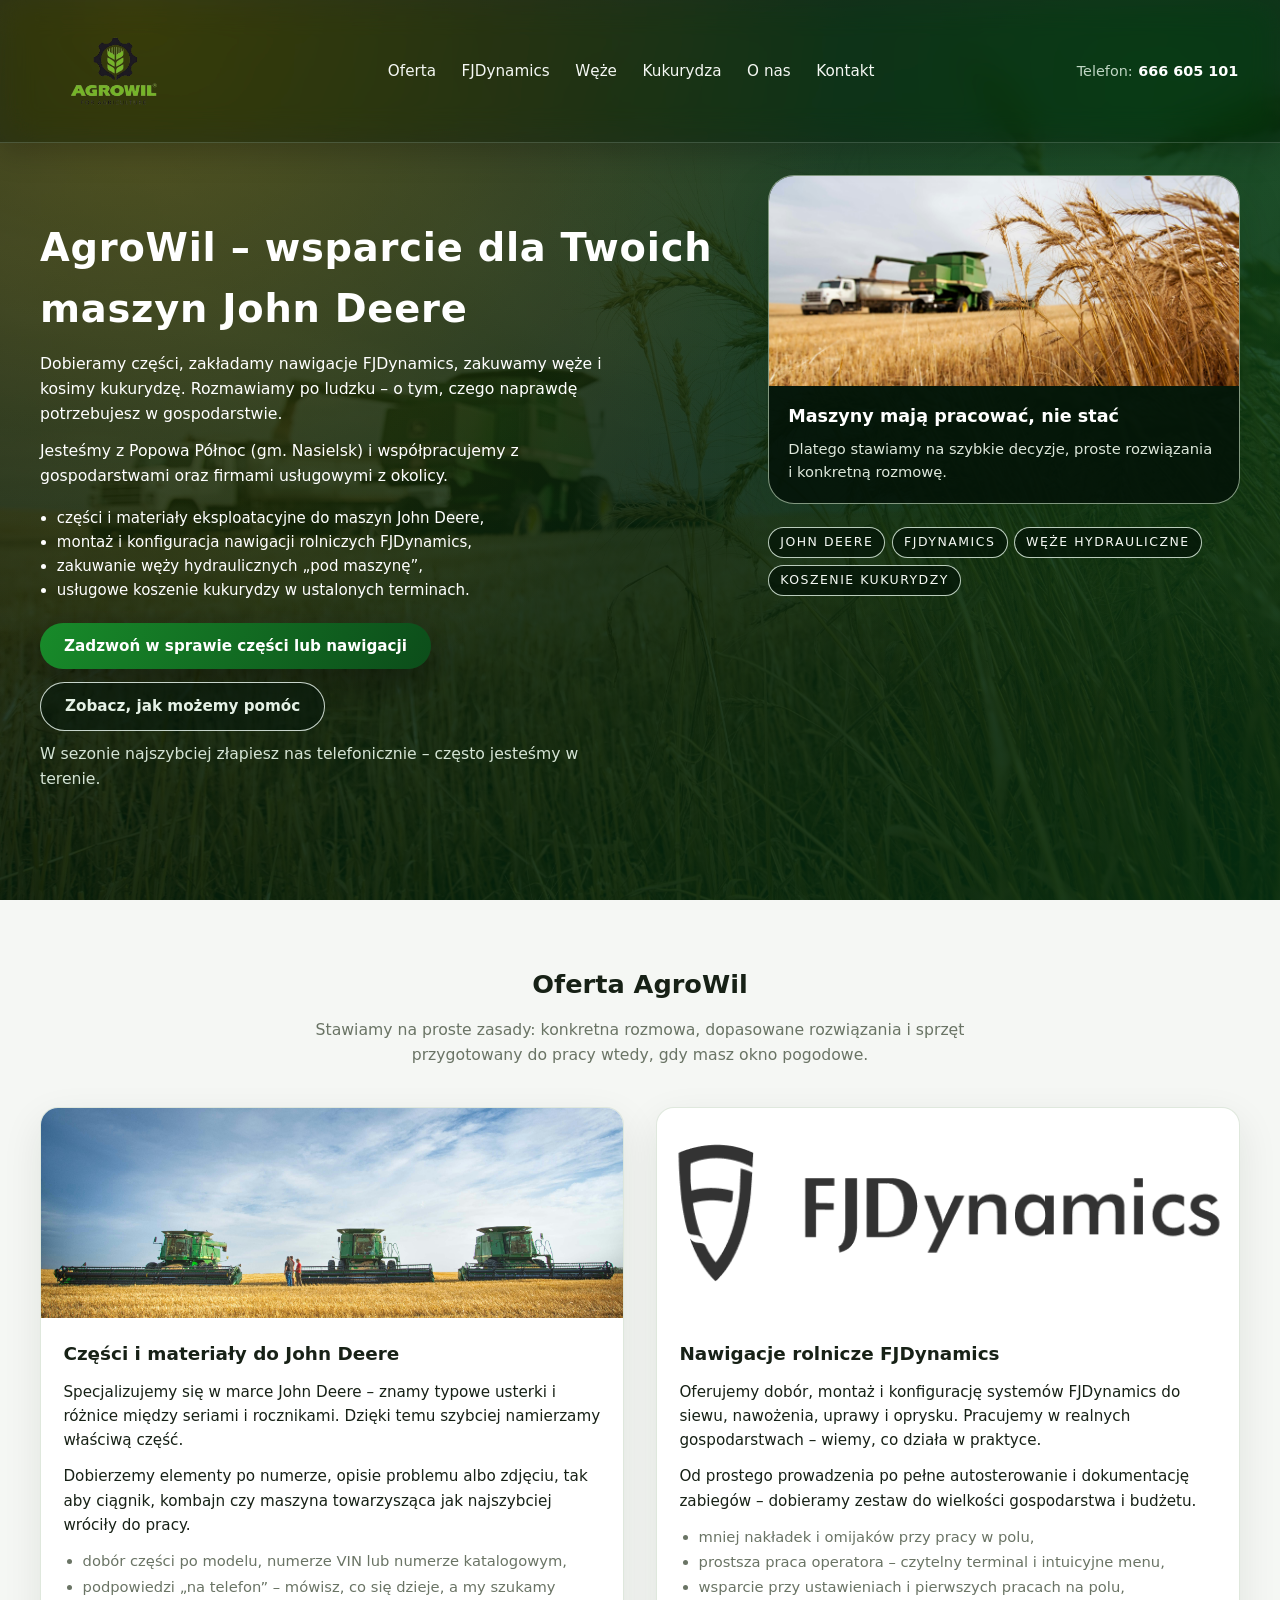
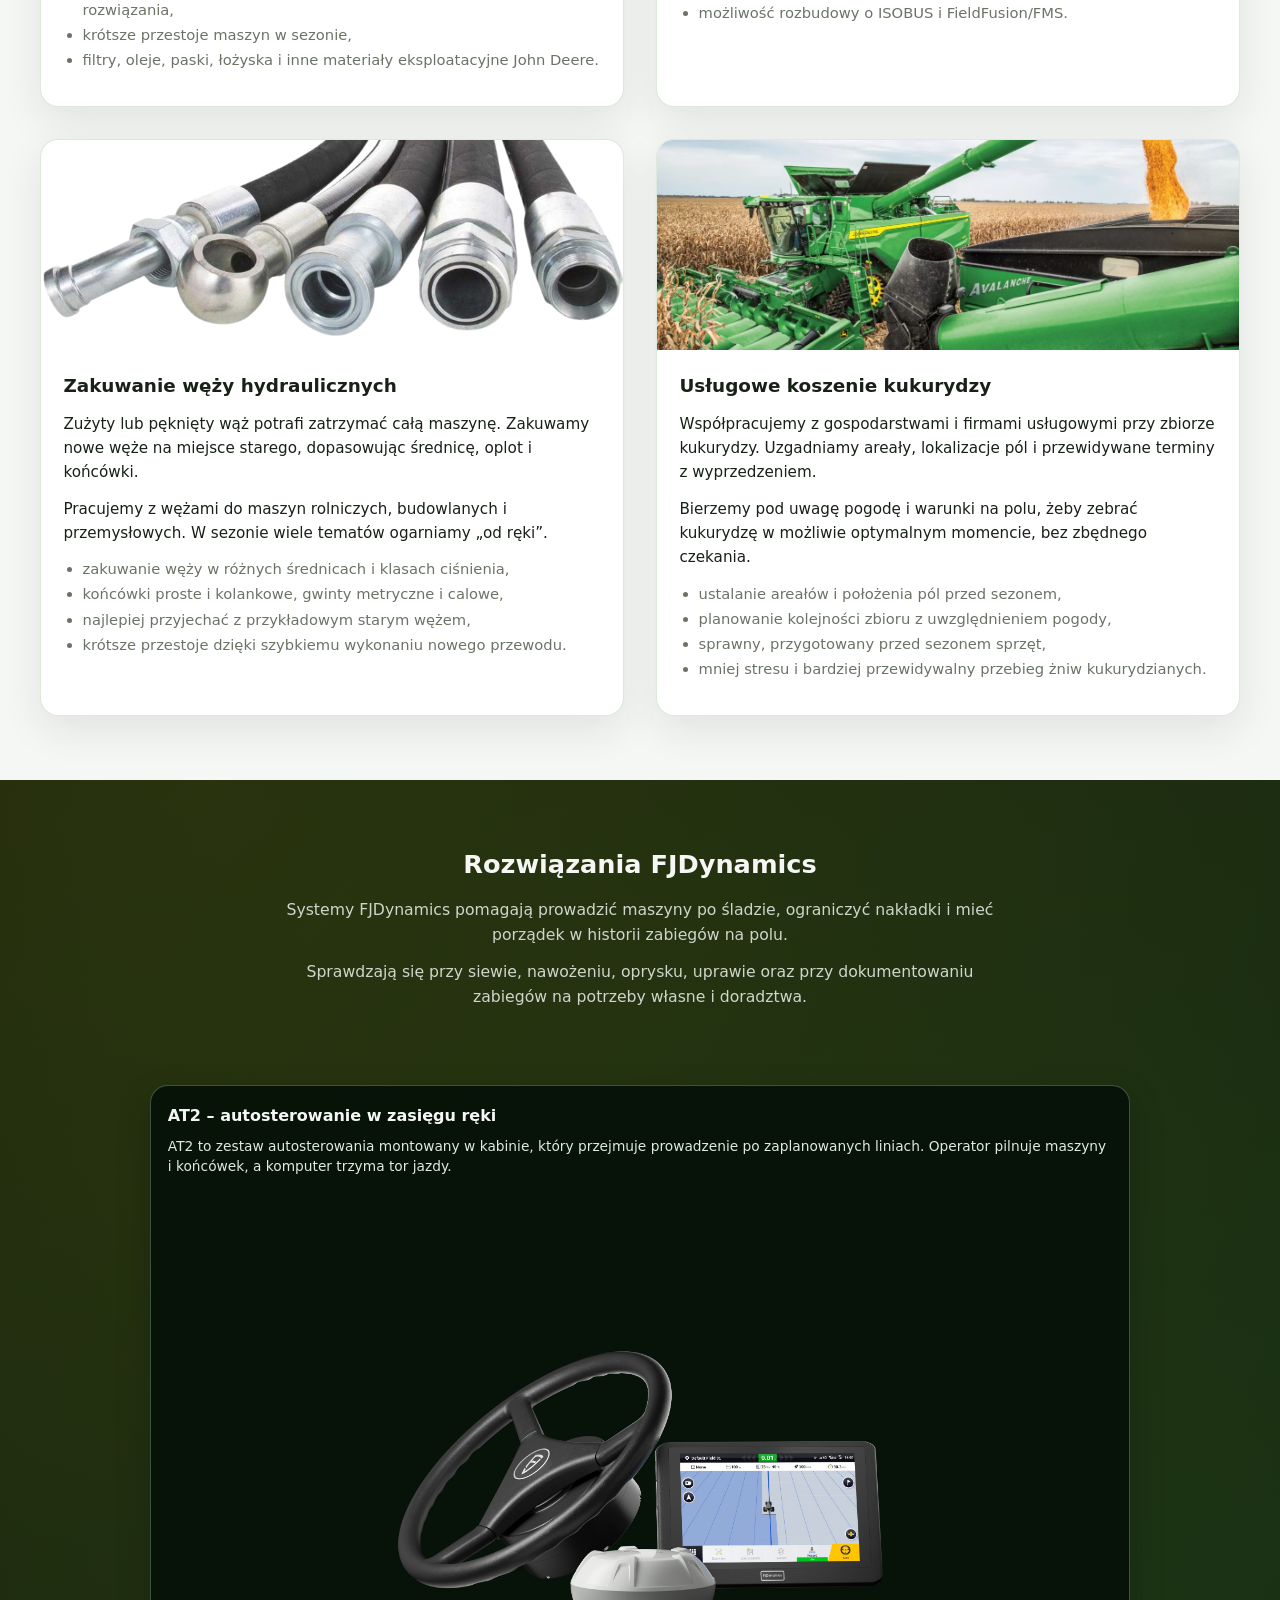
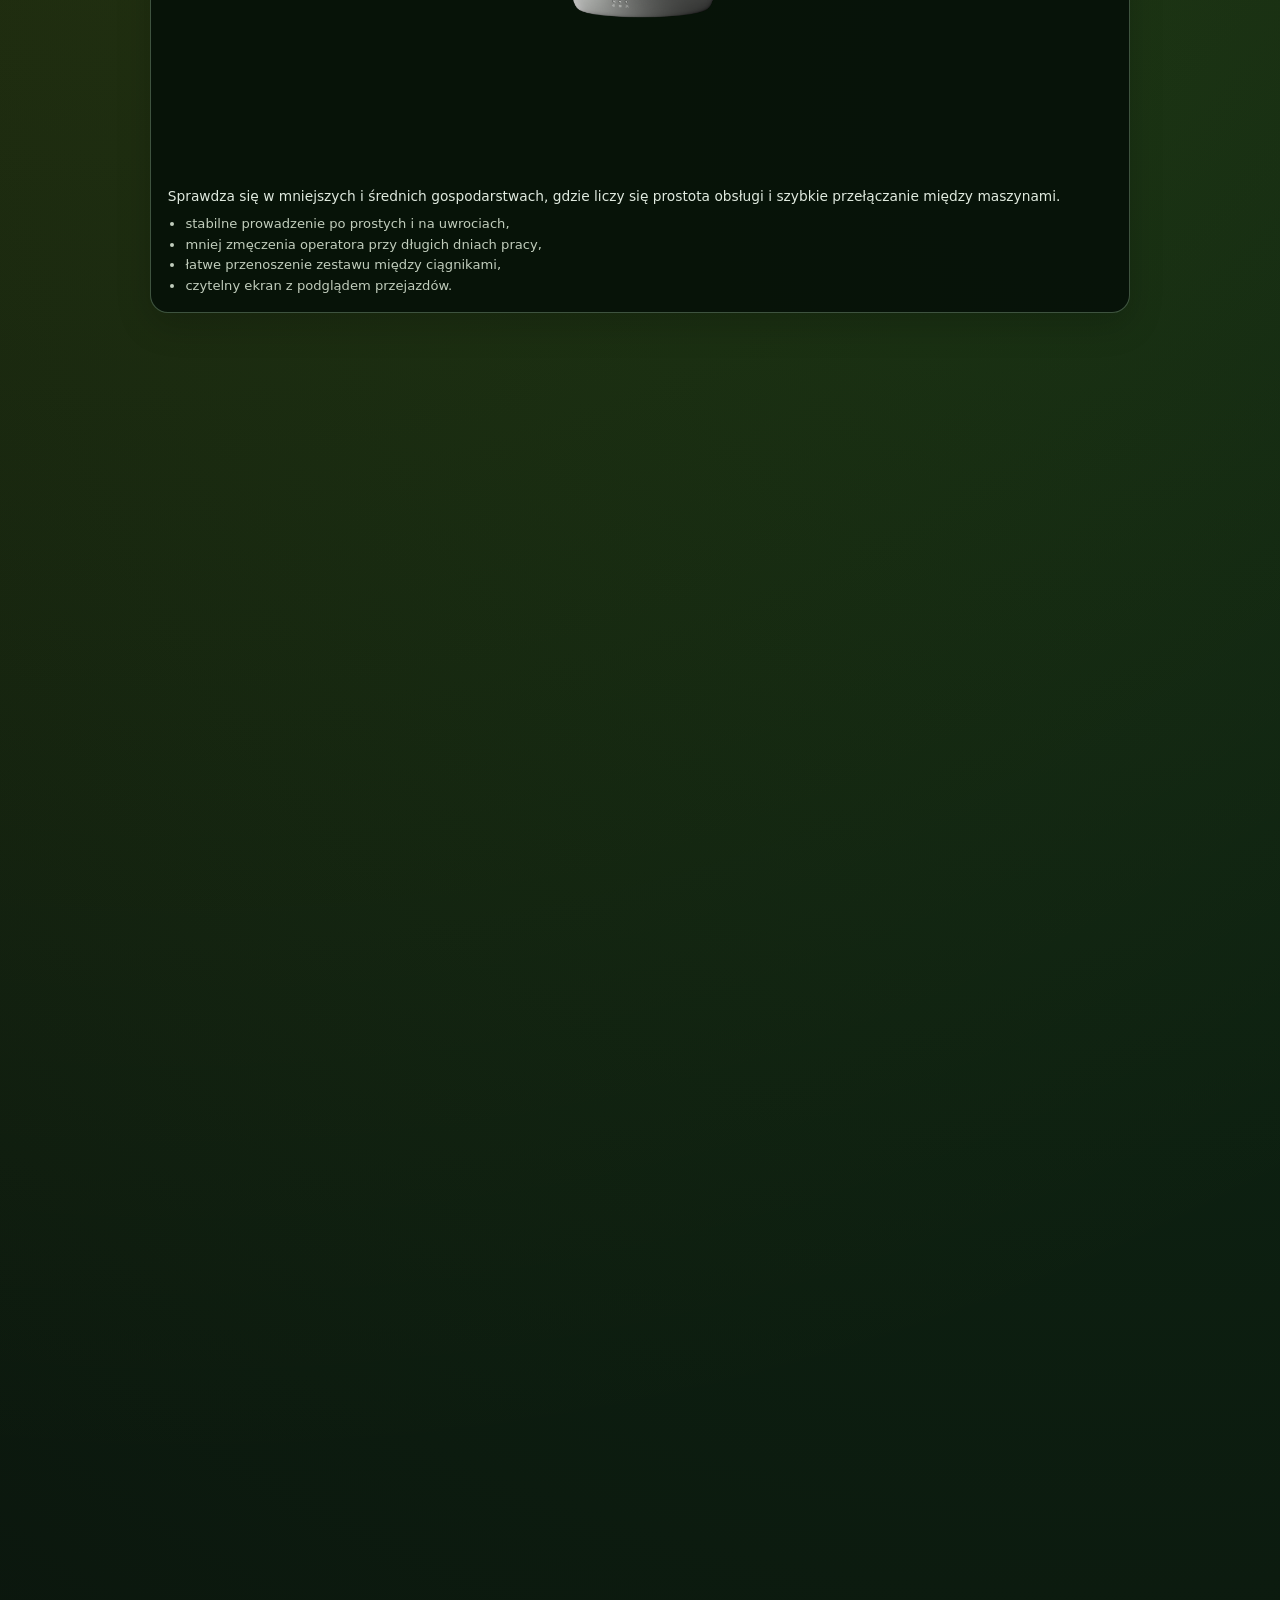
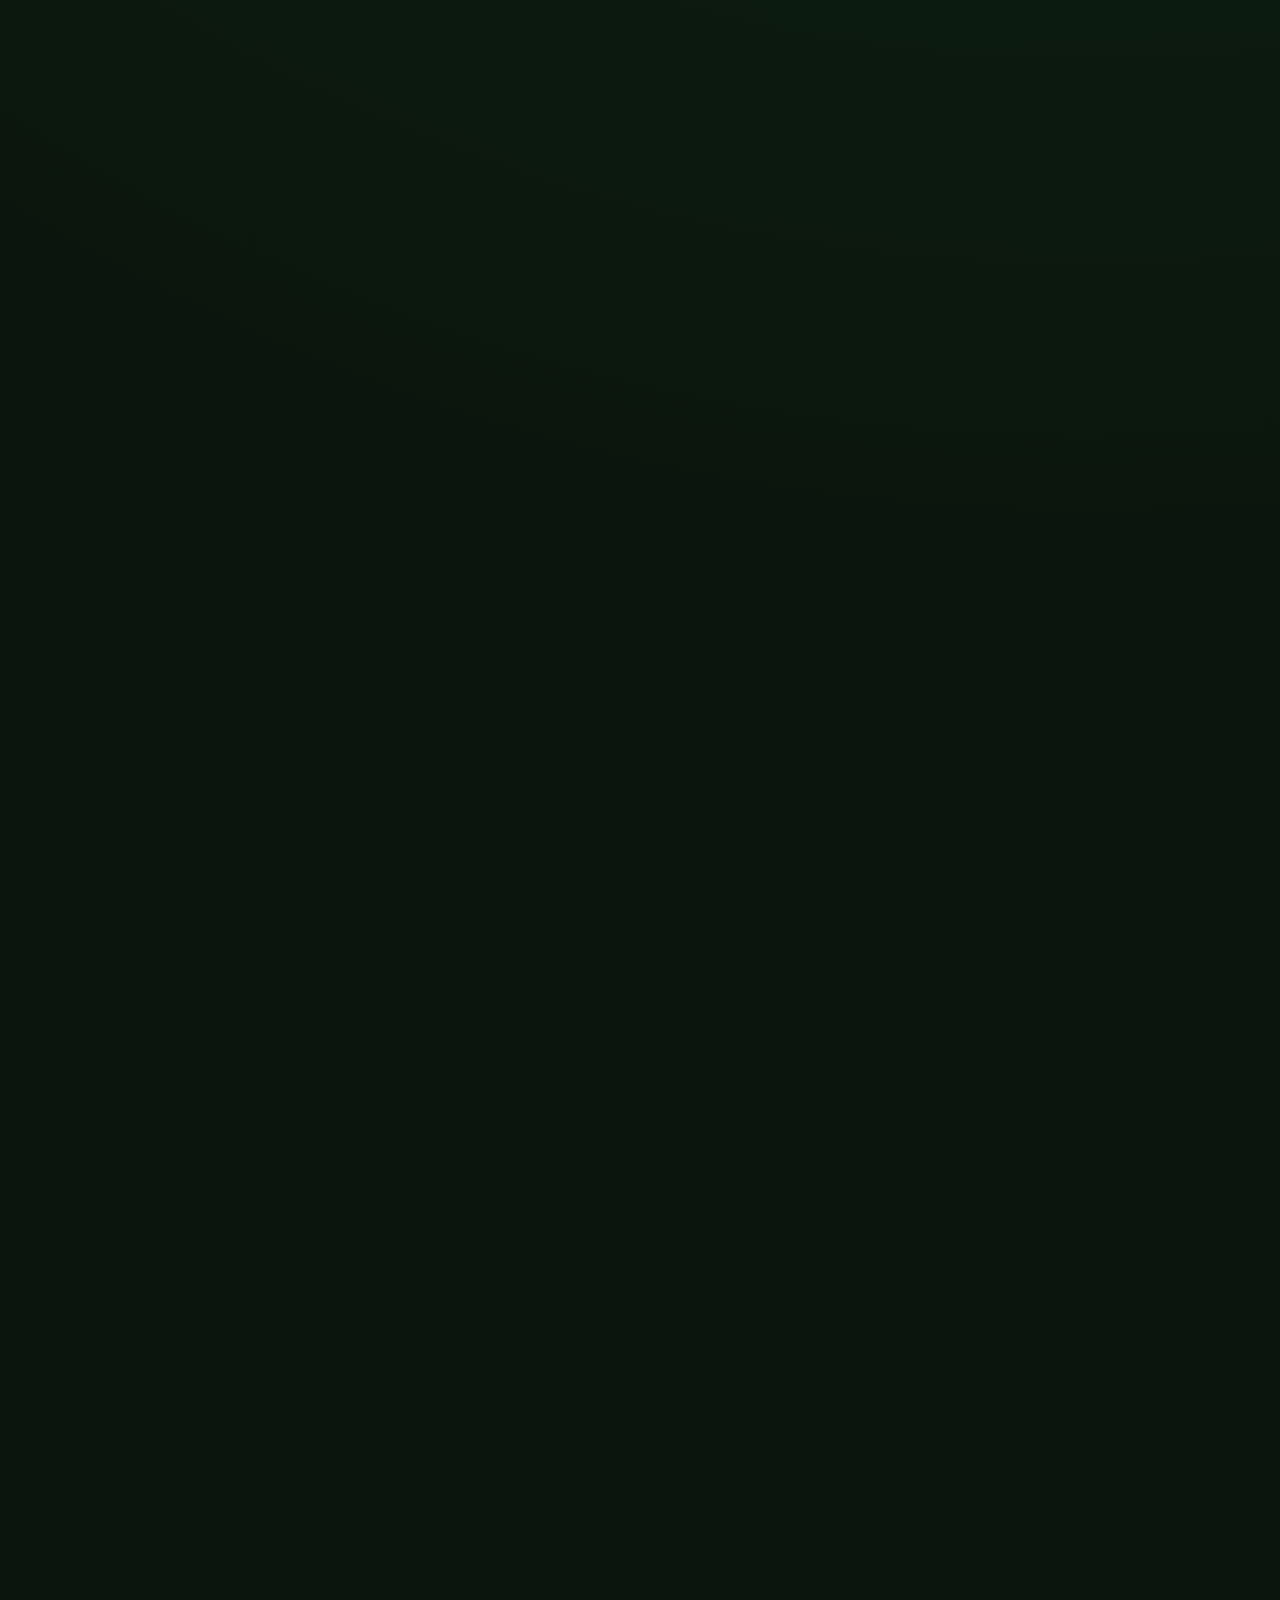
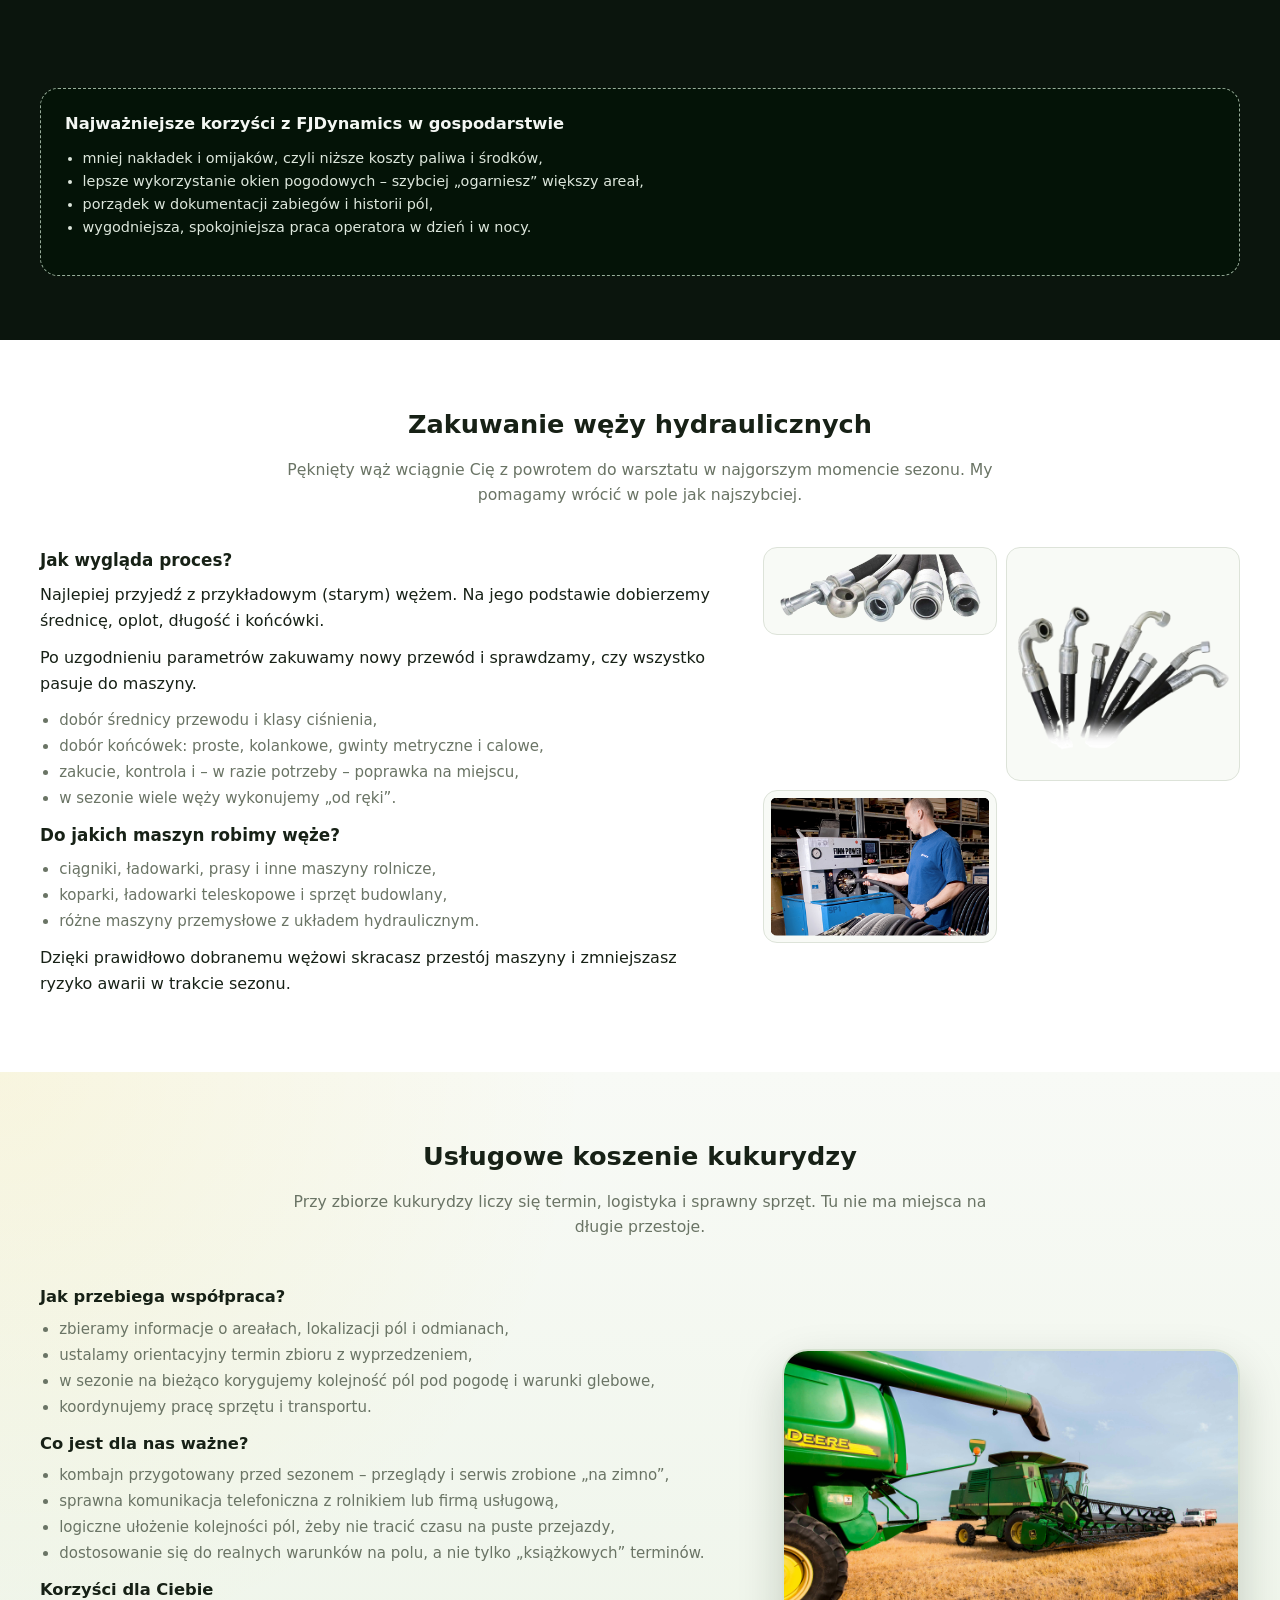
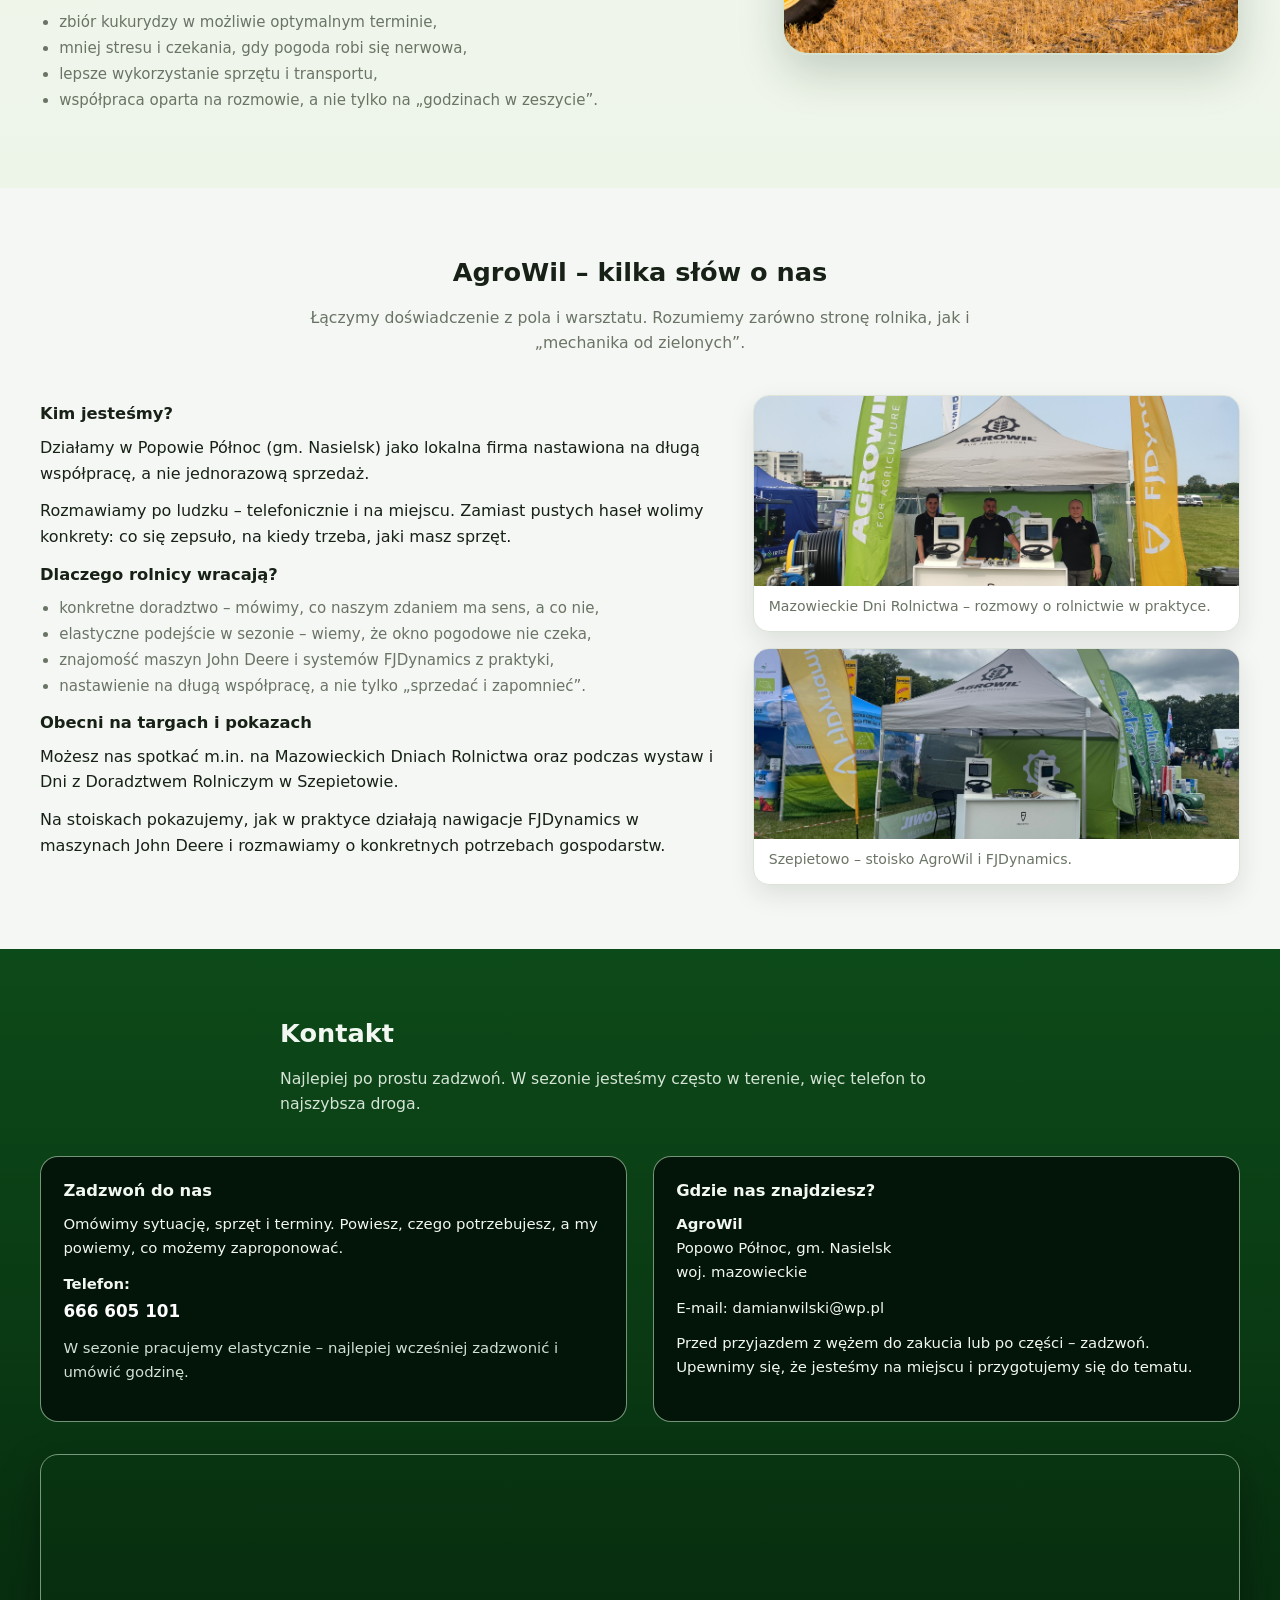
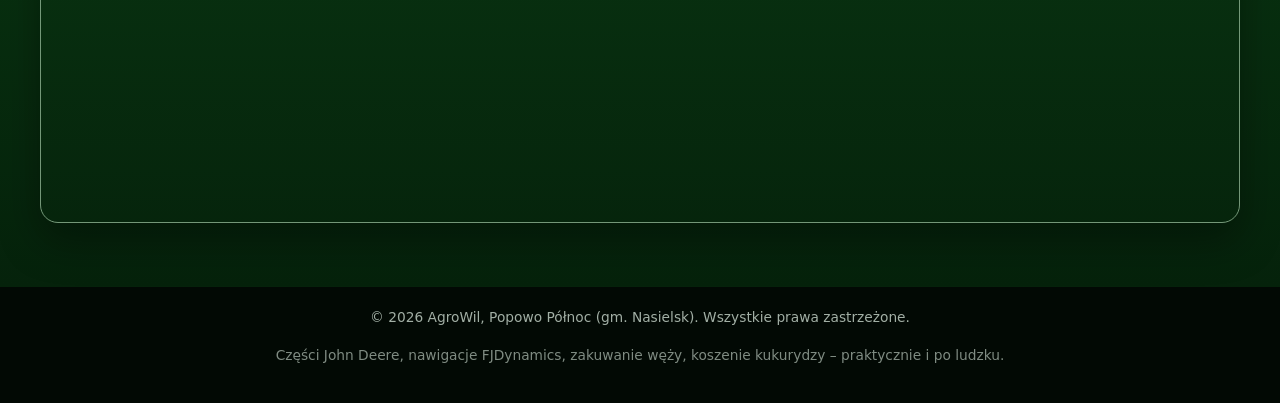
==== index.html @ d43576b2 "adding website files adding website files" ====
<!-- index.html – HYBRYDA: header z propozycji 2 + body z propozycji 1 -->
<!DOCTYPE html>

<html lang="pl">
<head>
<meta charset="utf-8"/>
<title>AgroWil – części John Deere, FJDynamics, węże hydrauliczne, koszenie kukurydzy</title>
<meta content="width=device-width, initial-scale=1.0" name="viewport"/>
<meta content="AgroWil z Popowa Północ – części i materiały eksploatacyjne do maszyn John Deere, nawigacje FJDynamics, zakuwanie węży hydraulicznych, usługowe koszenie kukurydzy." name="description"/>
<link href="logo_agrowil.png" rel="icon" type="image/png"/>
<link href="style.css" rel="stylesheet"/>
</head>
<body>
<!-- HEADER + HERO (z propozycji 2) -->
<header class="hero-header" id="start">
<div class="hero-overlay"></div>
<div class="hero-nav">
<div class="nav-inner">
<a class="nav-logo" href="#start">
<img alt="AgroWil – logo" src="logo_agrowil.png"/>
</a>
<button aria-label="Otwórz menu" class="nav-burger">
<span></span>
<span></span>
<span></span>
</button>
<nav class="nav-links">
<ul>
<li><a href="#oferta">Oferta</a></li>
<li><a href="#fjd">FJDynamics</a></li>
<li><a href="#weze">Węże</a></li>
<li><a href="#kukurydza">Kukurydza</a></li>
<li><a href="#onas">O nas</a></li>
<li><a href="#kontakt">Kontakt</a></li>
</ul>
</nav>
<div class="nav-phone">
<span>Telefon:</span>
<a href="tel:+48666605101">666 605 101</a>
</div>
</div>
</div>
<div class="hero-content">
<div class="hero-text">
<h1>AgroWil – wsparcie dla Twoich maszyn John Deere</h1>
<p>Dobieramy części, zakładamy nawigacje FJDynamics, zakuwamy węże i kosimy kukurydzę. Rozmawiamy po ludzku – o tym, czego naprawdę potrzebujesz w gospodarstwie.</p>
<p>Jesteśmy z Popowa Północ (gm. Nasielsk) i współpracujemy z gospodarstwami oraz firmami usługowymi z okolicy.</p>
<ul class="hero-list">
<li>części i materiały eksploatacyjne do maszyn John Deere,</li>
<li>montaż i konfiguracja nawigacji rolniczych FJDynamics,</li>
<li>zakuwanie węży hydraulicznych „pod maszynę”,</li>
<li>usługowe koszenie kukurydzy w ustalonych terminach.</li>
</ul>
<div class="hero-actions">
<a class="btn btn-main" href="tel:+48666605101">Zadzwoń w sprawie części lub nawigacji</a>
<a class="btn btn-ghost" href="#oferta">Zobacz, jak możemy pomóc</a>
</div>
<p class="hero-note">W sezonie najszybciej złapiesz nas telefonicznie – często jesteśmy w terenie.</p>
</div>
<div class="hero-side">
<div class="hero-card">
<img alt="Ciągnik John Deere w pracy" src="jd1.jpg"/>
<div class="hero-card-text">
<h2>Maszyny mają pracować, nie stać</h2>
<p>Dlatego stawiamy na szybkie decyzje, proste rozwiązania i konkretną rozmowę.</p>
</div>
</div>
<div class="hero-pills">
<span>John Deere</span>
<span>FJDynamics</span>
<span>Węże hydrauliczne</span>
<span>Koszenie kukurydzy</span>
</div>
</div>
</div>
</header>
<main>
<!-- Proste boczne menu na desktopie -->
<nav aria-label="Nawigacja po sekcjach strony" class="side-nav">
<a href="#oferta">Oferta</a>
<a href="#fjd">FJD</a>
<a href="#weze">Węże</a>
<a href="#kukurydza">Kukurydza</a>
<a href="#onas">O nas</a>
<a href="#kontakt">Kontakt</a>
</nav>
<!-- OFERTA (z propozycji 1) -->
<section class="section section-offer" id="oferta">
<div class="container">
<header class="section-header">
<h2>Oferta AgroWil</h2>
<p>Stawiamy na proste zasady: konkretna rozmowa, dopasowane rozwiązania i sprzęt przygotowany do pracy wtedy, gdy masz okno pogodowe.</p>
</header>
<div class="cards-grid">
<article class="card">
<div class="card-image">
<img alt="Ciągnik John Deere w gospodarstwie" loading="lazy" src="jd3.jpg"/>
</div>
<div class="card-body">
<h3>Części i materiały do John Deere</h3>
<p>Specjalizujemy się w marce John Deere – znamy typowe usterki i różnice między seriami i rocznikami. Dzięki temu szybciej namierzamy właściwą część.</p>
<p>Dobierzemy elementy po numerze, opisie problemu albo zdjęciu, tak aby ciągnik, kombajn czy maszyna towarzysząca jak najszybciej wróciły do pracy.</p>
<ul>
<li>dobór części po modelu, numerze VIN lub numerze katalogowym,</li>
<li>podpowiedzi „na telefon” – mówisz, co się dzieje, a my szukamy rozwiązania,</li>
<li>krótsze przestoje maszyn w sezonie,</li>
<li>filtry, oleje, paski, łożyska i inne materiały eksploatacyjne John Deere.</li>
</ul>
</div>
</article>
<article class="card">
<div class="card-image">
<img alt="Nawigacja FJDynamics w ciągniku John Deere" loading="lazy" src="fjdynamics.png"/>
</div>
<div class="card-body">
<h3>Nawigacje rolnicze FJDynamics</h3>
<p>Oferujemy dobór, montaż i konfigurację systemów FJDynamics do siewu, nawożenia, uprawy i oprysku. Pracujemy w realnych gospodarstwach – wiemy, co działa w praktyce.</p>
<p>Od prostego prowadzenia po pełne autosterowanie i dokumentację zabiegów – dobieramy zestaw do wielkości gospodarstwa i budżetu.</p>
<ul>
<li>mniej nakładek i omijaków przy pracy w polu,</li>
<li>prostsza praca operatora – czytelny terminal i intuicyjne menu,</li>
<li>wsparcie przy ustawieniach i pierwszych pracach na polu,</li>
<li>możliwość rozbudowy o ISOBUS i FieldFusion/FMS.</li>
</ul>
</div>
</article>
<article class="card">
<div class="card-image">
<img alt="Węże hydrauliczne do maszyn rolniczych" loading="lazy" src="weze1.png"/>
</div>
<div class="card-body">
<h3>Zakuwanie węży hydraulicznych</h3>
<p>Zużyty lub pęknięty wąż potrafi zatrzymać całą maszynę. Zakuwamy nowe węże na miejsce starego, dopasowując średnicę, oplot i końcówki.</p>
<p>Pracujemy z wężami do maszyn rolniczych, budowlanych i przemysłowych. W sezonie wiele tematów ogarniamy „od ręki”.</p>
<ul>
<li>zakuwanie węży w różnych średnicach i klasach ciśnienia,</li>
<li>końcówki proste i kolankowe, gwinty metryczne i calowe,</li>
<li>najlepiej przyjechać z przykładowym starym wężem,</li>
<li>krótsze przestoje dzięki szybkiemu wykonaniu nowego przewodu.</li>
</ul>
</div>
</article>
<article class="card">
<div class="card-image">
<img alt="Koszenie kukurydzy kombajnem John Deere" loading="lazy" src="jd_corn2.webp"/>
</div>
<div class="card-body">
<h3>Usługowe koszenie kukurydzy</h3>
<p>Współpracujemy z gospodarstwami i firmami usługowymi przy zbiorze kukurydzy. Uzgadniamy areały, lokalizacje pól i przewidywane terminy z wyprzedzeniem.</p>
<p>Bierzemy pod uwagę pogodę i warunki na polu, żeby zebrać kukurydzę w możliwie optymalnym momencie, bez zbędnego czekania.</p>
<ul>
<li>ustalanie areałów i położenia pól przed sezonem,</li>
<li>planowanie kolejności zbioru z uwzględnieniem pogody,</li>
<li>sprawny, przygotowany przed sezonem sprzęt,</li>
<li>mniej stresu i bardziej przewidywalny przebieg żniw kukurydzianych.</li>
</ul>
</div>
</article>
</div>
</div>
</section>
<!-- FJDYNAMICS (z propozycji 1) -->
<section class="section section-fjd" id="fjd">
<div class="container">
<header class="section-header">
<h2>Rozwiązania FJDynamics</h2>
<p>Systemy FJDynamics pomagają prowadzić maszyny po śladzie, ograniczyć nakładki i mieć porządek w historii zabiegów na polu.</p>
<p>Sprawdzają się przy siewie, nawożeniu, oprysku, uprawie oraz przy dokumentowaniu zabiegów na potrzeby własne i doradztwa.</p>
</header>
<div class="fjd-scroll" data-fjd-scroll="">
<div class="fjd-pin">
<div class="fjd-stack">
<a class="fjd-item" href="agrowilfjdynamics.html"><div class="fjd-body fjd-body--top"><h3>AT2 – autosterowanie w zasięgu ręki</h3><p>AT2 to zestaw autosterowania montowany w kabinie, który przejmuje prowadzenie po zaplanowanych liniach. Operator pilnuje maszyny i końcówek, a komputer trzyma tor jazdy.</p></div><div class="fjd-image fjd-image--mid"><img alt="Zestaw FJDynamics AT2" loading="lazy" src="at2.png"/></div><div class="fjd-body fjd-body--bottom"><p>Sprawdza się w mniejszych i średnich gospodarstwach, gdzie liczy się prostota obsługi i szybkie przełączanie między maszynami.</p><ul><li>stabilne prowadzenie po prostych i na uwrociach,</li><li>mniej zmęczenia operatora przy długich dniach pracy,</li><li>łatwe przenoszenie zestawu między ciągnikami,</li><li>czytelny ekran z podglądem przejazdów.</li></ul></div></a>
<a class="fjd-item" href="agrowilfjdynamics.html"><div class="fjd-body fjd-body--top"><h3>AT2 Max – dla większych areałów</h3><p>AT2 Max to rozbudowany zestaw autosterowania dla gospodarstw o większej liczbie hektarów i intensywnej pracy w polu.</p></div><div class="fjd-image fjd-image--mid"><img alt="Zestaw FJDynamics AT2 Max" loading="lazy" src="at2max.png"/></div><div class="fjd-body fjd-body--bottom"><p>Ułatwia utrzymanie dokładności na dużych odcinkach, a dodatkowe funkcje pomagają lepiej zaplanować przejazdy i uwrocia.</p><ul><li>precyzyjne prowadzenie przy wyższych prędkościach roboczych,</li><li>spójne linie przejazdów na wielu polach,</li><li>możliwość pracy na różnych maszynach i narzędziach,</li><li>oszczędność paliwa i czasu na dużych areałach.</li></ul></div></a>
<a class="fjd-item" href="agrowilfjdynamics.html"><div class="fjd-body fjd-body--top"><h3>AH2 – autosterowanie hydrauliczne</h3><p>AH2 to system autosterowania wpinany w hydraulikę ciągnika. Zapewnia stabilne prowadzenie także przy cięższych maszynach i w trudniejszych warunkach.</p></div><div class="fjd-image fjd-image--mid"><img alt="Zestaw FJDynamics AH2 – autosterowanie hydrauliczne" loading="lazy" src="ah2.png"/></div><div class="fjd-body fjd-body--bottom"><p>Sprawdza się tam, gdzie liczy się wysoka powtarzalność przejazdów oraz pewne utrzymanie linii – bez szarpania i nerwowych korekt.</p><ul><li>stabilne prowadzenie przy ciężkich narzędziach,</li><li>wysoka powtarzalność przejazdów na całym polu,</li><li>większy komfort operatora przy długich zabiegach,</li><li>pewniejsze uwrocia i praca w nocy.</li></ul></div></a>
<a class="fjd-item" href="agrowilfjdynamics.html"><div class="fjd-body fjd-body--top"><h3>ATS – kontrola sekcji opryskiwacza</h3><p>ATS automatycznie włącza i wyłącza sekcje opryskiwacza (lub innych maszyn), aby ograniczyć nakładki i omijaki podczas zabiegu.</p></div><div class="fjd-image fjd-image--mid"><img alt="System ATS FJDynamics do opryskiwaczy" loading="lazy" src="ats.png"/></div><div class="fjd-body fjd-body--bottom"><p>Dzięki temu oszczędzasz środki, poprawiasz równomierność aplikacji i łatwiej utrzymujesz jakość pracy na klinach oraz nieregularnych działkach.</p><ul><li>mniej nakładek = mniejsze zużycie środków,</li><li>równiejsze pokrycie i lepsza jakość zabiegu,</li><li>wygodniejsza praca na uwrociach i klinach,</li><li>większa kontrola i porządek w ustawieniach maszyny.</li></ul></div></a>
<a class="fjd-item" href="agrowilfjdynamics.html"><div class="fjd-body fjd-body--top"><h3>ISOBUS – jeden terminal, wiele maszyn</h3><p>ISOBUS (ISO 11783) pozwala obsługiwać różne maszyny z jednego terminala. Zamiast kilku komputerów w kabinie masz jeden ekran FJD.</p></div><div class="fjd-image fjd-image--mid"><img alt="ISOBUS FJDynamics – jeden terminal do wielu maszyn" loading="lazy" src="isobus.png"/></div><div class="fjd-body fjd-body--bottom"><p>Szybciej przełączasz narzędzia, masz czytelne menu i mniej przewodów. To wygoda, porządek i mniej problemów z kompatybilnością.</p><ul><li>jeden terminal do wielu maszyn,</li><li>mniej kabli i „pudełek” w kabinie,</li><li>szybsza konfiguracja i obsługa,</li><li>wygodniejsza praca operatora.</li></ul></div></a>
<a class="fjd-item" href="agrowilfjdynamics.html"><div class="fjd-body fjd-body--top"><h3>FieldFusion / FMS – planowanie i dokumentacja</h3><p>FieldFusion / FMS to narzędzia do planowania prac polowych i dokumentowania zabiegów. Pomagają tworzyć pola, linie prowadzenia, mapy oraz raporty z wykonanych prac.</p></div><div class="fjd-image fjd-image--mid"><img alt="FieldFusion / FMS – planowanie i dokumentacja zabiegów" loading="lazy" src="fms.png"/></div><div class="fjd-body fjd-body--bottom"><p>Masz porządek w historii pól, łatwiej analizujesz koszty i możesz szybko wrócić do ustawień z poprzednich sezonów.</p><ul><li>historia zabiegów i przejazdów w jednym miejscu,</li><li>raporty i podsumowania do analizy,</li><li>łatwiejsza organizacja pracy w sezonie,</li><li>lepsza kontrola nad kosztami i zużyciem środków.</li></ul></div></a>
</div>
</div>
</div>
<div class="fjd-summary">
<h3>Najważniejsze korzyści z FJDynamics w gospodarstwie</h3>
<ul>
<li>mniej nakładek i omijaków, czyli niższe koszty paliwa i środków,</li>
<li>lepsze wykorzystanie okien pogodowych – szybciej „ogarniesz” większy areał,</li>
<li>porządek w dokumentacji zabiegów i historii pól,</li>
<li>wygodniejsza, spokojniejsza praca operatora w dzień i w nocy.</li>
</ul>
</div>
</div>
</section>
<!-- WĘŻE HYDRAULICZNE -->
<section class="section section-hoses" id="weze">
<div class="container">
<header class="section-header">
<h2>Zakuwanie węży hydraulicznych</h2>
<p>Pęknięty wąż wciągnie Cię z powrotem do warsztatu w najgorszym momencie sezonu. My pomagamy wrócić w pole jak najszybciej.</p>
</header>
<div class="hoses-layout">
<div class="hoses-text">
<h3>Jak wygląda proces?</h3>
<p>Najlepiej przyjedź z przykładowym (starym) wężem. Na jego podstawie dobierzemy średnicę, oplot, długość i końcówki.</p>
<p>Po uzgodnieniu parametrów zakuwamy nowy przewód i sprawdzamy, czy wszystko pasuje do maszyny.</p>
<ul>
<li>dobór średnicy przewodu i klasy ciśnienia,</li>
<li>dobór końcówek: proste, kolankowe, gwinty metryczne i calowe,</li>
<li>zakucie, kontrola i – w razie potrzeby – poprawka na miejscu,</li>
<li>w sezonie wiele węży wykonujemy „od ręki”.</li>
</ul>
<h3>Do jakich maszyn robimy węże?</h3>
<ul>
<li>ciągniki, ładowarki, prasy i inne maszyny rolnicze,</li>
<li>koparki, ładowarki teleskopowe i sprzęt budowlany,</li>
<li>różne maszyny przemysłowe z układem hydraulicznym.</li>
</ul>
<p>Dzięki prawidłowo dobranemu wężowi skracasz przestój maszyny i zmniejszasz ryzyko awarii w trakcie sezonu.</p>
</div>
<div class="hoses-gallery">
<img alt="Różne typy węży hydraulicznych" loading="lazy" src="weze1.png"/>
<img alt="Końcówki do węży hydraulicznych" loading="lazy" src="weze3.png"/>
<img alt="Proces zakuwania węża hydraulicznego" loading="lazy" src="zakuwanie1.png"/>
</div>
</div>
</div>
</section>
<!-- KOSZENIE KUKURYDZY -->
<section class="section section-corn" id="kukurydza">
<div class="container">
<header class="section-header">
<h2>Usługowe koszenie kukurydzy</h2>
<p>Przy zbiorze kukurydzy liczy się termin, logistyka i sprawny sprzęt. Tu nie ma miejsca na długie przestoje.</p>
</header>
<div class="corn-layout">
<div class="corn-text">
<h3>Jak przebiega współpraca?</h3>
<ul>
<li>zbieramy informacje o areałach, lokalizacji pól i odmianach,</li>
<li>ustalamy orientacyjny termin zbioru z wyprzedzeniem,</li>
<li>w sezonie na bieżąco korygujemy kolejność pól pod pogodę i warunki glebowe,</li>
<li>koordynujemy pracę sprzętu i transportu.</li>
</ul>
<h3>Co jest dla nas ważne?</h3>
<ul>
<li>kombajn przygotowany przed sezonem – przeglądy i serwis zrobione „na zimno”,</li>
<li>sprawna komunikacja telefoniczna z rolnikiem lub firmą usługową,</li>
<li>logiczne ułożenie kolejności pól, żeby nie tracić czasu na puste przejazdy,</li>
<li>dostosowanie się do realnych warunków na polu, a nie tylko „książkowych” terminów.</li>
</ul>
<h3>Korzyści dla Ciebie</h3>
<ul>
<li>zbiór kukurydzy w możliwie optymalnym terminie,</li>
<li>mniej stresu i czekania, gdy pogoda robi się nerwowa,</li>
<li>lepsze wykorzystanie sprzętu i transportu,</li>
<li>współpraca oparta na rozmowie, a nie tylko na „godzinach w zeszycie”.</li>
</ul>
</div>
<div class="corn-image">
<img alt="Zbiór kukurydzy maszyną John Deere" loading="lazy" src="jd_corn.jpg"/>
</div>
</div>
</div>
</section>
<!-- O NAS -->
<section class="section section-about" id="onas">
<div class="container">
<header class="section-header">
<h2>AgroWil – kilka słów o nas</h2>
<p>Łączymy doświadczenie z pola i warsztatu. Rozumiemy zarówno stronę rolnika, jak i „mechanika od zielonych”.</p>
</header>
<div class="about-layout">
<div class="about-text">
<h3>Kim jesteśmy?</h3>
<p>Działamy w Popowie Północ (gm. Nasielsk) jako lokalna firma nastawiona na długą współpracę, a nie jednorazową sprzedaż.</p>
<p>Rozmawiamy po ludzku – telefonicznie i na miejscu. Zamiast pustych haseł wolimy konkrety: co się zepsuło, na kiedy trzeba, jaki masz sprzęt.</p>
<h3>Dlaczego rolnicy wracają?</h3>
<ul>
<li>konkretne doradztwo – mówimy, co naszym zdaniem ma sens, a co nie,</li>
<li>elastyczne podejście w sezonie – wiemy, że okno pogodowe nie czeka,</li>
<li>znajomość maszyn John Deere i systemów FJDynamics z praktyki,</li>
<li>nastawienie na długą współpracę, a nie tylko „sprzedać i zapomnieć”.</li>
</ul>
<h3>Obecni na targach i pokazach</h3>
<p>Możesz nas spotkać m.in. na Mazowieckich Dniach Rolnictwa oraz podczas wystaw i Dni z Doradztwem Rolniczym w Szepietowie.</p>
<p>Na stoiskach pokazujemy, jak w praktyce działają nawigacje FJDynamics w maszynach John Deere i rozmawiamy o konkretnych potrzebach gospodarstw.</p>
</div>
<div class="about-gallery">
<figure>
<img alt="Stoisko AgroWil i FJDynamics na Mazowieckich Dniach Rolnictwa" loading="lazy" src="fot4.jpg"/>
<figcaption>Mazowieckie Dni Rolnictwa – rozmowy o rolnictwie w praktyce.</figcaption>
</figure>
<figure>
<img alt="Stoisko AgroWil w Szepietowie" loading="lazy" src="fot_1.jpg"/>
<figcaption>Szepietowo – stoisko AgroWil i FJDynamics.</figcaption>
</figure>
</div>
</div>
</div>
</section>
<!-- KONTAKT + MAPA -->
<section class="section section-contact" id="kontakt">
<div class="container">
<header class="section-header">
<h2>Kontakt</h2>
<p>Najlepiej po prostu zadzwoń. W sezonie jesteśmy często w terenie, więc telefon to najszybsza droga.</p>
</header>
<div class="contact-layout">
<div class="contact-card">
<h3>Zadzwoń do nas</h3>
<p>Omówimy sytuację, sprzęt i terminy. Powiesz, czego potrzebujesz, a my powiemy, co możemy zaproponować.</p>
<p class="contact-phone-label">Telefon:</p>
<p class="contact-phone-value">
<a href="tel:+48666605101">666 605 101</a>
</p>
<p class="contact-hours">
              W sezonie pracujemy elastycznie – najlepiej wcześniej zadzwonić i umówić godzinę.
            </p>
</div>
<div class="contact-card">
<h3>Gdzie nas znajdziesz?</h3>
<p><strong>AgroWil</strong><br/>Popowo Północ, gm. Nasielsk<br/>woj. mazowieckie</p>
<p>
              E-mail: <span>damianwilski@wp.pl</span>
</p>
<p>Przed przyjazdem z wężem do zakucia lub po części – zadzwoń. Upewnimy się, że jesteśmy na miejscu i przygotujemy się do tematu.</p>
</div>
</div>
<div class="contact-map-wrapper">
<div class="contact-map">
<!-- MAPA GOOGLE -->
<iframe allowfullscreen="" height="450" loading="lazy" referrerpolicy="no-referrer-when-downgrade" src="https://www.google.com/maps/embed?pb=!1m18!1m12!1m3!1d2163.297844857137!2d20.89844237614955!3d52.562014333118654!2m3!1f0!2f0!3f0!3m2!1i1024!2i768!4f13.1!3m3!1m2!1s0x471ebd53473ac3d1%3A0x2ba6ffdc6bb39864!2sAgro-%20Wil!5e1!3m2!1spl!2spl!4v1765377437761!5m2!1spl!2spl" style="border:0;" width="600"></iframe>
</div>
</div>
</div>
</section>
</main>
<footer class="site-footer">
<div class="container footer-inner">
<p>© <span id="year"></span> AgroWil, Popowo Północ (gm. Nasielsk). Wszystkie prawa zastrzeżone.</p>
<p class="footer-note">Części John Deere, nawigacje FJDynamics, zakuwanie węży, koszenie kukurydzy – praktycznie i po ludzku.</p>
</div>
</footer>
<script defer="" src="scripts.js"></script>
</body>
</html>
---- style.css ----
/* style.css – HYBRYDA POPRAWIONA MENU */

/* Zmienne i podstawy */
:root {
  --color-bg: #f5f7f4;
  --color-surface: #ffffff;
  --color-border: #dde3d9;
  --color-text: #172116;
  --color-muted: #6a7465;
  --color-accent: #188b2a;
  --color-accent-soft: #e5f4e8;
  --color-accent-secondary: #f7c600;
  --shadow-soft: 0 18px 45px rgba(5, 31, 9, 0.18);
  --radius-lg: 18px;
  --radius-xl: 26px;
}

*,
*::before,
*::after {
  box-sizing: border-box;
}

html {
  scroll-behavior: smooth;
}

body {
  margin: 0;
  padding: 0;
  font-family: system-ui, -apple-system, BlinkMacSystemFont, "Segoe UI", sans-serif;
  background-color: var(--color-bg);
  color: var(--color-text);
  line-height: 1.6;
}

img {
  max-width: 100%;
  display: block;
}

a {
  color: var(--color-accent);
  text-decoration: none;
}

a:hover {
  text-decoration: underline;
}

p {
  margin: 0 0 0.75rem;
}

ul {
  margin: 0 0 0.75rem 1.2rem;
  padding: 0;
}

/* Layout */
.container {
  width: min(1200px, 100% - 2.5rem);
  margin: 0 auto;
}

.section {
  padding: 4rem 0;
}

.section-header {
  max-width: 720px;
  margin: 0 auto 2.5rem;
  text-align: center;
}

.section-header h2 {
  margin: 0 0 0.75rem;
  font-size: clamp(1.6rem, 2vw, 2rem);
}

.section-header p {
  color: var(--color-muted);
  font-size: 0.98rem;
}

/* OFERTA – karty */
.section-offer {
  background: var(--color-bg);
}

.cards-grid {
  display: grid;
  grid-template-columns: repeat(2, minmax(0, 1fr));
  gap: 2rem;
}

.card {
  background: var(--color-surface);
  border-radius: var(--radius-lg);
  overflow: hidden;
  box-shadow: 0 14px 40px rgba(17, 36, 20, 0.09);
  display: flex;
  flex-direction: column;
  border: 1px solid rgba(216, 227, 213, 0.8);
}

.card-image img {
  width: 100%;
  height: 210px;
  object-fit: cover;
}

.card-body {
  padding: 1.3rem 1.4rem 1.4rem;
}

.card-body h3 {
  margin: 0 0 0.7rem;
  font-size: 1.15rem;
}

.card-body p {
  font-size: 0.95rem;
  color: var(--color-text);
}

.card-body ul {
  margin-top: 0.3rem;
  font-size: 0.92rem;
  color: var(--color-muted);
}

.card-body li + li {
  margin-top: 0.1rem;
}

/* FJD – z propozycji 1 */
.section-fjd {
  background: #0b150d;
  color: #f4f7f3;
  position: relative;
}

.section-fjd::before {
  content: "";
  position: absolute;
  inset: 0;
  background: radial-gradient(circle at 15% 0%, #f7c60020 0, transparent 38%),
              radial-gradient(circle at 85% 15%, #27c74a20 0, transparent 40%);
  pointer-events: none;
}

.section-fjd .section-header {
  position: relative;
}

.section-fjd .section-header p {
  color: #ced6cc;
}

.fjd-grid {
  position: relative;
  display: grid;
  grid-template-columns: repeat(2, minmax(0, 1fr));
  gap: 1.8rem;
}

.fjd-item {
  background: rgba(7, 18, 9, 0.95);
  border-radius: var(--radius-lg);
  padding: 1.3rem 1.3rem 1.4rem;
  border: 1px solid rgba(86, 112, 88, 0.7);
  display: flex;
  flex-direction: column;
  gap: 1rem;
  text-decoration: none;
  color: inherit;
  box-shadow: 0 12px 34px rgba(0, 0, 0, 0.18);
  transition: transform 0.15s ease, border-color 0.15s ease, box-shadow 0.15s ease;
}

.fjd-item:hover {
  transform: translateY(-2px);
  border-color: rgba(207, 224, 209, 0.75);
  box-shadow: 0 18px 44px rgba(0, 0, 0, 0.26);
  text-decoration: none;
}

.fjd-image {
  display: flex;
  align-items: center;
  justify-content: center;
  padding-top: 0.25rem;
}

.fjd-image img {
  width: 100%;
  height: 240px;
  object-fit: contain;
}

.fjd-body h3 {
  margin: 0 0 0.55rem;
  font-size: 1.05rem;
}

.fjd-body p {
  font-size: 0.92rem;
  color: #e0eadf;
}

.fjd-body ul {
  margin-top: 0.25rem;
  font-size: 0.88rem;
  color: #c1cdbc;
}

.fjd-body li + li {
  margin-top: 0.12rem;
}

.fjd-summary {
  position: relative;
  margin-top: 2.4rem;
  padding: 1.4rem 1.5rem 1.5rem;
  border-radius: var(--radius-lg);
  border: 1px dashed rgba(168, 191, 170, 0.9);
  background: rgba(5, 20, 8, 0.96);
}

.fjd-summary h3 {
  margin: 0 0 0.6rem;
  font-size: 1.02rem;
}

.fjd-summary ul {
  margin-left: 1.1rem;
  font-size: 0.9rem;
  color: #dde7dc;
}

/* Węże */
.section-hoses {
  background: var(--color-surface);
}

.hoses-layout {
  display: grid;
  grid-template-columns: minmax(0, 1.45fr) minmax(0, 1fr);
  gap: 2rem;
  align-items: start;
}

.hoses-text h3 {
  margin: 0 0 0.5rem;
  font-size: 1.05rem;
}

.hoses-text ul {
  font-size: 0.94rem;
  color: var(--color-muted);
}

.hoses-text li + li {
  margin-top: 0.12rem;
}

.hoses-gallery {
  display: grid;
  grid-template-columns: repeat(2, minmax(0, 1fr));
  gap: 0.6rem;
}

.hoses-gallery img {
  border-radius: 14px;
  border: 1px solid var(--color-border);
  background: #f8faf6;
  padding: 0.4rem;
}

/* Kukurydza */
.section-corn {
  background: radial-gradient(circle at 0 0, #f7c60018 0, transparent 40%),
              linear-gradient(180deg, #f8faf6 0, #edf4e8 100%);
}

.corn-layout {
  display: grid;
  grid-template-columns: minmax(0, 1.55fr) minmax(0, 1fr);
  gap: 2rem;
  align-items: center;
}

.corn-text h3 {
  margin: 0.3rem 0 0.4rem;
  font-size: 1.02rem;
}

.corn-text ul {
  font-size: 0.94rem;
  color: var(--color-muted);
}

.corn-text li + li {
  margin-top: 0.12rem;
}

.corn-image img {
  border-radius: var(--radius-xl);
  box-shadow: var(--shadow-soft);
  border: 2px solid rgba(212, 224, 207, 0.9);
  max-height: 320px;
  object-fit: cover;
}

/* O nas */
.about-layout {
  display: grid;
  grid-template-columns: minmax(0, 1.4fr) minmax(0, 1fr);
  gap: 2rem;
  align-items: start;
}

.about-text h3 {
  margin: 0.4rem 0 0.5rem;
  font-size: 1.02rem;
}

.about-text ul {
  font-size: 0.94rem;
  color: var(--color-muted);
}

.about-text li + li {
  margin-top: 0.12rem;
}

.about-gallery {
  display: grid;
  gap: 1rem;
}

.about-gallery figure {
  margin: 0;
  background: var(--color-surface);
  border-radius: 16px;
  overflow: hidden;
  border: 1px solid var(--color-border);
  box-shadow: 0 10px 26px rgba(12, 29, 13, 0.1);
}

.about-gallery img {
  max-height: 190px;
  width: 100%;
  object-fit: cover;
}

.about-gallery figcaption {
  padding: 0.6rem 0.9rem 0.8rem;
  font-size: 0.88rem;
  color: var(--color-muted);
}

/* Galeria */
.section-gallery {
  background: var(--color-surface);
}

.gallery-grid {
  display: grid;
  grid-template-columns: repeat(4, minmax(0, 1fr));
  gap: 1rem;
}

.gallery-item {
  margin: 0;
  background: #f7faf5;
  border-radius: 14px;
  overflow: hidden;
  border: 1px solid var(--color-border);
}

.gallery-item img {
  height: 150px;
  width: 100%;
  object-fit: cover;
}

.gallery-item figcaption {
  padding: 0.5rem 0.7rem 0.8rem;
  font-size: 0.86rem;
  color: var(--color-muted);
}

/* Kontakt – karty */
.section-contact {
  background: linear-gradient(180deg, #0d4a19 0, #05220b 100%);
  color: #f2f7f2;
}

.section-contact .section-header {
  text-align: left;
  max-width: 720px;
}

.section-contact .section-header p {
  color: #d5e4d6;
}

.contact-layout {
  display: grid;
  grid-template-columns: repeat(2, minmax(0, 1fr));
  gap: 1.6rem;
  margin-top: 1rem;
}

.contact-card {
  background: rgba(4, 20, 9, 0.95);
  border-radius: 18px;
  padding: 1.3rem 1.4rem 1.5rem;
  border: 1px solid rgba(144, 180, 148, 0.8);
}

.contact-card h3 {
  margin: 0 0 0.6rem;
  font-size: 1.02rem;
}

.contact-card p {
  font-size: 0.93rem;
}

.contact-phone-label {
  margin-top: 0.6rem;
  margin-bottom: 0.1rem;
  font-weight: 600;
}

.contact-phone-value a {
  font-weight: 700;
  color: #ffffff;
  font-size: 1.05rem;
}

.contact-hours {
  margin-top: 0.7rem;
  font-size: 0.9rem;
  color: #d1e1d3;
}

/* Mapa kontaktowa */
.contact-map-wrapper {
  margin-top: 2rem;
}

.contact-map {
  border-radius: 18px;
  overflow: hidden;
  border: 1px solid rgba(144, 180, 148, 0.8);
  box-shadow: 0 18px 40px rgba(0, 0, 0, 0.35);
}

.contact-map iframe {
  width: 100%;
  height: 360px;
  border: 0;
}

/* Stopka */
.site-footer {
  background: #020904;
  color: #a2afa5;
  padding: 1.2rem 0 1.6rem;
  font-size: 0.86rem;
}

.footer-inner {
  display: flex;
  flex-direction: column;
  gap: 0.2rem;
  text-align: center;
}

.footer-note {
  color: #7f8b82;
}

/* PRZYCISKI */
.btn {
  display: inline-flex;
  align-items: center;
  justify-content: center;
  padding: 0.7rem 1.5rem;
  border-radius: 999px;
  font-size: 0.95rem;
  font-weight: 600;
  border: none;
  cursor: pointer;
  text-decoration: none;
  transition: transform 0.12s ease, box-shadow 0.12s ease, background-color 0.12s ease, color 0.12s ease;
}

.btn-primary {
  background: linear-gradient(100deg, var(--color-accent), #0f5f1d);
  color: #ffffff;
  box-shadow: 0 14px 30px rgba(1, 27, 9, 0.45);
}

.btn-primary:hover {
  transform: translateY(-1px);
  box-shadow: 0 16px 36px rgba(1, 27, 9, 0.55);
  text-decoration: none;
}

/* Warianty w hero */
.btn-main {
  background: linear-gradient(115deg, var(--color-accent), #0c4d1a);
  color: #ffffff;
  box-shadow: 0 15px 35px rgba(0, 0, 0, 0.35);
}

.btn-main:hover {
  transform: translateY(-1px);
  box-shadow: 0 18px 42px rgba(0, 0, 0, 0.45);
  text-decoration: none;
}

.btn-ghost {
  border: 1px solid rgba(220, 233, 224, 0.9);
  background: rgba(5, 23, 11, 0.55);
  color: #e5f1e6;
}

.btn-ghost:hover {
  background: rgba(235, 245, 237, 0.12);
}

/* === HEADER / HERO Z PROPOZYCJI 2 – UJEDNOLICONY === */

.hero-header {
  position: relative;
  min-height: 100vh;
  background-image:
    linear-gradient(135deg, rgba(2, 15, 5, 0.84), rgba(5, 48, 17, 0.9)),
    url("jd1.jpg");
  background-size: cover;
  background-position: center;
  color: #ffffff;
  display: flex;
  flex-direction: column;
}

.hero-overlay {
  position: absolute;
  inset: 0;
  background:
    radial-gradient(circle at 10% 0%, rgba(247, 198, 0, 0.25) 0, transparent 50%),
    radial-gradient(circle at 90% 10%, rgba(24, 133, 42, 0.3) 0, transparent 45%);
  pointer-events: none;
}

/* NAVIGATION */

.hero-nav {
  position: sticky;
  top: 0;
  left: 0;
  right: 0;
  width: 100%;
  z-index: 40;

  /* Frosted glass */
  background: rgba(3, 18, 8, 0.38);
  -webkit-backdrop-filter: blur(16px) saturate(140%);
  backdrop-filter: blur(16px) saturate(140%);

  border-bottom: 1px solid rgba(154, 178, 160, 0.28);
  box-shadow: 0 10px 28px rgba(0, 0, 0, 0.22);
}


/* ta sama wysokość i logo NA GÓRZE i po scrollu – różni się tylko tłem */
.nav-inner {
  width: min(1200px, 100% - 2.5rem);
  margin: 0 auto;
  display: flex;
  align-items: center;
  justify-content: space-between;
  gap: 1.5rem;
  padding: 0.7rem 0.1rem;
  transition: background-color 0.18s ease, border-color 0.18s ease, box-shadow 0.18s ease;
}

.nav-logo img {
  height: 120px; /* ZNACZNIE WIĘKSZE LOGO */
  width: auto;
}



.nav-links ul {
  list-style: none;
  display: flex;
  align-items: center;
  gap: 1.6rem;
  margin: 0;
}

.nav-links a {
  font-size: 0.95rem;
  font-weight: 500;
  color: #f5f8f4;
  position: relative;
  padding-bottom: 0.25rem;
}

.nav-links a::after {
  content: "";
  position: absolute;
  left: 0;
  bottom: 0;
  width: 0;
  height: 2px;
  border-radius: 999px;
  background: linear-gradient(90deg, #f7c600, #ffffff);
  transition: width 0.16s ease;
}

.nav-links a:hover::after {
  width: 100%;
}

.nav-phone {
  display: flex;
  align-items: center;
  gap: 0.35rem;
  font-size: 0.9rem;
  white-space: normal;
  overflow-wrap: anywhere;
}

.nav-phone span {
  color: #c0d6c4;
}

.nav-phone a {
  color: #ffffff;
  font-weight: 600;
}

/* burger */

.nav-burger {
  display: none;
  width: 44px;
  height: 44px;
  border-radius: 999px;
  border: 1px solid rgba(203, 220, 205, 0.9);
  background: rgba(1, 15, 5, 0.6);
  padding: 0;
  cursor: pointer;
  align-items: center;
  justify-content: center;
}

.nav-burger span {
  display: block;
  width: 18px;
  height: 2px;
  border-radius: 999px;
  background: #f3f7f2;
  transition: transform 0.18s ease, opacity 0.18s ease, translate 0.18s ease;
}

.nav-burger span + span {
  margin-top: 4px;
}

.nav-burger.is-open span:nth-child(1) {
  transform: rotate(45deg);
  translate: 0 5px;
}

.nav-burger.is-open span:nth-child(2) {
  opacity: 0;
}

.nav-burger.is-open span:nth-child(3) {
  transform: rotate(-45deg);
  translate: 0 -5px;
}

/* HERO CONTENT */

.hero-content {
  position: relative;
  flex: 1;
  width: min(1200px, 100% - 2.5rem);
  margin: 0 auto;
  display: grid;
  grid-template-columns: minmax(0, 1.6fr) minmax(0, 1.1fr);
  gap: 2.6rem;
  align-items: center;
  padding: 2rem 0 3.5rem;
}

.hero-text h1 {
  margin: 0 0 0.7rem;
  font-size: clamp(2.1rem, 3vw, 2.7rem);
  letter-spacing: 0.02em;
}

.hero-text p {
  font-size: 0.98rem;
  max-width: 36rem;
}

.hero-list {
  margin: 1.1rem 0 0.9rem 1.05rem;
  font-size: 0.94rem;
}

.hero-actions {
  margin-top: 1.3rem;
  display: flex;
  flex-wrap: wrap;
  gap: 0.8rem;
}

.hero-note {
  margin-top: 0.6rem;
  font-size: 0.86rem;
  color: #d5e4d5;
}

/* hero side */

.hero-side {
  align-self: stretch;
  display: flex;
  flex-direction: column;
  gap: 1.4rem;
}

.hero-card {
  background: rgba(3, 18, 7, 0.86);
  border-radius: var(--radius-xl);
  overflow: hidden;
  border: 1px solid rgba(153, 176, 150, 0.85);
  box-shadow: var(--shadow-soft);
}

.hero-card img {
  width: 100%;
  height: 210px;
  object-fit: cover;
}

.hero-card-text {
  padding: 1rem 1.2rem 1.2rem;
}

.hero-card-text h2 {
  margin: 0 0 0.4rem;
  font-size: 1.1rem;
}

.hero-card-text p {
  margin: 0;
  font-size: 0.92rem;
  color: #dde7db;
}

.hero-pills {
  display: flex;
  flex-wrap: wrap;
  gap: 0.4rem;
}

.hero-pills span {
  font-size: 0.78rem;
  text-transform: uppercase;
  letter-spacing: 0.12em;
  padding: 0.3rem 0.7rem;
  border-radius: 999px;
  border: 1px solid rgba(207, 224, 209, 0.9);
  background: rgba(3, 21, 7, 0.75);
  color: #f6f9f5;
}

/* Responsywność */
@media (max-width: 992px) {
  .cards-grid,
  .fjd-grid,
  .hoses-layout,
  .corn-layout,
  .about-layout,
  .gallery-grid,
  .contact-layout {
    grid-template-columns: repeat(2, minmax(0, 1fr));
  }

  .hero-content {
    grid-template-columns: minmax(0, 1.4fr) minmax(0, 1.1fr);
    gap: 1.8rem;
  }
}

@media (max-width: 768px) {
  :root {
  }
  .nav-inner {
    padding: 0.5rem 0.1rem;
  }

  .nav-logo img {
    height: 80px; /* mniejsze, ale nadal spore logo na mobile */
  }

  .nav-burger {
    display: inline-flex;
  }

  .nav-links {
    position: absolute;
    inset: 100% 0 auto 0;
    background: rgba(3, 17, 7, 0.98);
    border-bottom: 1px solid rgba(154, 178, 160, 0.9);
    display: none;
  }

  .nav-links.is-open {
    display: block;
  }

  .nav-links ul {
    flex-direction: column;
    align-items: flex-start;
    gap: 0.35rem;
    padding: 0.6rem 1.2rem 0.9rem;
  }

  .nav-phone {
    display: none;
  }

  .hero-content {
    grid-template-columns: 1fr;
    padding-top: 1.4rem;
  }

  .hero-side {
    order: -1;
  }

  .hero-header {
    min-height: auto;
    padding-bottom: 1.6rem;
  }

  .section {
    padding: 3rem 0;
  }

  .cards-grid,
  .fjd-grid,
  .hoses-layout,
  .corn-layout,
  .about-layout,
  .gallery-grid,
  .contact-layout {
    grid-template-columns: 1fr;
  }

  .gallery-item img {
    height: 180px;
  }

  .contact-map iframe {
    height: 300px;
  }
}

@media (max-width: 480px) {
  .container {
    width: min(100% - 1.6rem, 100%);
  }

  .hero-content {
    width: min(100% - 1.6rem, 100%);
  }

  .hero-header {
    padding: 0 0 2.6rem;
  }

  .hero-text h1 {
    font-size: 1.9rem;
  }

  .hero-actions {
    flex-direction: column;
    align-items: stretch;
  }

  .section {
    padding: 2.6rem 0;
  }

  .cards-grid {
    gap: 1.4rem;
  }

  .gallery-grid {
    grid-template-columns: 1fr;
  }

  .contact-map iframe {
    height: 260px;
  }
}
/* Proste menu boczne – pokazuje się po wyjechaniu z headera */
/* Boczne menu (desktop) – wysuwane, prostokątne */
.side-nav {
  --drawer-width: 220px;
  --handle-width: 54px;

  position: fixed;
  top: 50%;
  right: calc(var(--handle-width) - var(--drawer-width));
  transform: translateY(-50%);

  width: var(--drawer-width);
  display: flex;
  flex-direction: column;
  gap: 0.4rem;

  padding: 0.55rem;
  background: rgba(255, 255, 255, 0.94);
  backdrop-filter: blur(10px);
  border: 1px solid var(--color-border);
  border-radius: 18px;
  box-shadow: 0 14px 34px rgba(15, 32, 19, 0.2);

  z-index: 15;

  opacity: 0;
  pointer-events: none;

  transition: right 0.22s ease, opacity 0.18s ease, box-shadow 0.22s ease;
}

/* Widoczne po zjechaniu z hero (kontroluje JS) */
.side-nav--visible {
  opacity: 1;
  pointer-events: auto;
}

/* Otwórz wysuwane menu: hover / focus / toggle (klik) */
.side-nav--visible:hover,
.side-nav--visible:focus-within,
.side-nav--visible.side-nav--open {
  right: 1rem;
  box-shadow: 0 18px 42px rgba(15, 32, 19, 0.24);
}

/* Przycisk/uchwyt */
.side-nav__toggle {
  width: calc(var(--handle-width) - 10px);
  height: 44px;

  align-self: flex-start;

  border-radius: 14px;
  border: 1px solid rgba(18, 54, 26, 0.18);
  background: rgba(7, 18, 9, 0.06);

  display: flex;
  align-items: center;
  justify-content: center;

  color: rgba(12, 54, 26, 0.92);
  font-size: 1.05rem;
  line-height: 1;

  cursor: pointer;
  transition: background 0.15s ease, transform 0.15s ease;
}

.side-nav__toggle:hover {
  background: rgba(7, 18, 9, 0.1);
  transform: translateY(-1px);
}

.side-nav__toggle:active {
  transform: translateY(0);
}

/* Lista linków – domyślnie schowana (gdy menu jest zwinięte) */
.side-nav__items {
  display: flex;
  flex-direction: column;
  gap: 0.35rem;

  overflow: hidden;
  max-height: 0;
  opacity: 0;
  transform: translateX(6px);

  pointer-events: none;

  transition: max-height 0.22s ease, opacity 0.18s ease, transform 0.22s ease;
}

/* Pokaż linki, gdy menu otwarte */
.side-nav--visible:hover .side-nav__items,
.side-nav--visible:focus-within .side-nav__items,
.side-nav--visible.side-nav--open .side-nav__items {
  max-height: 520px;
  opacity: 1;
  transform: translateX(0);
  pointer-events: auto;
}

.side-nav a {
  width: 100%;
  min-height: 38px;

  border-radius: 12px;

  display: flex;
  align-items: center;
  justify-content: center;

  padding: 0.6rem 0.75rem;

  font-size: 0.86rem;
  line-height: 1.15;
  text-align: center;

  white-space: normal;
  overflow-wrap: anywhere;

  color: var(--color-muted);
  text-decoration: none;

  transition: background 0.15s ease, color 0.15s ease, transform 0.15s ease;
}

.side-nav a:hover {
  background: var(--color-accent-soft);
  color: var(--color-accent);
  transform: translateY(-1px);
}

.side-nav a:active {
  transform: translateY(0);
}

/* Boczne menu tylko na większych ekranach */
@media (max-width: 992px) {
  .side-nav {
    display: none;
  }
}


@media (max-width: 600px) {
  .fjd-item {
    flex-direction: column;
    align-items: center;
  }

  .fjd-image {
    flex: none;
    width: min(320px, 100%);
  }
}


/* Subpage helper */
.fjd-grid--single { grid-template-columns: 1fr; }

/* FJD scroll "reveal" – karty wychodzą spod poprzednich (pinned section) */
.fjd-scroll {
  position: relative;
  margin-top: 2.2rem;
}

.fjd-pin {
  position: sticky;
  top: 0;
  height: 100vh;
  display: flex;
  align-items: center;
  justify-content: center;
  padding: 1.2rem 0;
}

.fjd-stack {
  position: relative;
  width: min(980px, 100%);
  height: min(92vh, 920px);
}

.fjd-scroll .fjd-item {
  position: absolute;
  inset: 0;
  height: 100%;
  transform: translateY(0);
  opacity: 0;
  pointer-events: none;
  padding: clamp(1.05rem, 1.2vw, 1.35rem);
  gap: clamp(0.75rem, 1vw, 1rem);
  will-change: opacity;
  transition: opacity 420ms ease;
}



/* FJD (pinned) – wypełnij kafelek treścią: większy obrazek, mniej pustej przestrzeni */
.fjd-scroll .fjd-item {
  display: flex;
  flex-direction: column;
}

.fjd-scroll .fjd-image {
  flex: 1 1 0;
  min-height: clamp(280px, 40vh, 560px);
  padding-top: 0;
  margin: 0.45rem 0 0.35rem;
}

.fjd-scroll .fjd-image img {
  width: min(920px, 100%);
  height: 100%;
  max-height: 100%;
  object-fit: contain;
}

.fjd-scroll .fjd-body--bottom p {
  margin-top: 0.4rem;
}

/* Bez JS: pokaż pierwszy kafelek */
.fjd-scroll .fjd-item:first-child {
  opacity: 1;
  transform: translateY(0);
  pointer-events: auto;
}


.fjd-scroll .fjd-item.is-leaving {
  opacity: 0;
  pointer-events: none;
}

.fjd-scroll .fjd-item.is-active {
  opacity: 1;
  pointer-events: auto;
}

.fjd-scroll .fjd-image img {
  height: clamp(220px, 30vh, 320px);
}

/* FJD (pinned): dopasowanie typografii, żeby nic nie wychodziło poza kafelek (bez scrollowania w środku) */
.fjd-scroll .fjd-body h3 {
  font-size: clamp(1rem, 0.95vw, 1.05rem);
  margin-bottom: 0.5rem;
}

.fjd-scroll .fjd-body p {
  font-size: clamp(0.86rem, 0.85vw, 0.92rem);
  line-height: 1.45;
  margin-bottom: 0.55rem;
}

.fjd-scroll .fjd-body ul {
  font-size: clamp(0.82rem, 0.8vw, 0.88rem);
  line-height: 1.42;
  margin: 0 0 0 1.1rem;
}

@media (max-width: 991px), (prefers-reduced-motion: reduce) {
  .fjd-scroll {
    height: auto !important;
  }

  .fjd-pin {
    position: static;
    height: auto;
    padding: 0;
  }

  .fjd-stack {
    height: auto;
    display: grid;
    gap: 1.8rem;
  }

  .fjd-scroll .fjd-item {
    position: static;
    inset: auto;
    height: auto;
    transform: none !important;
    opacity: 1 !important;
    pointer-events: auto;
  }
}



/* === Patch: blurred mobile dropdown for the top menu === */
@media (max-width: 900px) {
  .nav-links {
    background: rgba(3, 17, 7, 0.72);
    -webkit-backdrop-filter: blur(16px) saturate(140%);
    backdrop-filter: blur(16px) saturate(140%);
  }
}

/* Fallback if backdrop-filter is not supported */
@supports not ((-webkit-backdrop-filter: blur(1px)) or (backdrop-filter: blur(1px))) {
  .hero-nav { background: rgba(3, 18, 8, 0.92); }
  @media (max-width: 900px) {
    .nav-links { background: rgba(3, 17, 7, 0.95); }
  }
}
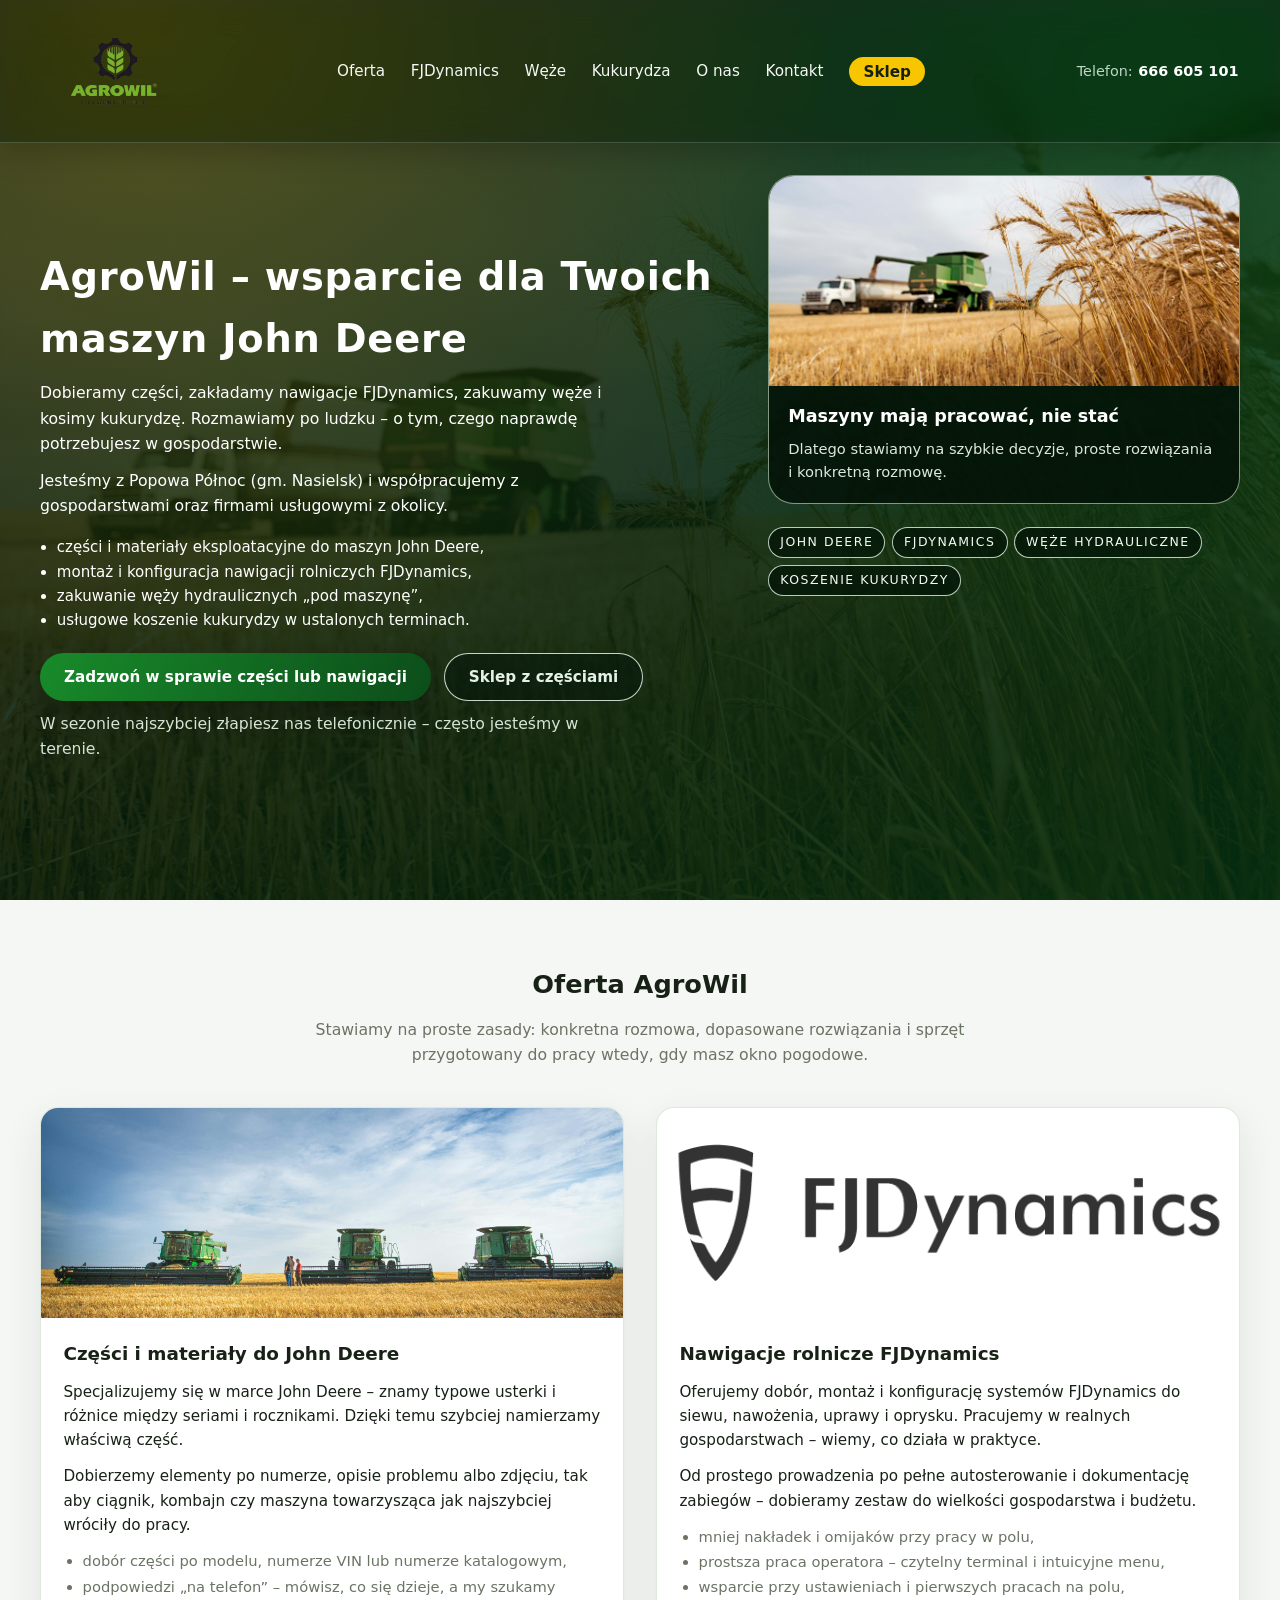
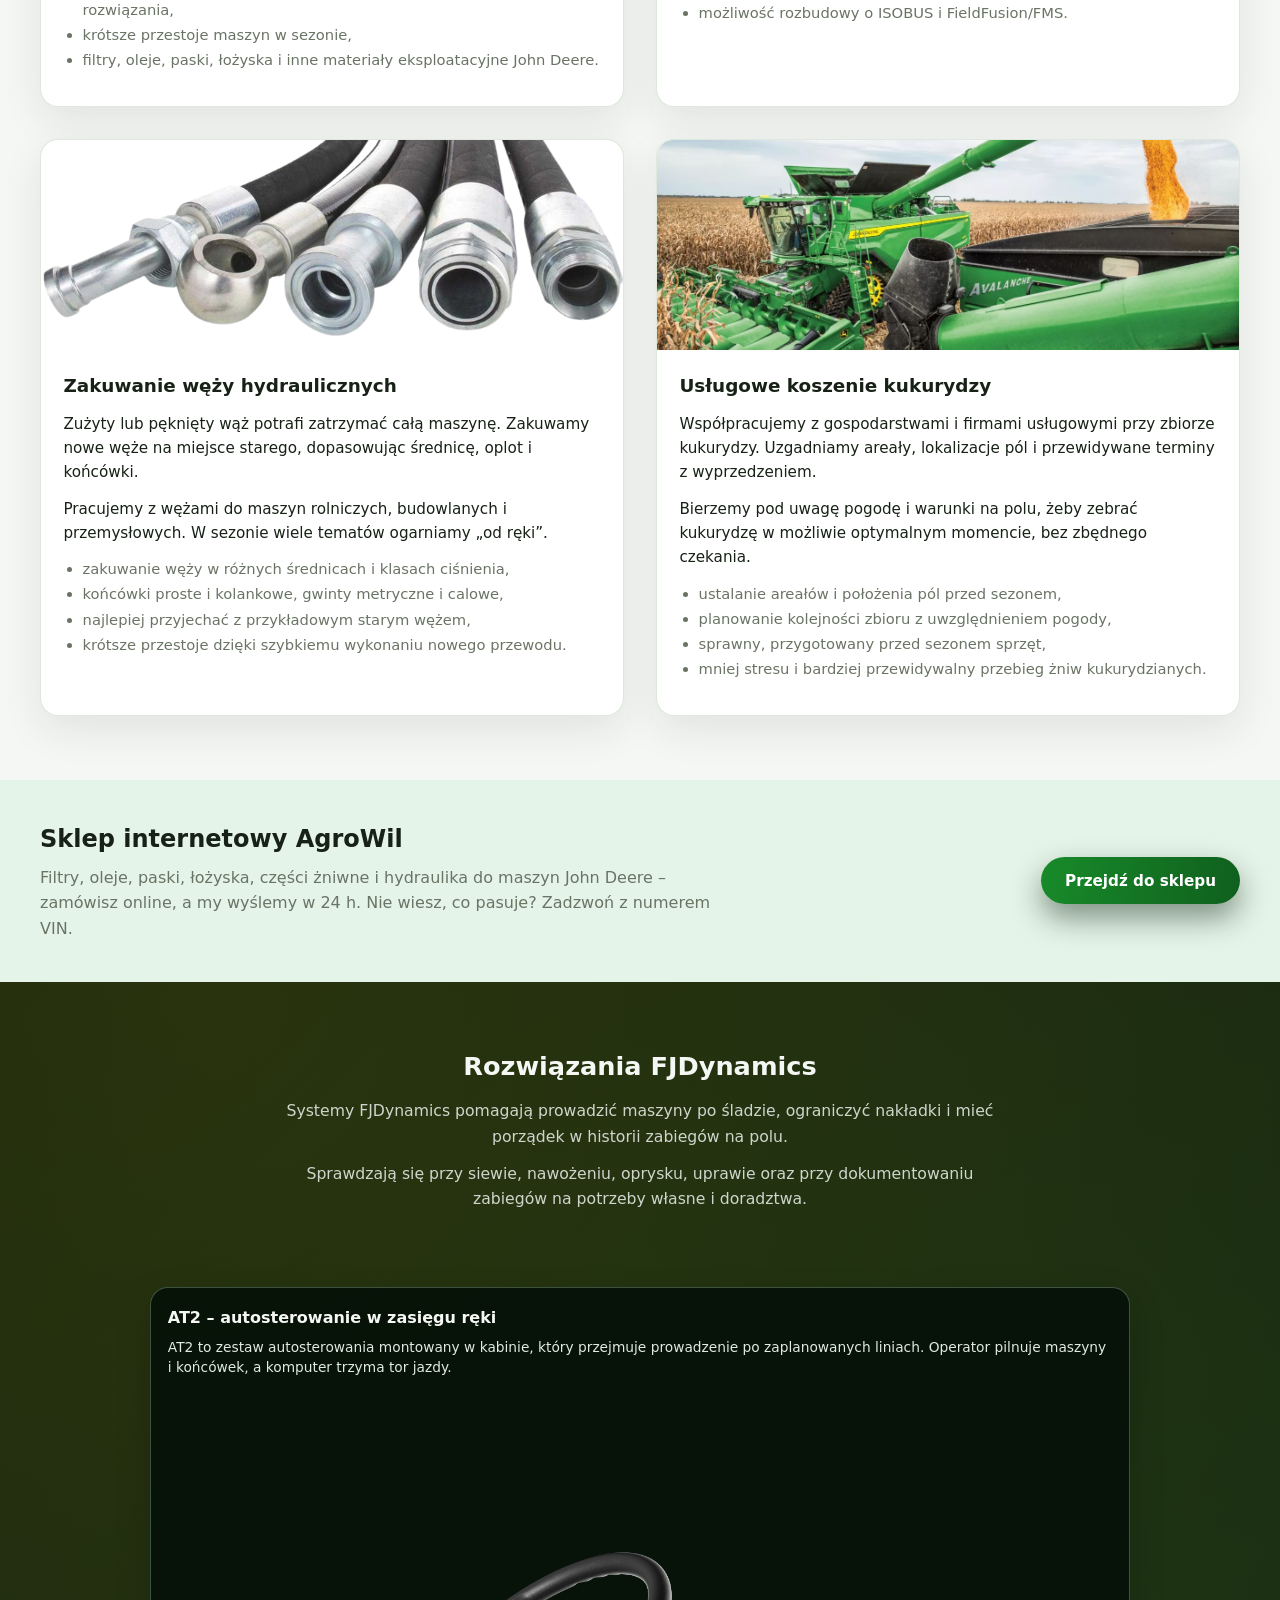
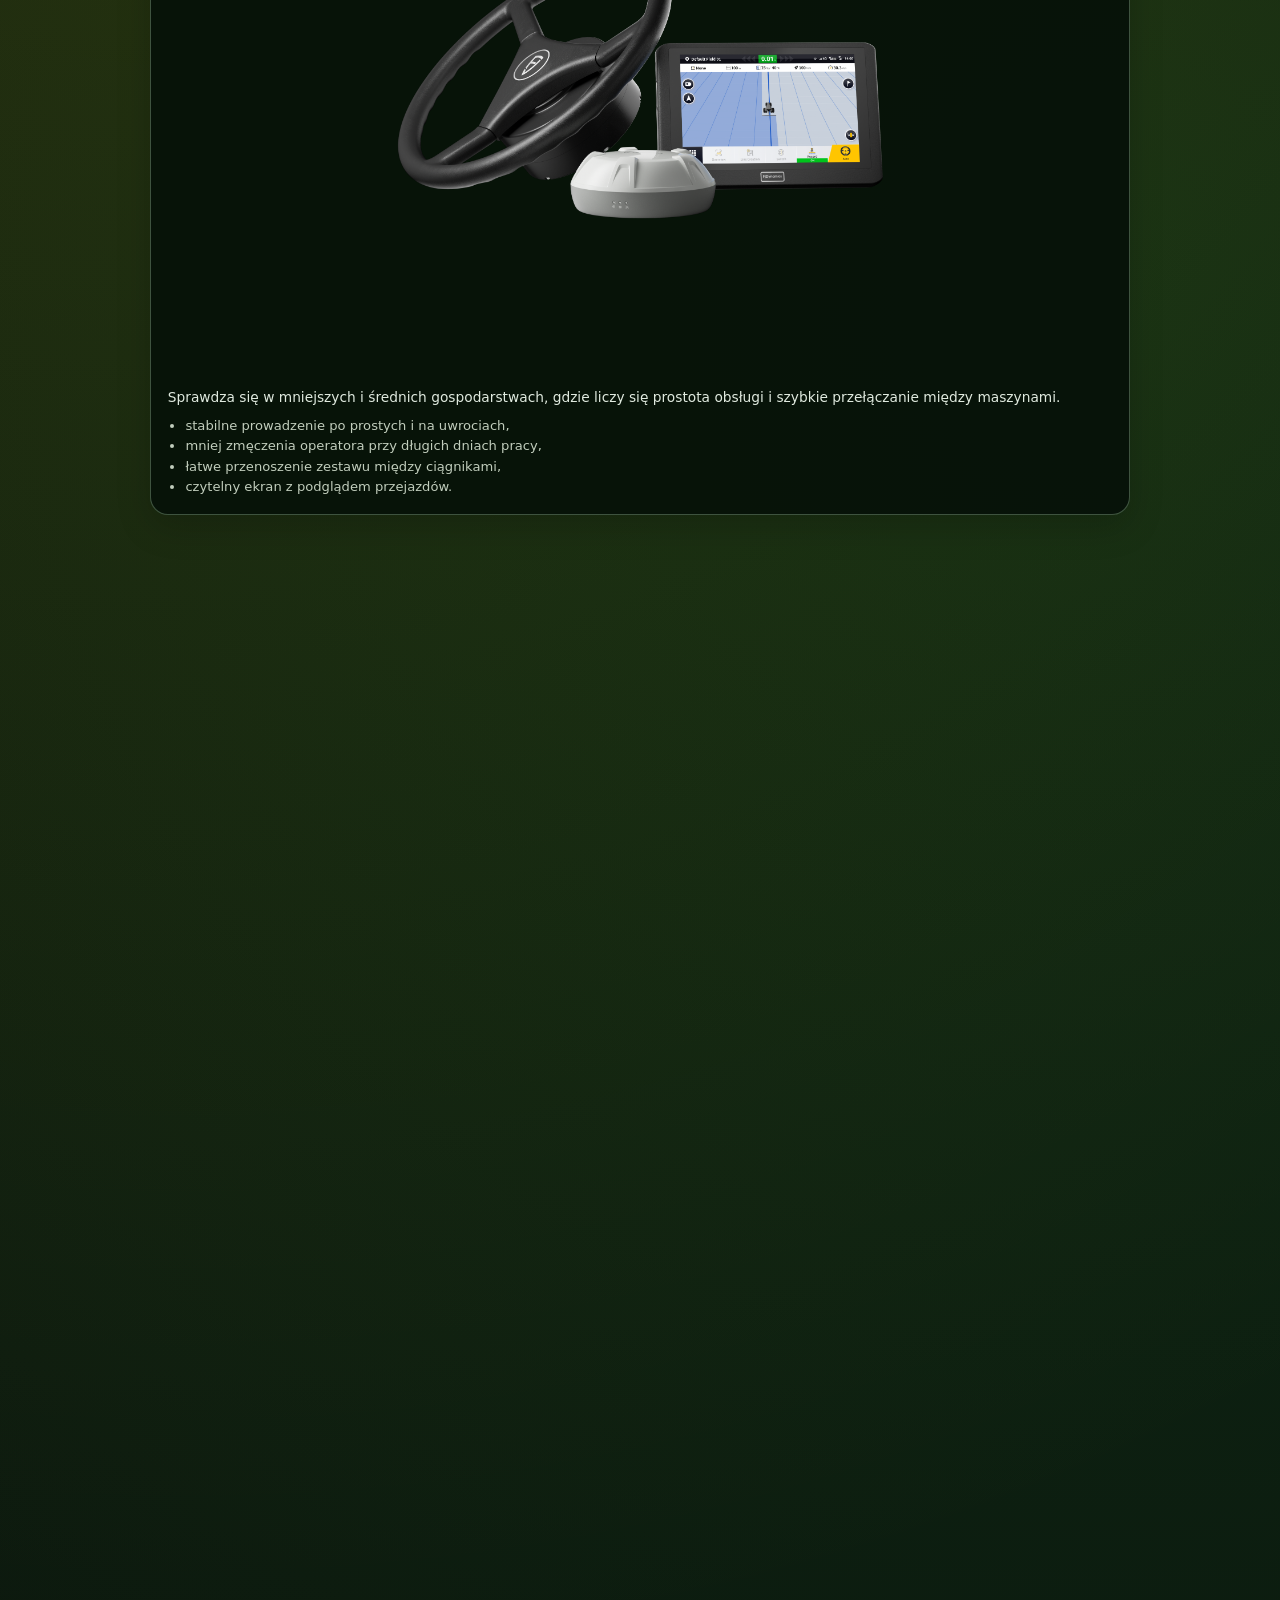
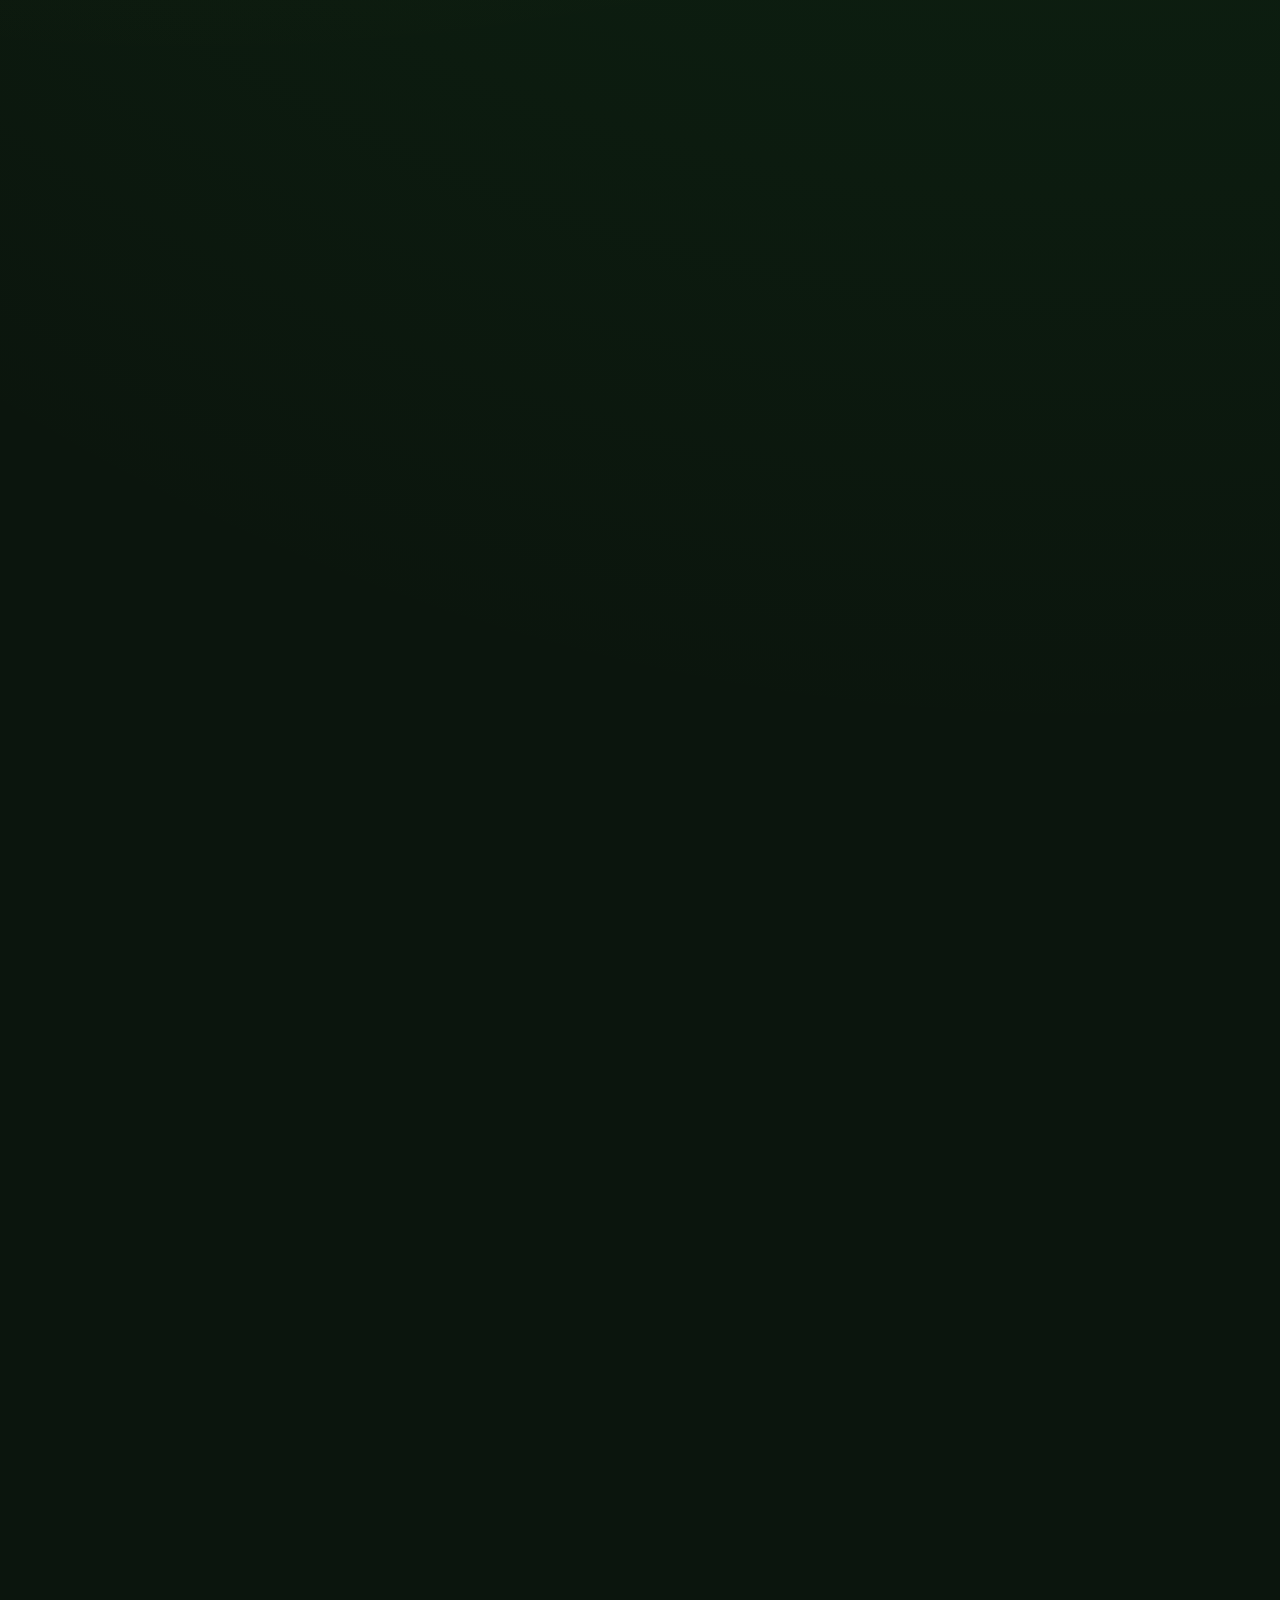
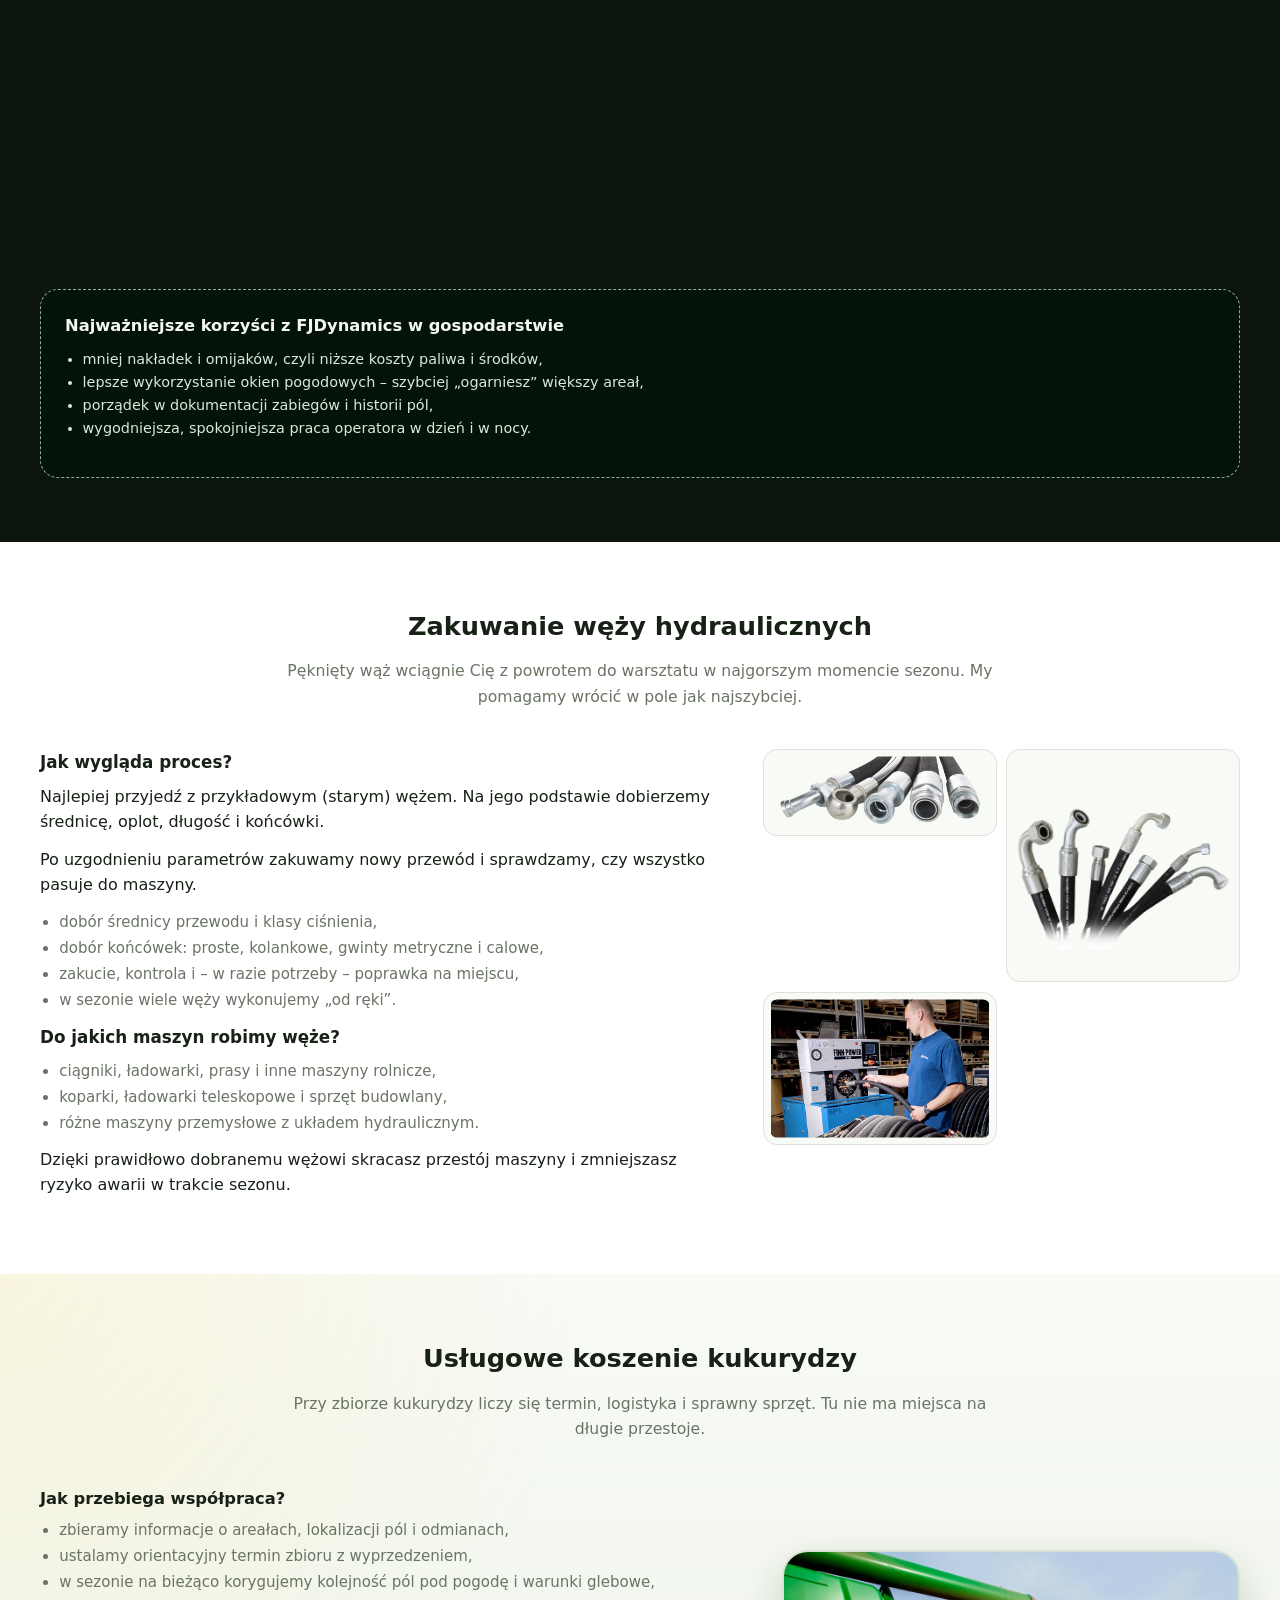
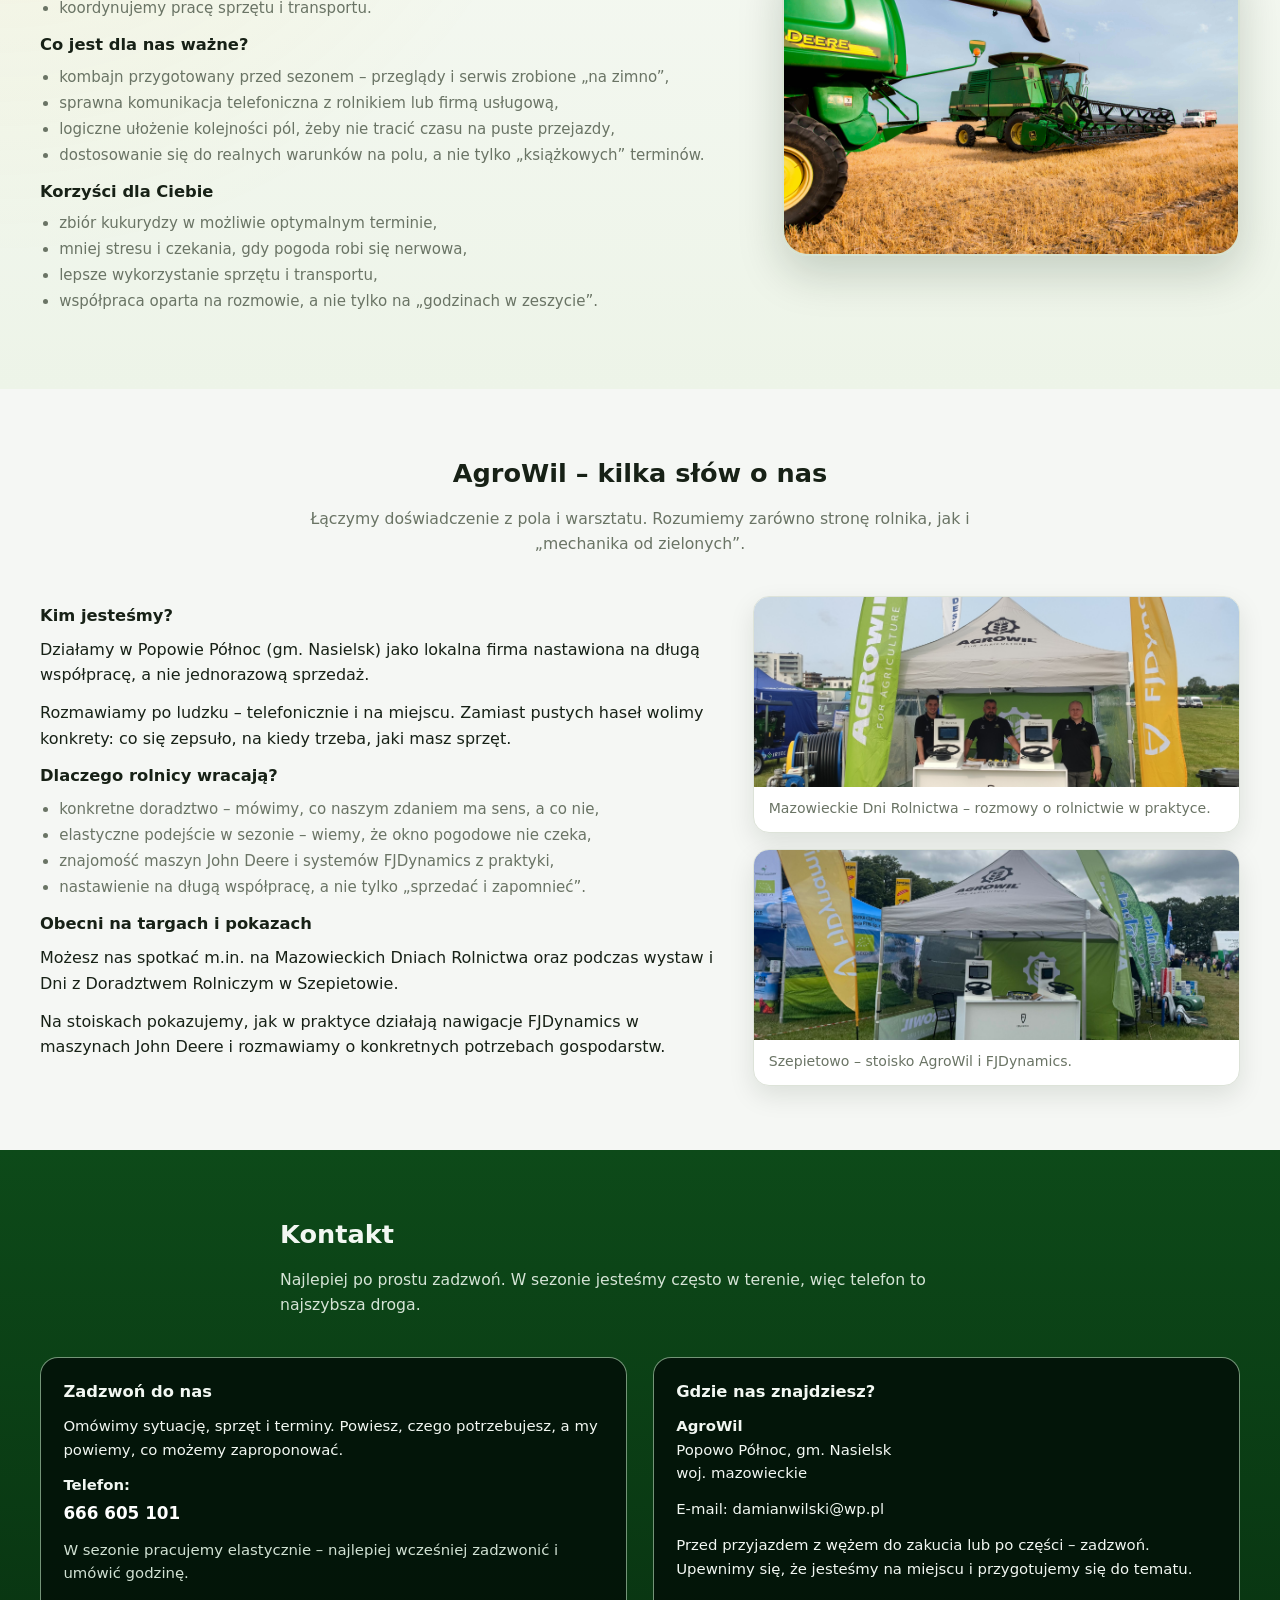
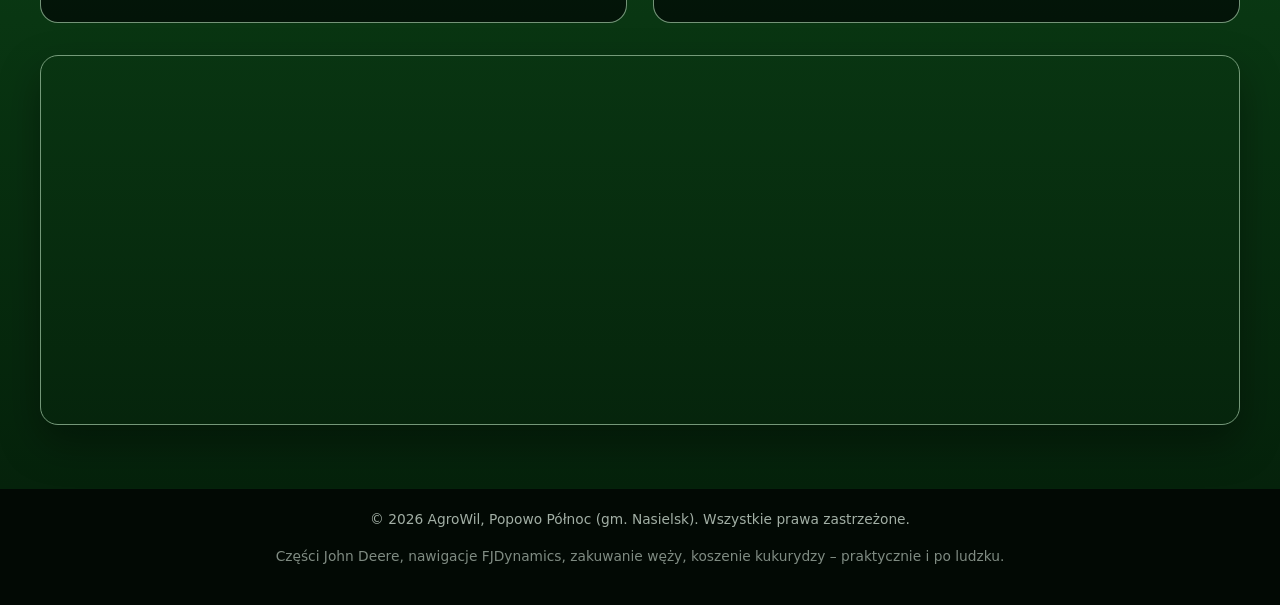
==== commit e4852afe: "Dodaj sklep internetowy z częściami John Deere - listing z kategoriami, filtrami (cena, dostępność, " ====
--- a/index.html
+++ b/index.html
@@ -32,6 +32,7 @@
 <li><a href="#kukurydza">Kukurydza</a></li>
 <li><a href="#onas">O nas</a></li>
 <li><a href="#kontakt">Kontakt</a></li>
+<li><a class="nav-shop" href="sklep.html">Sklep</a></li>
 </ul>
 </nav>
 <div class="nav-phone">
@@ -53,7 +54,7 @@
 </ul>
 <div class="hero-actions">
 <a class="btn btn-main" href="tel:+48666605101">Zadzwoń w sprawie części lub nawigacji</a>
-<a class="btn btn-ghost" href="#oferta">Zobacz, jak możemy pomóc</a>
+<a class="btn btn-ghost" href="sklep.html">Sklep z częściami</a>
 </div>
 <p class="hero-note">W sezonie najszybciej złapiesz nas telefonicznie – często jesteśmy w terenie.</p>
 </div>
@@ -83,6 +84,7 @@
 <a href="#kukurydza">Kukurydza</a>
 <a href="#onas">O nas</a>
 <a href="#kontakt">Kontakt</a>
+<a href="sklep.html">Sklep</a>
 </nav>
 <!-- OFERTA (z propozycji 1) -->
 <section class="section section-offer" id="oferta">
@@ -157,6 +159,16 @@
 </div>
 </article>
 </div>
+</div>
+</section>
+<!-- SKLEP – zapowiedź -->
+<section class="section section-shop" id="sklep">
+<div class="container shop-teaser">
+<div>
+<h2>Sklep internetowy AgroWil</h2>
+<p>Filtry, oleje, paski, łożyska, części żniwne i hydraulika do maszyn John Deere – zamówisz online, a my wyślemy w 24 h. Nie wiesz, co pasuje? Zadzwoń z numerem VIN.</p>
+</div>
+<a class="btn btn-primary" href="sklep.html">Przejdź do sklepu</a>
 </div>
 </section>
 <!-- FJDYNAMICS (z propozycji 1) -->
--- a/style.css
+++ b/style.css
@@ -1227,3 +1227,45 @@
     .nav-links { background: rgba(3, 17, 7, 0.95); }
   }
 }
+
+/* Sklep – link w menu i zapowiedź na stronie głównej */
+.nav-links .nav-shop {
+  padding: 0.35rem 0.9rem;
+  border-radius: 999px;
+  background: #f7c600;
+  color: #142012;
+  font-weight: 700;
+}
+
+.nav-links .nav-shop::after {
+  display: none;
+}
+
+.section-shop {
+  padding: 2.5rem 0;
+  background: var(--color-accent-soft);
+}
+
+.shop-teaser {
+  display: flex;
+  align-items: center;
+  justify-content: space-between;
+  gap: 2rem;
+}
+
+.shop-teaser h2 {
+  margin: 0 0 0.4rem;
+}
+
+.shop-teaser p {
+  margin: 0;
+  max-width: 680px;
+  color: var(--color-muted);
+}
+
+@media (max-width: 768px) {
+  .shop-teaser {
+    flex-direction: column;
+    align-items: flex-start;
+  }
+}
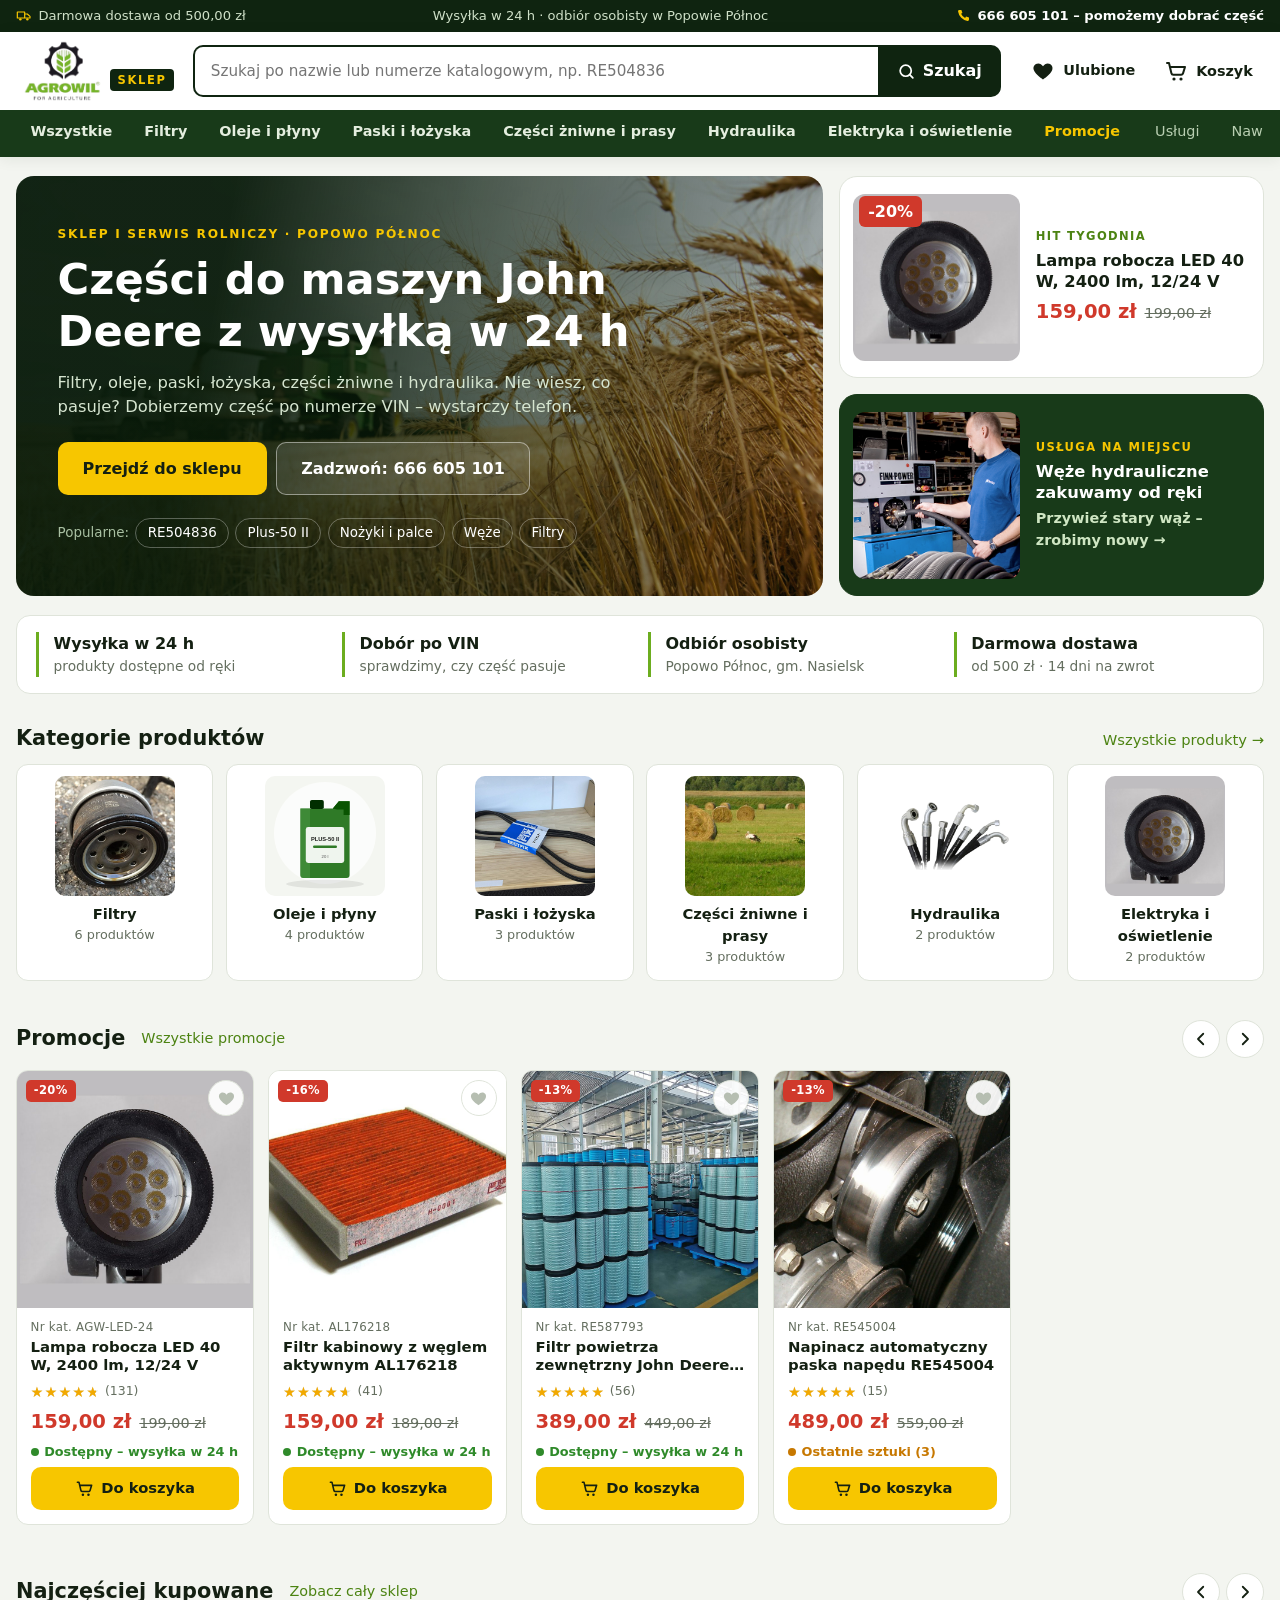
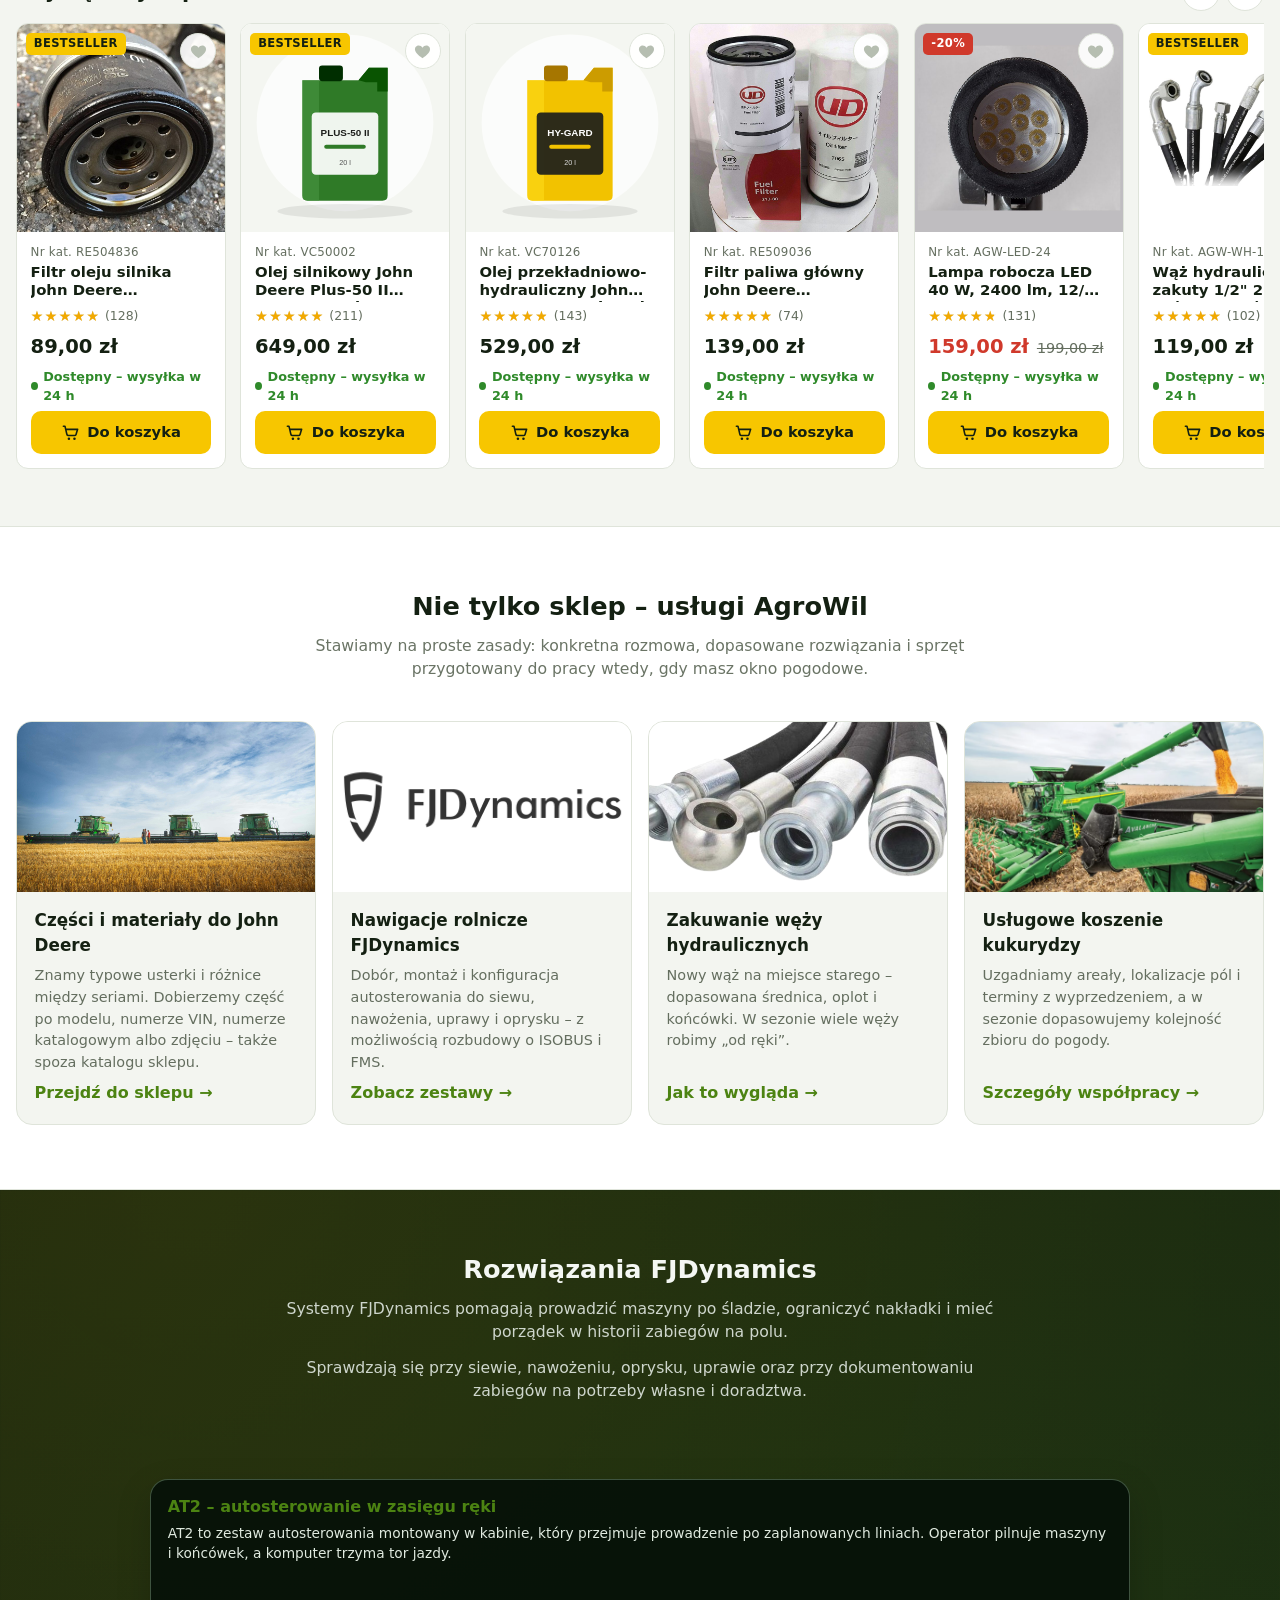
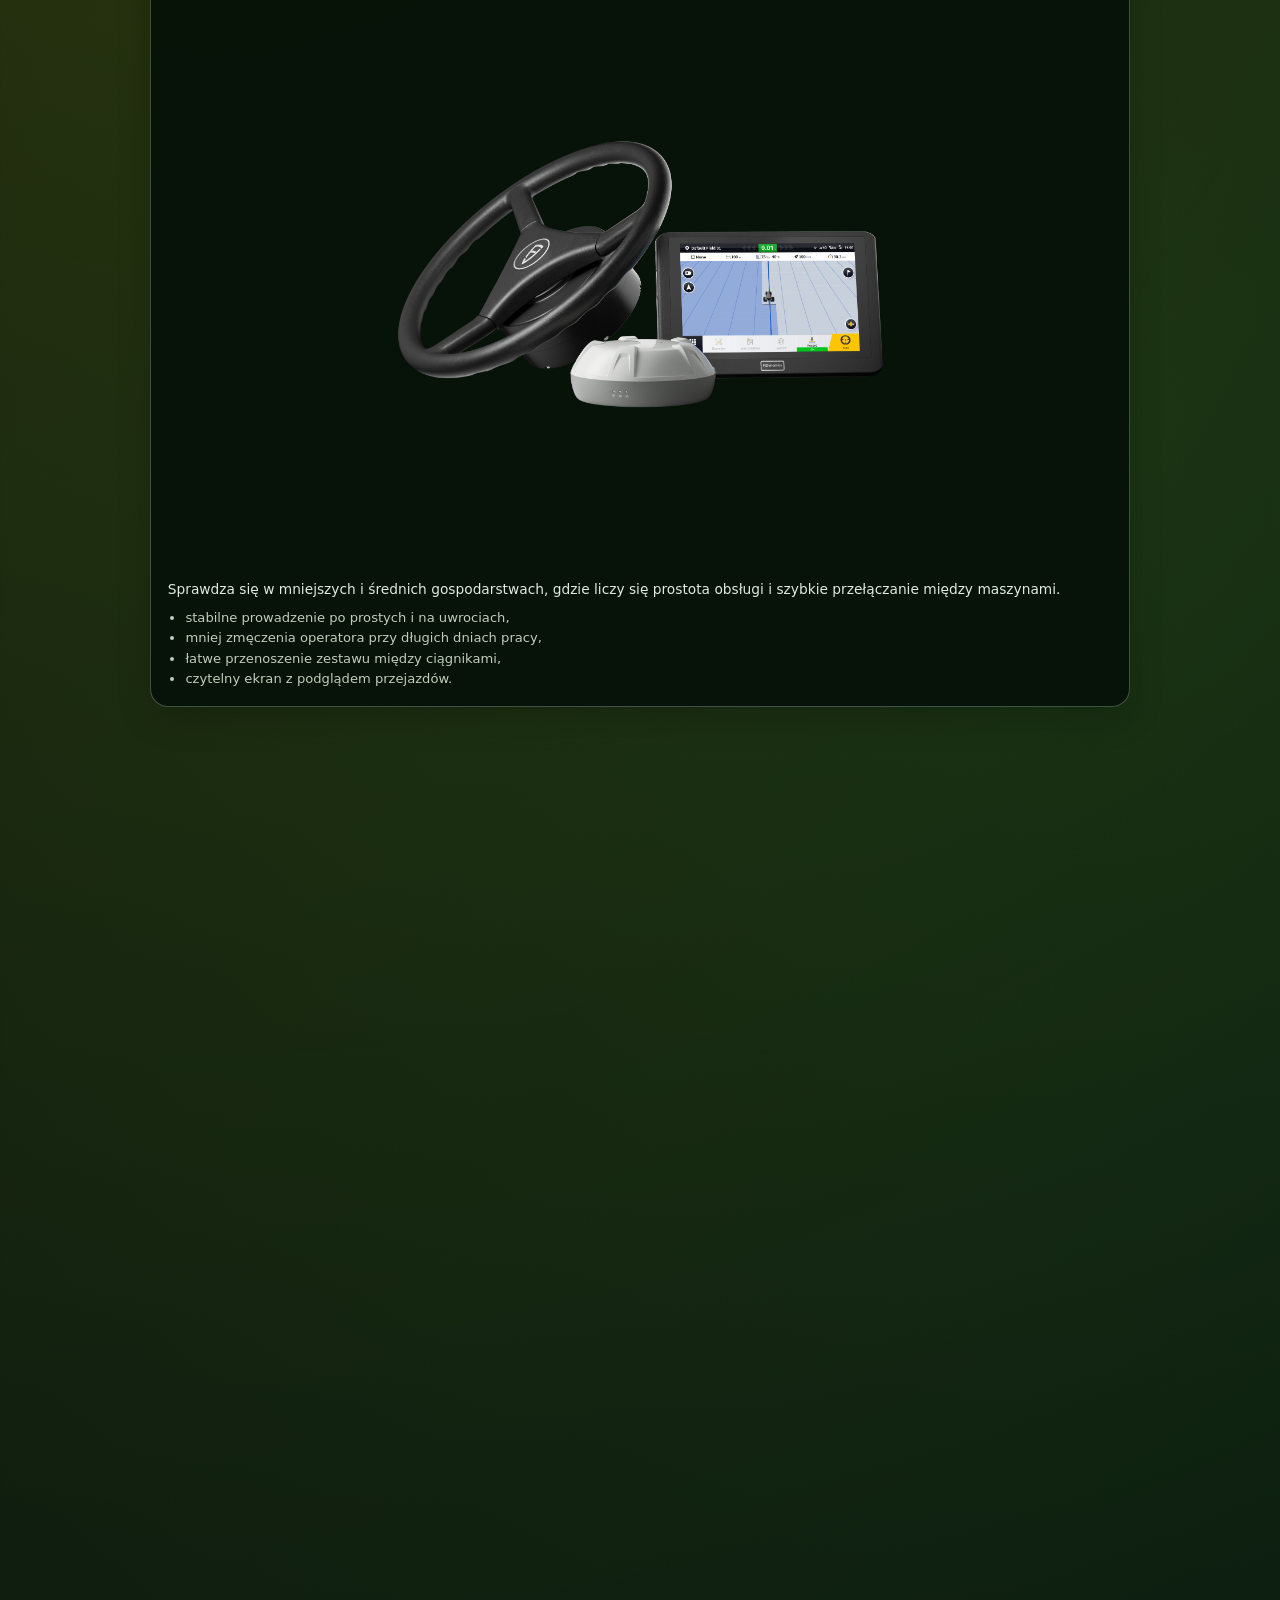
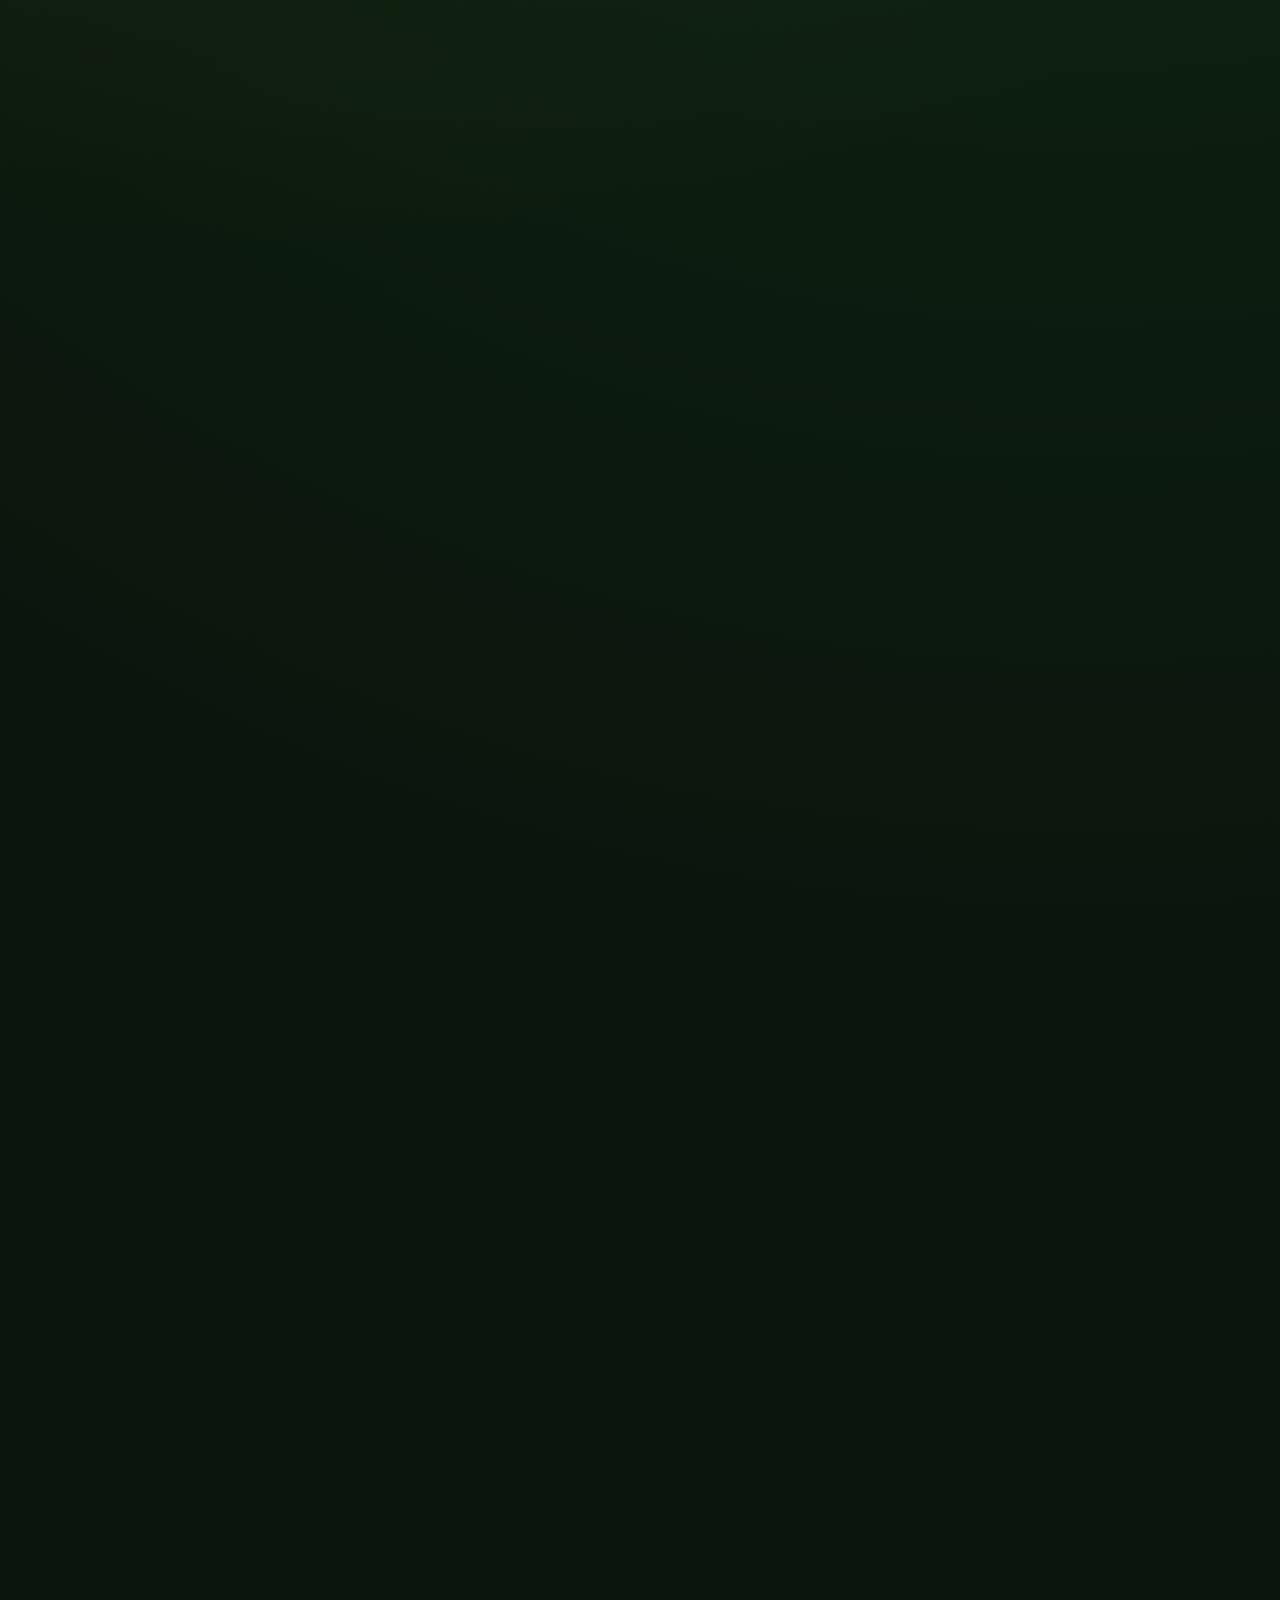
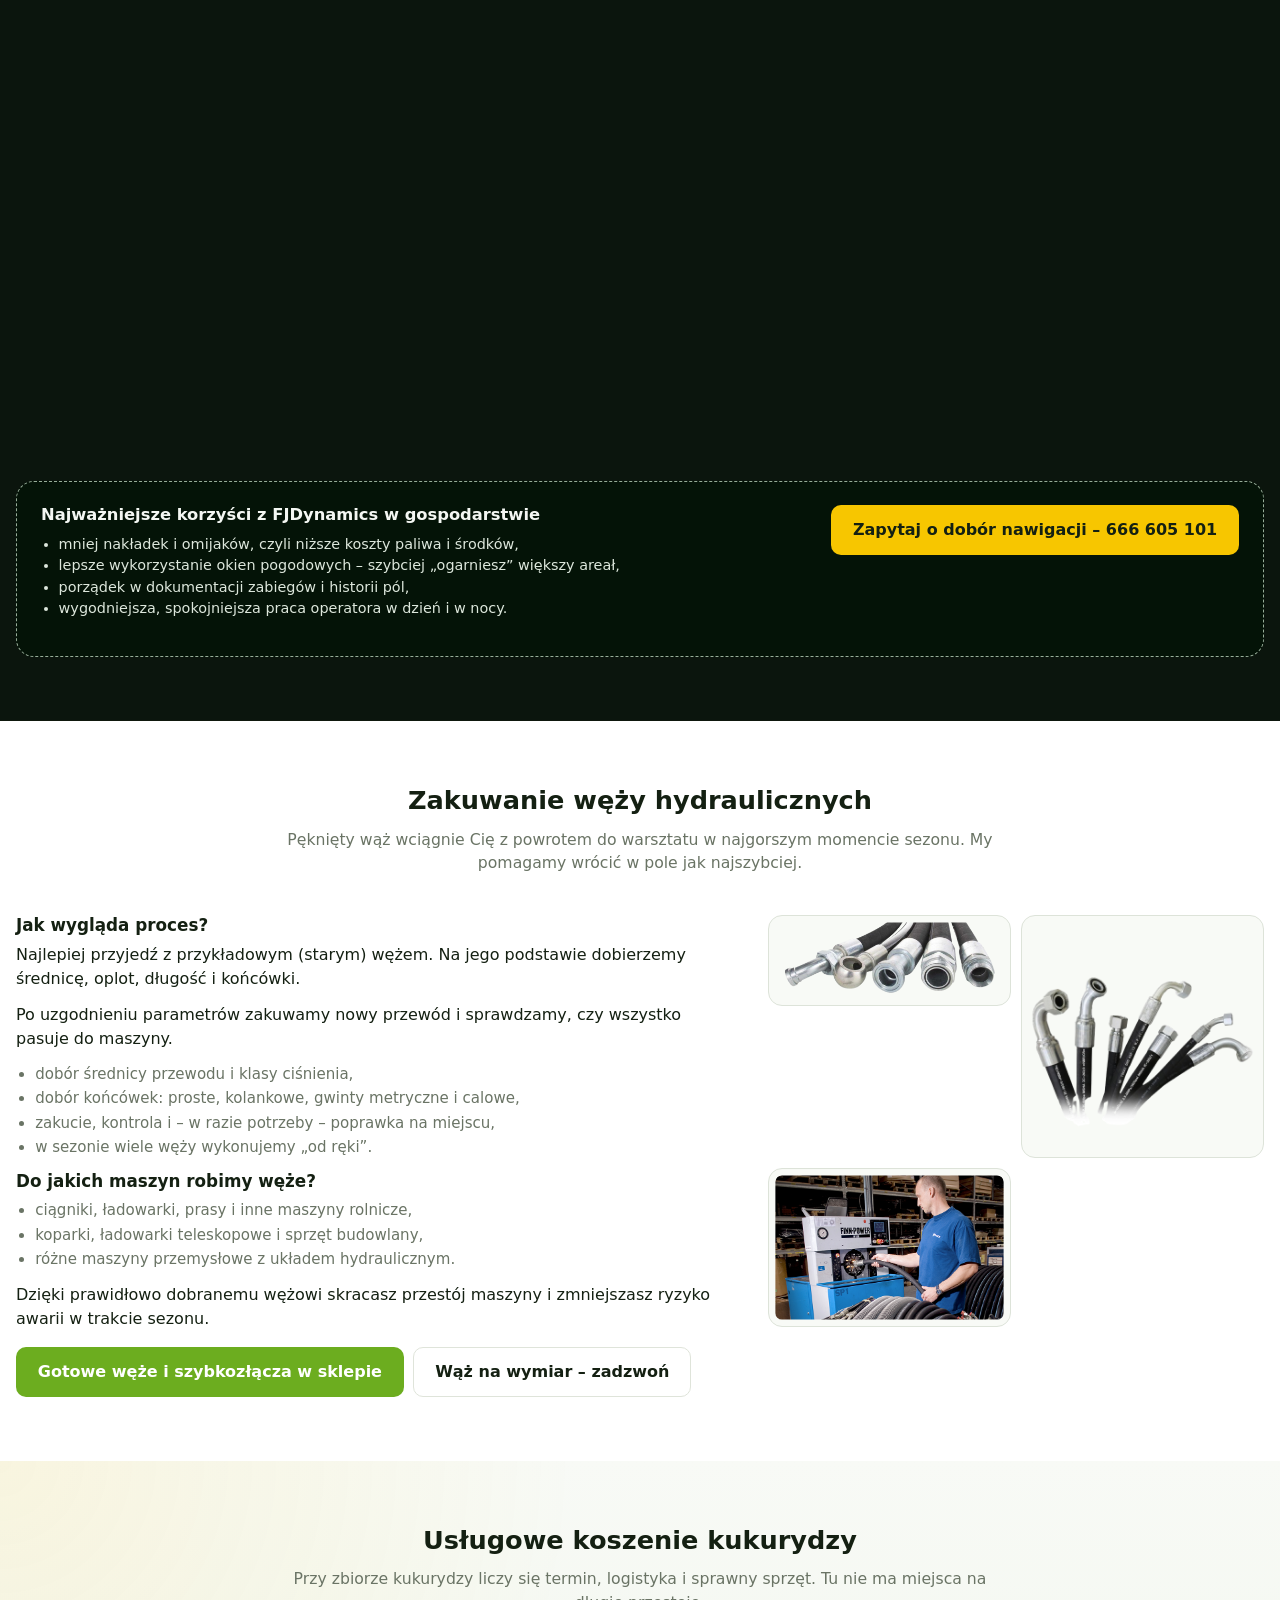
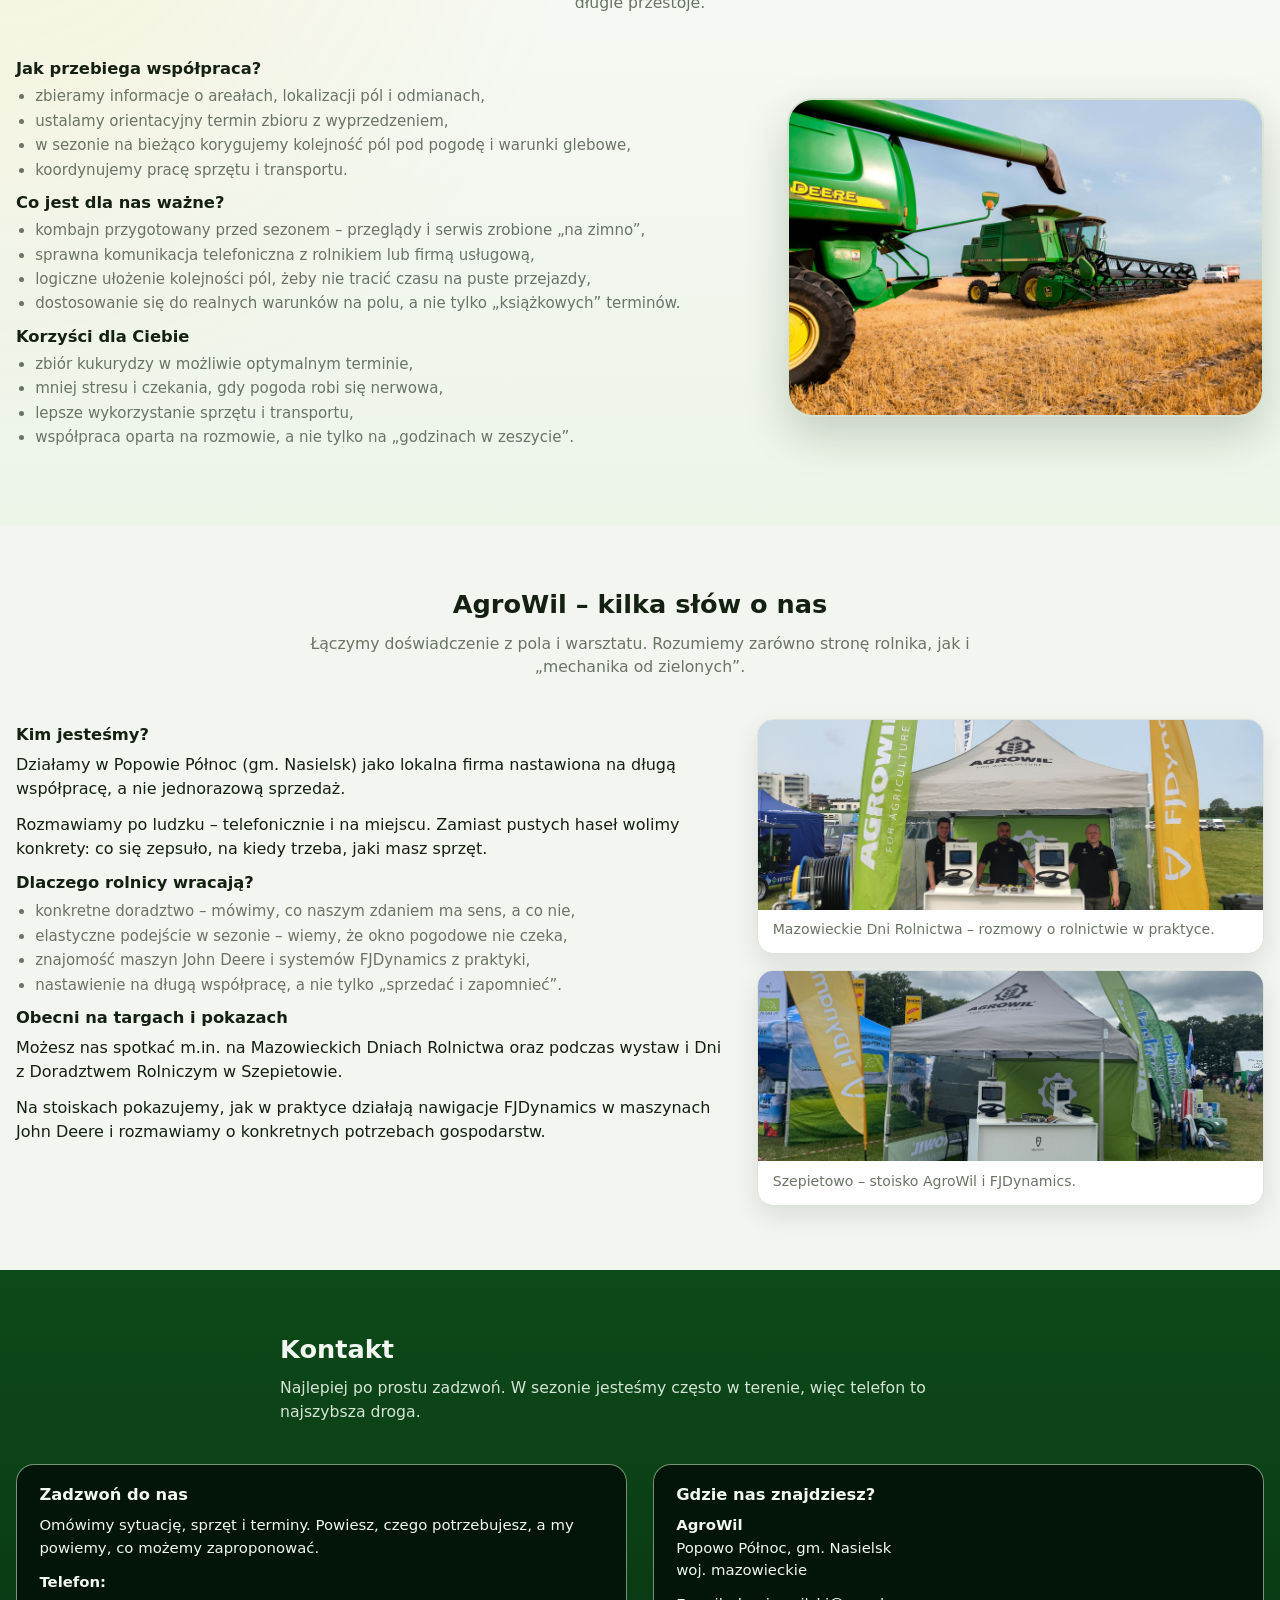
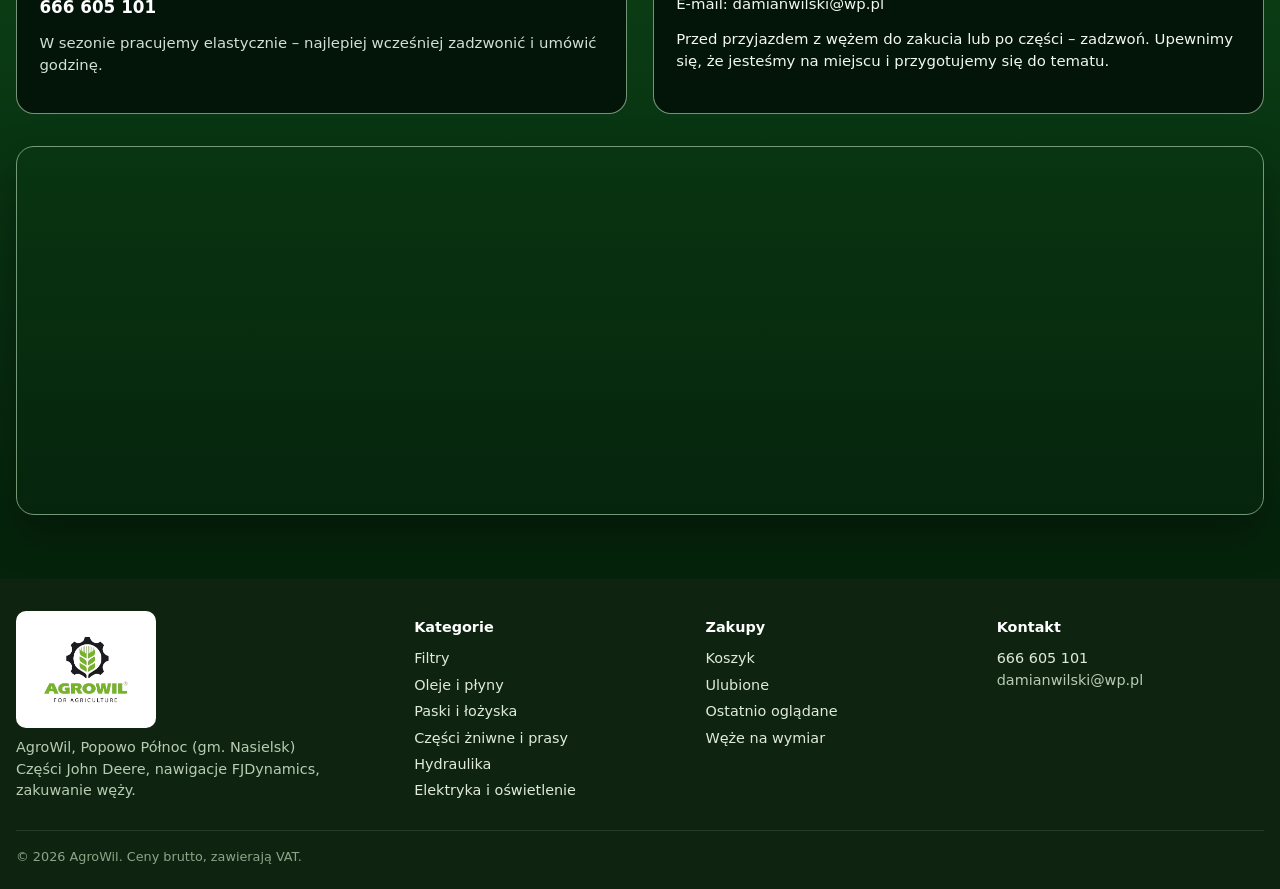
==== commit b0331151: "Zdjęcia produktów i nowa strona główna w układzie sklepu - zdjęcia poglądowe produktów (Wikimedia Co" ====
--- a/index.html
+++ b/index.html
@@ -1,174 +1,93 @@
-<!-- index.html – HYBRYDA: header z propozycji 2 + body z propozycji 1 -->
+<!-- index.html – strona główna: sklep z częściami + informacje o usługach AgroWil -->
 <!DOCTYPE html>
-
 <html lang="pl">
 <head>
 <meta charset="utf-8"/>
-<title>AgroWil – części John Deere, FJDynamics, węże hydrauliczne, koszenie kukurydzy</title>
+<title>AgroWil – sklep z częściami John Deere, nawigacje FJDynamics, węże hydrauliczne</title>
 <meta content="width=device-width, initial-scale=1.0" name="viewport"/>
-<meta content="AgroWil z Popowa Północ – części i materiały eksploatacyjne do maszyn John Deere, nawigacje FJDynamics, zakuwanie węży hydraulicznych, usługowe koszenie kukurydzy." name="description"/>
+<meta content="AgroWil z Popowa Północ – sklep internetowy z częściami i materiałami eksploatacyjnymi do maszyn John Deere, nawigacje FJDynamics, zakuwanie węży hydraulicznych, usługowe koszenie kukurydzy." name="description"/>
 <link href="logo_agrowil.png" rel="icon" type="image/png"/>
 <link href="style.css" rel="stylesheet"/>
+<link href="shop/shop.css" rel="stylesheet"/>
 </head>
-<body>
-<!-- HEADER + HERO (z propozycji 2) -->
-<header class="hero-header" id="start">
-<div class="hero-overlay"></div>
-<div class="hero-nav">
-<div class="nav-inner">
-<a class="nav-logo" href="#start">
-<img alt="AgroWil – logo" src="logo_agrowil.png"/>
-</a>
-<button aria-label="Otwórz menu" class="nav-burger">
-<span></span>
-<span></span>
-<span></span>
-</button>
-<nav class="nav-links">
-<ul>
-<li><a href="#oferta">Oferta</a></li>
-<li><a href="#fjd">FJDynamics</a></li>
-<li><a href="#weze">Węże</a></li>
-<li><a href="#kukurydza">Kukurydza</a></li>
-<li><a href="#onas">O nas</a></li>
-<li><a href="#kontakt">Kontakt</a></li>
-<li><a class="nav-shop" href="sklep.html">Sklep</a></li>
-</ul>
-</nav>
-<div class="nav-phone">
-<span>Telefon:</span>
-<a href="tel:+48666605101">666 605 101</a>
-</div>
-</div>
-</div>
-<div class="hero-content">
-<div class="hero-text">
-<h1>AgroWil – wsparcie dla Twoich maszyn John Deere</h1>
-<p>Dobieramy części, zakładamy nawigacje FJDynamics, zakuwamy węże i kosimy kukurydzę. Rozmawiamy po ludzku – o tym, czego naprawdę potrzebujesz w gospodarstwie.</p>
-<p>Jesteśmy z Popowa Północ (gm. Nasielsk) i współpracujemy z gospodarstwami oraz firmami usługowymi z okolicy.</p>
-<ul class="hero-list">
-<li>części i materiały eksploatacyjne do maszyn John Deere,</li>
-<li>montaż i konfiguracja nawigacji rolniczych FJDynamics,</li>
-<li>zakuwanie węży hydraulicznych „pod maszynę”,</li>
-<li>usługowe koszenie kukurydzy w ustalonych terminach.</li>
-</ul>
-<div class="hero-actions">
-<a class="btn btn-main" href="tel:+48666605101">Zadzwoń w sprawie części lub nawigacji</a>
-<a class="btn btn-ghost" href="sklep.html">Sklep z częściami</a>
-</div>
-<p class="hero-note">W sezonie najszybciej złapiesz nas telefonicznie – często jesteśmy w terenie.</p>
-</div>
-<div class="hero-side">
-<div class="hero-card">
-<img alt="Ciągnik John Deere w pracy" src="jd1.jpg"/>
-<div class="hero-card-text">
-<h2>Maszyny mają pracować, nie stać</h2>
-<p>Dlatego stawiamy na szybkie decyzje, proste rozwiązania i konkretną rozmowę.</p>
-</div>
-</div>
-<div class="hero-pills">
-<span>John Deere</span>
-<span>FJDynamics</span>
-<span>Węże hydrauliczne</span>
-<span>Koszenie kukurydzy</span>
-</div>
-</div>
-</div>
-</header>
+<body class="shop home">
+<div data-shop-header></div>
 <main>
-<!-- Proste boczne menu na desktopie -->
-<nav aria-label="Nawigacja po sekcjach strony" class="side-nav">
-<a href="#oferta">Oferta</a>
-<a href="#fjd">FJD</a>
-<a href="#weze">Węże</a>
-<a href="#kukurydza">Kukurydza</a>
-<a href="#onas">O nas</a>
-<a href="#kontakt">Kontakt</a>
-<a href="sklep.html">Sklep</a>
-</nav>
-<!-- OFERTA (z propozycji 1) -->
-<section class="section section-offer" id="oferta">
-<div class="container">
-<header class="section-header">
-<h2>Oferta AgroWil</h2>
+<!-- SKLEP – baner -->
+<section class="wrap home-hero">
+<div class="home-hero__main">
+<span class="eyebrow">Sklep i serwis rolniczy · Popowo Północ</span>
+<h1>Części do maszyn John Deere z wysyłką w 24 h</h1>
+<p>Filtry, oleje, paski, łożyska, części żniwne i hydraulika. Nie wiesz, co pasuje? Dobierzemy część po numerze VIN – wystarczy telefon.</p>
+<div class="home-hero__actions">
+<a class="btn btn--yellow" href="sklep.html">Przejdź do sklepu</a>
+<a class="btn btn--glass" href="tel:+48666605101">Zadzwoń: 666 605 101</a>
+</div>
+<div class="home-hero__tags">
+<span>Popularne:</span>
+<a href="sklep.html?q=RE504836">RE504836</a>
+<a href="sklep.html?q=Plus-50">Plus-50 II</a>
+<a href="sklep.html?kat=zniwne">Nożyki i palce</a>
+<a href="sklep.html?kat=hydraulika">Węże</a>
+<a href="sklep.html?kat=filtry">Filtry</a>
+</div>
+</div>
+<div class="home-hero__side">
+<a class="promo-tile" data-home-promo href="sklep.html?promo=1"></a>
+<a class="promo-tile promo-tile--service" href="#weze">
+<img alt="Zakuwanie węża hydraulicznego" src="zakuwanie1.png"/>
+<span class="promo-tile__txt"><small>Usługa na miejscu</small><b>Węże hydrauliczne zakuwamy od ręki</b><em>Przywieź stary wąż – zrobimy nowy →</em></span>
+</a>
+</div>
+</section>
+
+<section class="wrap home-perks" aria-label="Dlaczego AgroWil">
+<div><b>Wysyłka w 24 h</b><span>produkty dostępne od ręki</span></div>
+<div><b>Dobór po VIN</b><span>sprawdzimy, czy część pasuje</span></div>
+<div><b>Odbiór osobisty</b><span>Popowo Północ, gm. Nasielsk</span></div>
+<div><b>Darmowa dostawa</b><span>od 500 zł · 14 dni na zwrot</span></div>
+</section>
+
+<section class="wrap home-block">
+<div class="home-block__head"><h2>Kategorie produktów</h2><a href="sklep.html">Wszystkie produkty →</a></div>
+<div data-home-cats></div>
+</section>
+
+<div class="wrap" data-home-rails></div>
+
+<!-- USŁUGI -->
+<section class="section section-services" id="oferta">
+<div class="container">
+<header class="section-header">
+<h2>Nie tylko sklep – usługi AgroWil</h2>
 <p>Stawiamy na proste zasady: konkretna rozmowa, dopasowane rozwiązania i sprzęt przygotowany do pracy wtedy, gdy masz okno pogodowe.</p>
 </header>
-<div class="cards-grid">
-<article class="card">
-<div class="card-image">
+<div class="services">
+<a class="service" href="sklep.html">
 <img alt="Ciągnik John Deere w gospodarstwie" loading="lazy" src="jd3.jpg"/>
-</div>
-<div class="card-body">
-<h3>Części i materiały do John Deere</h3>
-<p>Specjalizujemy się w marce John Deere – znamy typowe usterki i różnice między seriami i rocznikami. Dzięki temu szybciej namierzamy właściwą część.</p>
-<p>Dobierzemy elementy po numerze, opisie problemu albo zdjęciu, tak aby ciągnik, kombajn czy maszyna towarzysząca jak najszybciej wróciły do pracy.</p>
-<ul>
-<li>dobór części po modelu, numerze VIN lub numerze katalogowym,</li>
-<li>podpowiedzi „na telefon” – mówisz, co się dzieje, a my szukamy rozwiązania,</li>
-<li>krótsze przestoje maszyn w sezonie,</li>
-<li>filtry, oleje, paski, łożyska i inne materiały eksploatacyjne John Deere.</li>
-</ul>
-</div>
-</article>
-<article class="card">
-<div class="card-image">
+<span class="service__body"><b>Części i materiały do John Deere</b>
+<span>Znamy typowe usterki i różnice między seriami. Dobierzemy część po modelu, numerze VIN, numerze katalogowym albo zdjęciu – także spoza katalogu sklepu.</span>
+<em>Przejdź do sklepu →</em></span>
+</a>
+<a class="service" href="#fjd">
 <img alt="Nawigacja FJDynamics w ciągniku John Deere" loading="lazy" src="fjdynamics.png"/>
-</div>
-<div class="card-body">
-<h3>Nawigacje rolnicze FJDynamics</h3>
-<p>Oferujemy dobór, montaż i konfigurację systemów FJDynamics do siewu, nawożenia, uprawy i oprysku. Pracujemy w realnych gospodarstwach – wiemy, co działa w praktyce.</p>
-<p>Od prostego prowadzenia po pełne autosterowanie i dokumentację zabiegów – dobieramy zestaw do wielkości gospodarstwa i budżetu.</p>
-<ul>
-<li>mniej nakładek i omijaków przy pracy w polu,</li>
-<li>prostsza praca operatora – czytelny terminal i intuicyjne menu,</li>
-<li>wsparcie przy ustawieniach i pierwszych pracach na polu,</li>
-<li>możliwość rozbudowy o ISOBUS i FieldFusion/FMS.</li>
-</ul>
-</div>
-</article>
-<article class="card">
-<div class="card-image">
+<span class="service__body"><b>Nawigacje rolnicze FJDynamics</b>
+<span>Dobór, montaż i konfiguracja autosterowania do siewu, nawożenia, uprawy i oprysku – z możliwością rozbudowy o ISOBUS i FMS.</span>
+<em>Zobacz zestawy →</em></span>
+</a>
+<a class="service" href="#weze">
 <img alt="Węże hydrauliczne do maszyn rolniczych" loading="lazy" src="weze1.png"/>
-</div>
-<div class="card-body">
-<h3>Zakuwanie węży hydraulicznych</h3>
-<p>Zużyty lub pęknięty wąż potrafi zatrzymać całą maszynę. Zakuwamy nowe węże na miejsce starego, dopasowując średnicę, oplot i końcówki.</p>
-<p>Pracujemy z wężami do maszyn rolniczych, budowlanych i przemysłowych. W sezonie wiele tematów ogarniamy „od ręki”.</p>
-<ul>
-<li>zakuwanie węży w różnych średnicach i klasach ciśnienia,</li>
-<li>końcówki proste i kolankowe, gwinty metryczne i calowe,</li>
-<li>najlepiej przyjechać z przykładowym starym wężem,</li>
-<li>krótsze przestoje dzięki szybkiemu wykonaniu nowego przewodu.</li>
-</ul>
-</div>
-</article>
-<article class="card">
-<div class="card-image">
+<span class="service__body"><b>Zakuwanie węży hydraulicznych</b>
+<span>Nowy wąż na miejsce starego – dopasowana średnica, oplot i końcówki. W sezonie wiele węży robimy „od ręki”.</span>
+<em>Jak to wygląda →</em></span>
+</a>
+<a class="service" href="#kukurydza">
 <img alt="Koszenie kukurydzy kombajnem John Deere" loading="lazy" src="jd_corn2.webp"/>
-</div>
-<div class="card-body">
-<h3>Usługowe koszenie kukurydzy</h3>
-<p>Współpracujemy z gospodarstwami i firmami usługowymi przy zbiorze kukurydzy. Uzgadniamy areały, lokalizacje pól i przewidywane terminy z wyprzedzeniem.</p>
-<p>Bierzemy pod uwagę pogodę i warunki na polu, żeby zebrać kukurydzę w możliwie optymalnym momencie, bez zbędnego czekania.</p>
-<ul>
-<li>ustalanie areałów i położenia pól przed sezonem,</li>
-<li>planowanie kolejności zbioru z uwzględnieniem pogody,</li>
-<li>sprawny, przygotowany przed sezonem sprzęt,</li>
-<li>mniej stresu i bardziej przewidywalny przebieg żniw kukurydzianych.</li>
-</ul>
-</div>
-</article>
-</div>
-</div>
-</section>
-<!-- SKLEP – zapowiedź -->
-<section class="section section-shop" id="sklep">
-<div class="container shop-teaser">
-<div>
-<h2>Sklep internetowy AgroWil</h2>
-<p>Filtry, oleje, paski, łożyska, części żniwne i hydraulika do maszyn John Deere – zamówisz online, a my wyślemy w 24 h. Nie wiesz, co pasuje? Zadzwoń z numerem VIN.</p>
-</div>
-<a class="btn btn-primary" href="sklep.html">Przejdź do sklepu</a>
+<span class="service__body"><b>Usługowe koszenie kukurydzy</b>
+<span>Uzgadniamy areały, lokalizacje pól i terminy z wyprzedzeniem, a w sezonie dopasowujemy kolejność zbioru do pogody.</span>
+<em>Szczegóły współpracy →</em></span>
+</a>
+</div>
 </div>
 </section>
 <!-- FJDYNAMICS (z propozycji 1) -->
@@ -192,6 +111,7 @@
 </div>
 </div>
 <div class="fjd-summary">
+<a class="btn btn--yellow fjd-summary__cta" href="tel:+48666605101">Zapytaj o dobór nawigacji – 666 605 101</a>
 <h3>Najważniejsze korzyści z FJDynamics w gospodarstwie</h3>
 <ul>
 <li>mniej nakładek i omijaków, czyli niższe koszty paliwa i środków,</li>
@@ -227,6 +147,10 @@
 <li>różne maszyny przemysłowe z układem hydraulicznym.</li>
 </ul>
 <p>Dzięki prawidłowo dobranemu wężowi skracasz przestój maszyny i zmniejszasz ryzyko awarii w trakcie sezonu.</p>
+<div class="info-cta">
+<a class="btn btn--primary" href="sklep.html?kat=hydraulika">Gotowe węże i szybkozłącza w sklepie</a>
+<a class="btn btn--ghost" href="tel:+48666605101">Wąż na wymiar – zadzwoń</a>
+</div>
 </div>
 <div class="hoses-gallery">
 <img alt="Różne typy węży hydraulicznych" loading="lazy" src="weze1.png"/>
@@ -345,13 +269,14 @@
 </div>
 </div>
 </section>
+<div class="wrap" data-home-recent></div>
 </main>
-<footer class="site-footer">
-<div class="container footer-inner">
-<p>© <span id="year"></span> AgroWil, Popowo Północ (gm. Nasielsk). Wszystkie prawa zastrzeżone.</p>
-<p class="footer-note">Części John Deere, nawigacje FJDynamics, zakuwanie węży, koszenie kukurydzy – praktycznie i po ludzku.</p>
-</div>
-</footer>
-<script defer="" src="scripts.js"></script>
+<div data-shop-footer="no-perks"></div>
+<script defer src="shop/products.js"></script>
+<script defer src="shop/photos.js"></script>
+<script defer src="shop/images.js"></script>
+<script defer src="shop/shop.js"></script>
+<script defer src="shop/home.js"></script>
+<script defer src="scripts.js"></script>
 </body>
 </html>
--- a/style.css
+++ b/style.css
@@ -1227,45 +1227,3 @@
     .nav-links { background: rgba(3, 17, 7, 0.95); }
   }
 }
-
-/* Sklep – link w menu i zapowiedź na stronie głównej */
-.nav-links .nav-shop {
-  padding: 0.35rem 0.9rem;
-  border-radius: 999px;
-  background: #f7c600;
-  color: #142012;
-  font-weight: 700;
-}
-
-.nav-links .nav-shop::after {
-  display: none;
-}
-
-.section-shop {
-  padding: 2.5rem 0;
-  background: var(--color-accent-soft);
-}
-
-.shop-teaser {
-  display: flex;
-  align-items: center;
-  justify-content: space-between;
-  gap: 2rem;
-}
-
-.shop-teaser h2 {
-  margin: 0 0 0.4rem;
-}
-
-.shop-teaser p {
-  margin: 0;
-  max-width: 680px;
-  color: var(--color-muted);
-}
-
-@media (max-width: 768px) {
-  .shop-teaser {
-    flex-direction: column;
-    align-items: flex-start;
-  }
-}
--- a/shop/shop.css
+++ b/shop/shop.css
@@ -0,0 +1,694 @@
+/* shop/shop.css – sklep AgroWil */
+
+:root {
+  --bg: #f3f5f0;
+  --surface: #ffffff;
+  --line: #dfe4da;
+  --ink: #142012;
+  --muted: #646e5f;
+  --forest: #0f2410;
+  --forest-2: #183a19;
+  --lime: #6cad1f;
+  --lime-d: #4c8312;
+  --lime-soft: #eef6e3;
+  --yellow: #f7c600;
+  --yellow-d: #e0b200;
+  --sale: #d0392b;
+  --ok: #2f8a2a;
+  --warn: #c77800;
+  --radius: 12px;
+  --shadow: 0 10px 30px rgba(15, 36, 16, 0.1);
+}
+
+*, *::before, *::after { box-sizing: border-box; }
+
+body.shop {
+  margin: 0;
+  font-family: system-ui, -apple-system, BlinkMacSystemFont, "Segoe UI", sans-serif;
+  background: var(--bg);
+  color: var(--ink);
+  line-height: 1.5;
+}
+
+body.no-scroll { overflow: hidden; }
+
+/* pola i kotwice nie chowają się pod przyklejonym nagłówkiem */
+.shop input, .shop textarea, .shop [id] { scroll-margin-top: 170px; }
+
+.shop img { max-width: 100%; display: block; }
+.shop a { color: var(--lime-d); text-decoration: none; }
+.shop a:hover { text-decoration: underline; }
+.shop svg { display: block; }
+.shop h1, .shop h2, .shop h3 { line-height: 1.2; }
+
+.wrap { width: min(1280px, 100% - 2rem); margin: 0 auto; }
+.shop-main { padding: 1rem 0 3rem; min-height: 60vh; }
+
+/* ---------- Przyciski ---------- */
+.btn {
+  display: inline-flex; align-items: center; justify-content: center; gap: .5rem;
+  padding: .75rem 1.3rem; border-radius: 10px; border: 1px solid transparent;
+  font: inherit; font-weight: 700; cursor: pointer; text-decoration: none !important;
+  transition: background .15s, transform .1s, box-shadow .15s;
+}
+.btn svg { width: 18px; height: 18px; }
+.btn--primary { background: var(--lime); color: #fff !important; }
+.btn--primary:hover { background: var(--lime-d); }
+.btn--primary:disabled { background: #a9b6a0; cursor: not-allowed; }
+.btn--ghost { background: #fff; border-color: var(--line); color: var(--ink) !important; }
+.btn--ghost:hover { border-color: var(--lime); }
+.btn--yellow { background: var(--yellow); color: var(--ink) !important; }
+.btn--yellow:hover { background: var(--yellow-d); }
+.btn--glass { background: rgba(255, 255, 255, .1); border-color: rgba(255, 255, 255, .45); color: #fff !important; }
+.btn--glass:hover { background: rgba(255, 255, 255, .18); }
+.btn--small { padding: .45rem .8rem; font-size: .88rem; }
+.btn--block { width: 100%; }
+
+.btn-cart {
+  display: inline-flex; align-items: center; justify-content: center; gap: .45rem;
+  width: 100%; padding: .65rem .8rem; border: 0; border-radius: 10px;
+  background: var(--yellow); color: var(--ink) !important; font: inherit; font-weight: 800; font-size: .92rem;
+  cursor: pointer; text-decoration: none !important; transition: background .15s, transform .1s;
+}
+.btn-cart:hover { background: var(--yellow-d); }
+.btn-cart:active { transform: scale(.98); }
+.btn-cart svg { width: 19px; height: 19px; }
+.btn-cart--ghost { background: transparent; border: 1px solid var(--line); font-weight: 600; }
+.btn-cart--ghost:hover { background: var(--lime-soft); }
+.btn-cart--big { padding: .9rem 1.4rem; font-size: 1.02rem; flex: 1; }
+
+.icon-btn {
+  display: inline-grid; place-items: center; width: 40px; height: 40px; padding: 0;
+  border: 1px solid var(--line); border-radius: 10px; background: #fff; color: var(--ink); cursor: pointer;
+}
+.icon-btn svg { width: 20px; height: 20px; }
+.icon-btn:hover { border-color: var(--lime); color: var(--lime-d); }
+.icon-btn--add { background: var(--yellow); border-color: var(--yellow); }
+
+.link-btn { background: none; border: 0; padding: 0; font: inherit; font-size: .9rem; color: var(--lime-d); cursor: pointer; }
+.link-btn:hover { text-decoration: underline; }
+
+/* ---------- Pasek górny ---------- */
+.topbar { background: var(--forest); color: #cfe0c8; font-size: .82rem; }
+.topbar__inner { display: flex; justify-content: space-between; align-items: center; gap: 1rem; padding: .4rem 0; }
+.topbar span, .topbar a { display: inline-flex; align-items: center; gap: .4rem; }
+.topbar a { color: #fff !important; font-weight: 600; }
+.topbar svg { width: 16px; height: 16px; color: var(--yellow); }
+
+/* ---------- Nagłówek ---------- */
+.shop-header { position: sticky; top: 0; z-index: 50; background: #fff; box-shadow: 0 2px 14px rgba(15, 36, 16, .08); }
+.shop-header__row { display: flex; align-items: center; gap: 1.2rem; padding: .55rem 0; }
+.shop-logo { display: flex; align-items: center; gap: .1rem; flex-shrink: 0; text-decoration: none !important; }
+.shop-logo img { height: 104px; width: auto; margin: -22px -16px; }
+.shop-logo span {
+  font-weight: 800; font-size: .72rem; letter-spacing: .14em; text-transform: uppercase;
+  background: var(--forest); color: var(--yellow); padding: .15rem .45rem; border-radius: 4px; align-self: flex-end; margin-bottom: 10px;
+}
+.shop-burger { display: none; }
+
+.shop-search { position: relative; flex: 1; display: flex; }
+.shop-search input {
+  flex: 1; min-width: 0; padding: .78rem 1rem; font: inherit; font-size: .95rem;
+  border: 2px solid var(--forest); border-right: 0; border-radius: 10px 0 0 10px; outline: none;
+}
+.shop-search input:focus { border-color: var(--lime); }
+.shop-search input:focus + button { background: var(--lime); }
+.shop-search button {
+  display: flex; align-items: center; gap: .4rem; padding: 0 1.2rem; border: 0; border-radius: 0 10px 10px 0;
+  background: var(--forest); color: #fff; font: inherit; font-weight: 700; cursor: pointer;
+}
+.shop-search button svg { width: 19px; height: 19px; }
+
+.suggest {
+  position: absolute; top: calc(100% + 6px); left: 0; right: 0; z-index: 60;
+  background: #fff; border: 1px solid var(--line); border-radius: var(--radius); box-shadow: var(--shadow);
+  max-height: 70vh; overflow: auto; padding: .35rem;
+}
+.suggest a { display: flex; align-items: center; gap: .75rem; padding: .45rem .55rem; border-radius: 8px; color: var(--ink) !important; text-decoration: none !important; }
+.suggest a:hover, .suggest a.is-active { background: var(--lime-soft); }
+.suggest__img { width: 46px; height: 46px; flex-shrink: 0; border-radius: 6px; overflow: hidden; }
+.suggest__txt { flex: 1; min-width: 0; display: flex; flex-direction: column; font-size: .9rem; }
+.suggest__txt b { font-weight: 600; white-space: nowrap; overflow: hidden; text-overflow: ellipsis; }
+.suggest__txt small { color: var(--muted); }
+.suggest__price { font-weight: 800; white-space: nowrap; }
+.suggest__cat { font-size: .9rem; }
+.suggest__all { justify-content: center; font-weight: 700; color: var(--lime-d) !important; border-top: 1px solid var(--line); border-radius: 0 !important; }
+.suggest__empty { padding: .8rem; font-size: .9rem; color: var(--muted); }
+
+.shop-actions { display: flex; gap: .4rem; flex-shrink: 0; }
+.shop-action {
+  position: relative; display: flex; align-items: center; gap: .5rem; padding: .5rem .7rem; border-radius: 10px;
+  color: var(--ink) !important; font-weight: 600; font-size: .9rem; text-decoration: none !important;
+}
+.shop-action:hover { background: var(--lime-soft); }
+.shop-action svg { width: 24px; height: 24px; }
+.shop-action__txt { display: flex; flex-direction: column; line-height: 1.15; }
+.shop-action__txt small { font-weight: 800; color: var(--lime-d); }
+.bubble {
+  position: absolute; top: 2px; left: 22px; min-width: 19px; height: 19px; padding: 0 5px; border-radius: 99px;
+  background: var(--sale); color: #fff; font-size: .7rem; line-height: 19px; text-align: center;
+}
+.bubble[hidden] { display: none; }
+
+.cats { background: var(--forest-2); }
+.cats__inner { display: flex; gap: .2rem; overflow-x: auto; scrollbar-width: none; }
+.cats__inner::-webkit-scrollbar { display: none; }
+.cats a {
+  padding: .7rem .9rem; color: #e4eedf !important; font-size: .9rem; font-weight: 600; white-space: nowrap;
+  border-bottom: 3px solid transparent; text-decoration: none !important;
+}
+.cats a:hover { background: rgba(255, 255, 255, .07); }
+.cats a.is-active { border-bottom-color: var(--yellow); color: #fff !important; }
+.cats .cats__promo { color: var(--yellow) !important; }
+.cats__sep { margin-left: auto; }
+.cats .cats__info { color: #b9cfb2 !important; font-weight: 500; }
+.cats .cats__info:hover { color: #fff !important; }
+
+/* ---------- Okruszki, nagłówki ---------- */
+.crumbs { display: flex; flex-wrap: wrap; gap: .4rem; font-size: .84rem; color: var(--muted); margin: .4rem 0 1rem; }
+.crumbs a { color: var(--muted) !important; }
+.crumbs span:last-child { color: var(--ink); }
+.page-title { font-size: 1.6rem; margin: 0 0 1rem; }
+.page-title small { font-size: 1rem; color: var(--muted); font-weight: 500; }
+.list-head h1 { margin: 0 0 .3rem; font-size: 1.7rem; }
+.list-head p { margin: 0 0 1.2rem; color: var(--muted); max-width: 760px; }
+
+.shop-hero {
+  display: flex; align-items: center; justify-content: space-between; gap: 1.5rem;
+  padding: 1.8rem 2rem; border-radius: 16px; color: #fff; margin-bottom: 1.2rem;
+  background:
+    linear-gradient(110deg, rgba(10, 30, 11, .94) 30%, rgba(10, 30, 11, .55)),
+    url("../jd3.jpg") center / cover;
+}
+.shop-hero h1 { margin: 0 0 .5rem; font-size: clamp(1.4rem, 2.6vw, 2.1rem); }
+.shop-hero p { margin: 0; color: #d6e5d0; max-width: 620px; }
+.shop-hero .btn { flex-shrink: 0; background: var(--yellow); color: var(--ink) !important; }
+
+.cat-tiles { display: grid; grid-template-columns: repeat(6, 1fr); gap: .8rem; margin-bottom: 1.8rem; }
+.cat-tile {
+  display: flex; flex-direction: column; align-items: center; text-align: center; padding: .7rem .6rem .9rem;
+  background: #fff; border: 1px solid var(--line); border-radius: var(--radius); color: var(--ink) !important;
+  text-decoration: none !important; transition: border-color .15s, transform .15s, box-shadow .15s;
+}
+.cat-tile:hover { border-color: var(--lime); transform: translateY(-2px); box-shadow: var(--shadow); }
+.cat-tile__img { width: 100%; max-width: 120px; aspect-ratio: 1; border-radius: 10px; overflow: hidden; margin-bottom: .4rem; }
+.cat-tile b { font-size: .92rem; }
+.cat-tile small { color: var(--muted); font-size: .8rem; }
+
+/* ---------- Listing ---------- */
+.list-layout { display: grid; grid-template-columns: 250px minmax(0, 1fr); gap: 1.5rem; align-items: start; }
+
+.filters { position: sticky; top: 150px; background: #fff; border: 1px solid var(--line); border-radius: var(--radius); padding: .4rem 1rem 1rem; max-height: calc(100vh - 170px); overflow: auto; }
+.filters__head { display: flex; justify-content: space-between; align-items: center; }
+.filters__head h2 { font-size: 1.05rem; margin: .7rem 0 .2rem; }
+.filters__close { display: none; }
+.fgroup { padding: .8rem 0; border-top: 1px solid var(--line); }
+.fgroup:first-of-type { border-top: 0; }
+.fgroup h3 { margin: 0 0 .55rem; font-size: .8rem; text-transform: uppercase; letter-spacing: .08em; color: var(--muted); }
+.fcats { list-style: none; margin: 0; padding: 0; }
+.fcats a { display: flex; justify-content: space-between; padding: .32rem .5rem; border-radius: 7px; color: var(--ink) !important; font-size: .92rem; text-decoration: none !important; }
+.fcats a:hover { background: var(--lime-soft); }
+.fcats a.is-active { background: var(--lime-soft); color: var(--lime-d) !important; font-weight: 700; }
+.fcats small, .check small { color: var(--muted); font-weight: 400; }
+.fprice { display: flex; align-items: center; gap: .35rem; }
+.fprice input { width: 100%; min-width: 0; padding: .45rem .5rem; border: 1px solid var(--line); border-radius: 8px; font: inherit; font-size: .9rem; }
+.check { display: flex; align-items: center; gap: .5rem; padding: .22rem 0; font-size: .92rem; cursor: pointer; }
+.check input { width: 17px; height: 17px; accent-color: var(--lime); margin: 0; flex-shrink: 0; }
+.check small { margin-left: auto; }
+.fhint { font-size: .82rem; color: var(--muted); margin: .5rem 0 0; }
+
+.toolbar { display: flex; align-items: center; gap: 1rem; flex-wrap: wrap; padding: .55rem .8rem; background: #fff; border: 1px solid var(--line); border-radius: var(--radius); margin-bottom: .8rem; }
+.toolbar__filters { display: none; }
+.toolbar__count { color: var(--muted); font-size: .92rem; }
+.toolbar__count b { color: var(--ink); }
+.toolbar__sort { margin-left: auto; font-size: .9rem; color: var(--muted); display: flex; align-items: center; gap: .4rem; }
+.toolbar__sort select { padding: .4rem .5rem; border: 1px solid var(--line); border-radius: 8px; font: inherit; font-size: .9rem; background: #fff; }
+.toolbar__view { display: flex; border: 1px solid var(--line); border-radius: 8px; overflow: hidden; }
+.toolbar__view button { border: 0; background: #fff; padding: .35rem .65rem; cursor: pointer; font-size: 1rem; color: var(--muted); }
+.toolbar__view button.is-active { background: var(--forest-2); color: #fff; }
+
+.chips { display: flex; flex-wrap: wrap; align-items: center; gap: .4rem; margin-bottom: .8rem; }
+.chip { border: 1px solid var(--lime); background: var(--lime-soft); color: var(--lime-d); border-radius: 99px; padding: .25rem .7rem; font: inherit; font-size: .84rem; cursor: pointer; }
+
+.grid { display: grid; gap: .9rem; }
+.grid--grid { grid-template-columns: repeat(auto-fill, minmax(220px, 1fr)); }
+.grid--list { grid-template-columns: 1fr; }
+
+.pager { display: flex; justify-content: center; gap: .3rem; margin-top: 1.4rem; }
+.pager button { min-width: 38px; height: 38px; border: 1px solid var(--line); background: #fff; border-radius: 8px; font: inherit; cursor: pointer; }
+.pager button.is-active { background: var(--forest-2); color: #fff; border-color: var(--forest-2); }
+
+.empty { text-align: center; background: #fff; border: 1px dashed var(--line); border-radius: var(--radius); padding: 2.5rem 1.5rem; }
+.empty h1, .empty h3 { margin: 0 0 .5rem; }
+.empty p { color: var(--muted); max-width: 520px; margin: 0 auto 1rem; }
+
+/* ---------- Karta produktu (kafelek) ---------- */
+.pcard {
+  position: relative; display: flex; flex-direction: column; background: #fff;
+  border: 1px solid var(--line); border-radius: var(--radius); overflow: hidden;
+  transition: box-shadow .18s, border-color .18s;
+}
+.pcard:hover { box-shadow: var(--shadow); border-color: #c9d4c1; }
+.pcard__img { position: relative; display: block; aspect-ratio: 1; overflow: hidden; }
+.pcard__img svg, .pcard__img img { width: 100%; height: 100%; object-fit: cover; transition: transform .3s; }
+.pcard:hover .pcard__img svg { transform: scale(1.04); }
+.pcard__body { display: flex; flex-direction: column; flex: 1; padding: .7rem .85rem .85rem; }
+.pcard__sku { font-size: .74rem; color: var(--muted); letter-spacing: .02em; }
+.pcard__name { margin: .15rem 0 .3rem; font-size: .93rem; font-weight: 600; line-height: 1.3; }
+.pcard__name a { color: var(--ink) !important; display: -webkit-box; -webkit-line-clamp: 2; -webkit-box-orient: vertical; overflow: hidden; min-height: 2.6em; }
+.pcard__rating { display: flex; align-items: center; gap: .3rem; margin-bottom: .4rem; }
+.pcard__short { display: none; margin: 0 0 .6rem; font-size: .88rem; color: var(--muted); }
+.pcard__foot { margin-top: auto; display: flex; flex-direction: column; gap: .35rem; }
+
+.grid--list .pcard { flex-direction: row; }
+.grid--list .pcard__img { width: 200px; flex-shrink: 0; }
+.grid--list .pcard__body { display: grid; grid-template-columns: minmax(0, 1fr) 210px; grid-template-rows: auto auto auto 1fr; column-gap: 1.4rem; padding: 1rem 1.2rem; }
+.grid--list .pcard__short { display: block; }
+.grid--list .pcard__foot { grid-column: 2; grid-row: 1 / span 4; margin: 0; justify-content: center; }
+
+.fav-btn {
+  position: absolute; top: .55rem; right: .55rem; z-index: 2; width: 36px; height: 36px; padding: 0;
+  display: grid; place-items: center; border: 1px solid var(--line); border-radius: 50%;
+  background: rgba(255, 255, 255, .92); color: #b6beb1; cursor: pointer; transition: color .15s, transform .15s;
+}
+.fav-btn svg { width: 19px; height: 19px; }
+.fav-btn:hover { color: var(--sale); transform: scale(1.08); }
+.fav-btn.is-on { color: var(--sale); }
+.buybox .fav-btn { position: static; width: 50px; height: 50px; border-radius: 10px; flex-shrink: 0; }
+
+.badges { position: absolute; top: .55rem; left: .55rem; display: flex; flex-direction: column; align-items: flex-start; gap: .25rem; }
+.badge { display: inline-block; padding: .14rem .5rem; border-radius: 5px; font-size: .72rem; font-weight: 800; letter-spacing: .03em; text-transform: uppercase; }
+.badge--sale { background: var(--sale); color: #fff; }
+.badge--new { background: var(--forest-2); color: #fff; }
+.badge--hit { background: var(--yellow); color: var(--ink); }
+
+.price { display: flex; align-items: baseline; flex-wrap: wrap; gap: .5rem; }
+.price__now { font-size: 1.22rem; font-weight: 800; }
+.price__now--sale { color: var(--sale); }
+.price__old { color: var(--muted); font-size: .9rem; }
+
+.stock { display: inline-flex; align-items: center; gap: .35rem; font-size: .8rem; font-weight: 600; }
+.stock::before { content: ""; width: 8px; height: 8px; border-radius: 50%; background: currentColor; }
+.stock--ok { color: var(--ok); }
+.stock--low { color: var(--warn); }
+.stock--out { color: var(--muted); }
+
+.stars { position: relative; display: inline-block; font-size: .9rem; letter-spacing: 1px; line-height: 1; }
+.stars__bg { color: #d8ddd3; }
+.stars__fg { position: absolute; inset: 0 auto 0 0; overflow: hidden; color: #f2a900; white-space: nowrap; }
+.stars__count { font-size: .78rem; color: var(--muted); }
+
+/* ---------- Karuzele ---------- */
+.rail { margin-top: 2.4rem; }
+.rail__head { display: flex; align-items: center; gap: 1rem; margin-bottom: .8rem; }
+.rail__head h2 { margin: 0; font-size: 1.3rem; }
+.rail__nav { margin-left: auto; display: flex; gap: .35rem; }
+.rail__btn { width: 38px; height: 38px; display: grid; place-items: center; border: 1px solid var(--line); background: #fff; border-radius: 50%; cursor: pointer; color: var(--ink); }
+.rail__btn:hover { border-color: var(--lime); color: var(--lime-d); }
+.rail__btn svg { width: 18px; height: 18px; }
+.rail__track {
+  display: grid; grid-auto-flow: column; grid-auto-columns: minmax(210px, calc((100% - 4 * .9rem) / 5));
+  gap: .9rem; overflow-x: auto; scroll-snap-type: x mandatory; padding-bottom: .6rem; scrollbar-width: none;
+}
+.rail__track > * { scroll-snap-align: start; }
+
+/* ---------- Strona produktu ---------- */
+.pd { display: grid; grid-template-columns: minmax(0, 1.05fr) minmax(0, 1fr); gap: 2rem; align-items: start; }
+.pd__gallery { display: grid; grid-template-columns: 76px minmax(0, 1fr); gap: .7rem; position: sticky; top: 150px; }
+.pd__main { position: relative; grid-column: 2; grid-row: 1; aspect-ratio: 1; border-radius: 14px; overflow: hidden; border: 1px solid var(--line); background: #fff; }
+.pd__main svg { width: 100%; height: 100%; }
+.pd__main .badges { top: .9rem; left: .9rem; }
+.pd__main .badge { font-size: .85rem; }
+.pd__thumbs { grid-column: 1; grid-row: 1; display: flex; flex-direction: column; gap: .5rem; }
+.pd__thumbs button { padding: 0; border: 2px solid var(--line); border-radius: 10px; overflow: hidden; cursor: pointer; background: #fff; aspect-ratio: 1; }
+.pd__thumbs button.is-active { border-color: var(--lime); }
+
+.pd__info h1 { font-size: clamp(1.35rem, 2.2vw, 1.8rem); margin: 0 0 .6rem; }
+.pd__meta { display: flex; flex-wrap: wrap; align-items: center; gap: .4rem 1.4rem; font-size: .88rem; color: var(--muted); margin-bottom: .8rem; }
+.pd__meta > span { display: inline-flex; align-items: center; gap: .4rem; }
+.pd__meta b { color: var(--ink); }
+.pd__short { font-size: 1rem; margin: 0 0 1.1rem; }
+
+.buybox { background: #fff; border: 1px solid var(--line); border-radius: 14px; padding: 1.2rem 1.3rem; display: flex; flex-direction: column; gap: .55rem; }
+.buybox__price { display: flex; align-items: center; flex-wrap: wrap; gap: .8rem; }
+.buybox .price__now { font-size: 2rem; }
+.buybox .price__old { font-size: 1.05rem; }
+.omnibus, .buybox__vat { margin: 0; font-size: .82rem; color: var(--muted); }
+.buybox__row { display: flex; gap: .6rem; margin-top: .4rem; }
+.buybox__perks { list-style: none; margin: .6rem 0 0; padding: .8rem 0 0; border-top: 1px solid var(--line); display: grid; gap: .45rem; font-size: .9rem; }
+.buybox__perks li { display: flex; align-items: center; gap: .55rem; }
+.buybox__perks svg { width: 18px; height: 18px; color: var(--lime-d); flex-shrink: 0; }
+
+.qty { display: flex; border: 1px solid var(--line); border-radius: 10px; overflow: hidden; background: #fff; flex-shrink: 0; }
+.qty button { width: 42px; border: 0; background: #f4f6f1; font-size: 1.2rem; cursor: pointer; color: var(--ink); }
+.qty button:hover:not(:disabled) { background: var(--lime-soft); }
+.qty button:disabled { color: #b9c0b4; cursor: not-allowed; }
+.qty input { width: 52px; border: 0; text-align: center; font: inherit; font-weight: 700; -moz-appearance: textfield; }
+.qty input::-webkit-outer-spin-button, .qty input::-webkit-inner-spin-button { -webkit-appearance: none; }
+.qty--small button { width: 32px; }
+.qty--small input { width: 40px; }
+
+/* Często kupowane razem */
+.bundle { margin-top: 2.4rem; background: #fff; border: 2px solid var(--lime); border-radius: 16px; padding: 1.3rem 1.5rem; }
+.bundle h2 { margin: 0 0 1rem; font-size: 1.3rem; }
+.bundle__body { display: grid; grid-template-columns: auto minmax(0, 1fr); gap: 2rem; align-items: center; }
+.bundle__imgs { display: flex; align-items: center; gap: .4rem; }
+.bundle__img { width: 130px; aspect-ratio: 1; border: 1px solid var(--line); border-radius: 12px; overflow: hidden; transition: opacity .2s, filter .2s; }
+.bundle__img.is-off { opacity: .3; filter: grayscale(1); }
+.bundle__plus { font-size: 1.6rem; font-weight: 800; color: var(--muted); }
+.bundle__list { display: flex; flex-direction: column; gap: .3rem; }
+.bundle__item { display: flex; align-items: center; gap: .65rem; padding: .4rem 0; cursor: pointer; font-size: .93rem; }
+.bundle__item input { width: 18px; height: 18px; accent-color: var(--lime); flex-shrink: 0; }
+.bundle__item span { flex: 1; }
+.bundle__price { white-space: nowrap; }
+.bundle__sum { display: flex; align-items: center; justify-content: space-between; flex-wrap: wrap; gap: .8rem; padding-top: .8rem; margin-top: .3rem; border-top: 1px solid var(--line); }
+.bundle__sum b { font-size: 1.35rem; }
+
+/* Zakładki */
+.tabs { margin-top: 2.4rem; background: #fff; border: 1px solid var(--line); border-radius: 14px; overflow: hidden; }
+.tabs__nav { display: flex; overflow-x: auto; border-bottom: 1px solid var(--line); background: #fafbf8; }
+.tabs__nav button { padding: .9rem 1.2rem; border: 0; border-bottom: 3px solid transparent; background: none; font: inherit; font-weight: 600; color: var(--muted); cursor: pointer; white-space: nowrap; }
+.tabs__nav button.is-active { color: var(--ink); border-bottom-color: var(--lime); background: #fff; }
+.tabs__panel { display: none; padding: 1.3rem 1.5rem; max-width: 900px; }
+.tabs__panel.is-active { display: block; }
+.spec { width: 100%; border-collapse: collapse; font-size: .93rem; }
+.spec th, .spec td { text-align: left; padding: .55rem .8rem; border-bottom: 1px solid var(--line); }
+.spec th { width: 40%; color: var(--muted); font-weight: 500; background: #fafbf8; }
+.fits { display: flex; flex-wrap: wrap; gap: .4rem; list-style: none; padding: 0; }
+.fits a { display: inline-block; padding: .3rem .8rem; border: 1px solid var(--line); border-radius: 99px; color: var(--ink) !important; font-weight: 600; }
+.reviews-sum { display: flex; align-items: center; gap: 1rem; }
+.reviews-sum > b { font-size: 2.6rem; }
+.reviews-sum div { display: flex; flex-direction: column; gap: .2rem; font-size: .88rem; color: var(--muted); }
+.reviews-sum .stars { font-size: 1.3rem; }
+
+/* ---------- Koszyk ---------- */
+.steps { display: flex; list-style: none; margin: .6rem 0 1.4rem; padding: 0; gap: .5rem; counter-reset: s; }
+.steps li { flex: 1; display: flex; align-items: center; gap: .5rem; padding: .6rem .8rem; border-radius: 10px; background: #fff; border: 1px solid var(--line); color: var(--muted); font-size: .9rem; font-weight: 600; }
+.steps span { display: grid; place-items: center; width: 26px; height: 26px; border-radius: 50%; background: #e6ebe1; color: var(--muted); font-size: .82rem; flex-shrink: 0; }
+.steps span svg { width: 15px; height: 15px; }
+.steps .is-active { border-color: var(--lime); color: var(--ink); }
+.steps .is-active span { background: var(--lime); color: #fff; }
+.steps .is-done span { background: var(--forest-2); color: #fff; }
+
+.cart-layout, .checkout { display: grid; grid-template-columns: minmax(0, 1fr) 360px; gap: 1.5rem; align-items: start; }
+.cart-items { display: flex; flex-direction: column; gap: .6rem; }
+.cart-items > .link-btn { margin-top: .5rem; align-self: flex-start; }
+.cart-row {
+  display: grid; grid-template-columns: 88px minmax(0, 1fr) 100px auto 110px 40px; align-items: center; gap: 1rem;
+  background: #fff; border: 1px solid var(--line); border-radius: var(--radius); padding: .7rem 1rem .7rem .7rem;
+}
+.cart-row__img { border-radius: 8px; overflow: hidden; aspect-ratio: 1; }
+.cart-row__info { display: flex; flex-direction: column; gap: .15rem; min-width: 0; }
+.cart-row__name { color: var(--ink) !important; font-weight: 600; }
+.cart-row__info small { color: var(--muted); }
+.cart-row__unit { font-size: .9rem; text-align: right; }
+.cart-row__unit small { display: block; color: var(--muted); }
+.cart-row__sum { text-align: right; font-size: 1.05rem; }
+.cart-row__del { border: 0; color: var(--muted); }
+.cart-row__del:hover { color: var(--sale); }
+
+.summary { position: sticky; top: 150px; background: #fff; border: 1px solid var(--line); border-radius: 14px; padding: 1.2rem; display: flex; flex-direction: column; gap: .7rem; }
+.summary h2 { margin: 0; font-size: 1.15rem; }
+.summary dl { display: grid; grid-template-columns: 1fr auto; gap: .4rem; margin: 0; font-size: .93rem; }
+.summary dt { color: var(--muted); }
+.summary dd { margin: 0; text-align: right; font-weight: 600; }
+.summary [hidden] { display: none; }
+.summary__total { display: flex; justify-content: space-between; align-items: baseline; padding-top: .7rem; border-top: 1px solid var(--line); }
+.summary__total b { font-size: 1.5rem; }
+.summary .link-btn { text-align: center; }
+.summary__items { list-style: none; margin: 0; padding: 0; display: flex; flex-direction: column; gap: .55rem; max-height: 280px; overflow: auto; }
+.summary__items li { display: flex; align-items: center; gap: .6rem; font-size: .86rem; }
+.summary__items li > span:nth-child(2) { flex: 1; min-width: 0; }
+.summary__items small { display: block; color: var(--muted); }
+.summary__img { width: 46px; height: 46px; flex-shrink: 0; border-radius: 6px; overflow: hidden; }
+
+.ship-bar { background: var(--lime-soft); border-radius: 10px; padding: .6rem .8rem; font-size: .88rem; }
+.ship-bar p { margin: 0 0 .4rem; display: flex; align-items: center; gap: .35rem; }
+.ship-bar p svg { width: 16px; height: 16px; color: var(--ok); }
+.ship-bar__track { height: 7px; border-radius: 99px; background: #d6e3ca; overflow: hidden; }
+.ship-bar__track span { display: block; height: 100%; background: var(--lime); border-radius: 99px; transition: width .4s; }
+
+/* ---------- Zamówienie ---------- */
+.demo-note { background: #fff8d9; border: 1px solid #f0dc8a; border-radius: 10px; padding: .6rem .9rem; font-size: .88rem; margin: -.3rem 0 1rem; }
+.checkout__main { display: flex; flex-direction: column; gap: 1rem; }
+.box { background: #fff; border: 1px solid var(--line); border-radius: 14px; padding: 1rem 1.2rem 1.2rem; margin: 0; }
+.box legend, .box h2 { font-weight: 800; font-size: 1.05rem; padding: 0 .3rem; margin: 0; }
+.option { display: flex; align-items: center; gap: .8rem; padding: .75rem .9rem; margin-top: .55rem; border: 1px solid var(--line); border-radius: 10px; cursor: pointer; }
+.option:has(input:checked) { border-color: var(--lime); background: var(--lime-soft); }
+.option:has(input:disabled) { opacity: .45; cursor: not-allowed; }
+.option input { width: 18px; height: 18px; accent-color: var(--lime); margin: 0; }
+.option__txt { flex: 1; display: flex; flex-direction: column; }
+.option__txt small { color: var(--muted); }
+.fields { display: grid; grid-template-columns: 1fr 1fr; gap: .8rem; margin-top: .6rem; }
+.fields label:not(.check) { display: flex; flex-direction: column; gap: .3rem; font-size: .86rem; font-weight: 600; }
+.fields .span-2 { grid-column: span 2; }
+.fields [hidden] { display: none !important; }
+.fields input:not([type="checkbox"]), .fields textarea {
+  padding: .65rem .75rem; border: 1px solid #cdd5c6; border-radius: 9px; font: inherit; font-weight: 400; font-size: .95rem; outline: none;
+}
+.fields input:focus, .fields textarea:focus { border-color: var(--lime); box-shadow: 0 0 0 3px rgba(108, 173, 31, .18); }
+.is-invalid { border-color: var(--sale) !important; color: var(--sale); }
+.check--terms { font-size: .85rem; align-items: flex-start; }
+.form-error { margin: 0; color: var(--sale); font-size: .88rem; font-weight: 600; }
+
+.done { text-align: center; background: #fff; border: 1px solid var(--line); border-radius: 16px; padding: 2.4rem 1.5rem; max-width: 720px; margin: 0 auto; }
+.done__icon { display: inline-grid; place-items: center; width: 70px; height: 70px; border-radius: 50%; background: var(--lime); color: #fff; margin-bottom: .8rem; }
+.done__icon svg { width: 38px; height: 38px; }
+.done h1 { margin: 0 0 .6rem; }
+.done .transfer { text-align: left; margin: 1.2rem auto; max-width: 420px; }
+
+/* ---------- Modal „dodano do koszyka” ---------- */
+.added-modal { position: fixed; inset: 0; z-index: 100; display: grid; place-items: center; padding: 1rem; }
+.added-modal__backdrop { position: absolute; inset: 0; background: rgba(8, 20, 9, .55); animation: fade .2s; }
+.added-modal__box {
+  position: relative; width: min(620px, 100%); max-height: calc(100vh - 2rem); overflow: auto;
+  background: #fff; border-radius: 16px; padding: 1.4rem; box-shadow: 0 30px 80px rgba(0, 0, 0, .3); animation: pop .22s ease-out;
+}
+.added-modal__close { position: absolute; top: .8rem; right: .8rem; border: 0; }
+.added-modal h2 { display: flex; align-items: center; gap: .55rem; margin: 0 0 1rem; font-size: 1.25rem; }
+.added-modal h3 { font-size: 1rem; margin: 1.3rem 0 .6rem; }
+.ok-dot { display: grid; place-items: center; width: 30px; height: 30px; border-radius: 50%; background: var(--lime); color: #fff; }
+.ok-dot svg { width: 18px; height: 18px; }
+.added-modal__item { display: flex; align-items: center; gap: 1rem; margin-bottom: 1rem; }
+.added-modal__item div { display: flex; flex-direction: column; }
+.added-modal__item span { color: var(--muted); font-size: .9rem; }
+.added-modal__img { width: 80px; height: 80px; flex-shrink: 0; border-radius: 10px; overflow: hidden; border: 1px solid var(--line); }
+.added-modal__actions { display: flex; gap: .6rem; margin-top: 1rem; }
+.added-modal__actions .btn { flex: 1; }
+
+.mini-list { display: flex; flex-direction: column; gap: .5rem; }
+.mini { display: flex; align-items: center; gap: .8rem; padding: .45rem; border: 1px solid var(--line); border-radius: 10px; }
+.mini__img { width: 56px; height: 56px; flex-shrink: 0; border-radius: 8px; overflow: hidden; }
+.mini__body { flex: 1; min-width: 0; display: flex; flex-direction: column; font-size: .88rem; }
+.mini__name { color: var(--ink) !important; white-space: nowrap; overflow: hidden; text-overflow: ellipsis; }
+
+.toast {
+  position: fixed; left: 50%; bottom: 1.4rem; z-index: 120; transform: translate(-50%, 20px); opacity: 0;
+  background: var(--forest); color: #fff; padding: .7rem 1.2rem; border-radius: 10px; font-size: .92rem; font-weight: 600;
+  transition: opacity .25s, transform .25s; box-shadow: var(--shadow);
+}
+.toast.is-on { opacity: 1; transform: translate(-50%, 0); }
+
+@keyframes fade { from { opacity: 0; } }
+@keyframes pop { from { opacity: 0; transform: translateY(12px) scale(.98); } }
+
+/* ---------- Stopka ---------- */
+.perks { background: #fff; border-top: 1px solid var(--line); margin-top: 3rem; }
+.perks__grid { display: grid; grid-template-columns: repeat(4, 1fr); gap: 1rem; padding: 1.3rem 0; }
+.perks__grid div { display: flex; flex-direction: column; padding-left: .9rem; border-left: 3px solid var(--lime); }
+.perks__grid span { font-size: .86rem; color: var(--muted); }
+.shop-footer { background: var(--forest); color: #b9cbb3; font-size: .9rem; }
+.shop-footer__grid { display: grid; grid-template-columns: 1.4fr 1fr 1fr 1fr; gap: 1.5rem; padding: 2rem 0 1rem; }
+.shop-footer h4 { color: #fff; margin: .4rem 0 .6rem; }
+.shop-footer ul { list-style: none; margin: 0; padding: 0; display: grid; gap: .3rem; }
+.shop-footer a { color: #dfeadb !important; }
+.shop-footer__logo { width: 140px; background: #fff; border-radius: 10px; margin-bottom: .6rem; }
+.shop-footer__copy { border-top: 1px solid rgba(255, 255, 255, .1); padding: 1rem 0 1.4rem; margin-top: 0; font-size: .8rem; color: #8ea488; }
+
+/* ---------- Responsywność ---------- */
+@media (max-width: 1100px) {
+  .cat-tiles { grid-template-columns: repeat(3, 1fr); }
+  .rail__track { grid-auto-columns: minmax(200px, calc((100% - 3 * .9rem) / 4)); }
+  .cart-row { grid-template-columns: 76px minmax(0, 1fr) auto 100px 36px; }
+  .cart-row__unit { display: none; }
+}
+
+@media (max-width: 900px) {
+  .hide-sm { display: none !important; }
+  .shop-header__row { flex-wrap: wrap; gap: .5rem .7rem; }
+  .shop-burger { display: inline-grid; order: 0; }
+  .shop-logo { order: 1; margin-right: auto; }
+  .shop-logo img { height: 80px; margin: -16px -12px; }
+  .shop-actions { order: 2; }
+  .shop-search { order: 3; flex-basis: 100%; }
+  .shop-search input { padding: .65rem .8rem; }
+  .bubble { left: 20px; }
+
+  .cats { display: none; }
+  .cats.is-open { display: block; }
+  .cats__inner { flex-direction: column; overflow: visible; padding: .3rem 0; }
+  .cats a { border-bottom: 0; border-left: 3px solid transparent; }
+  .cats a.is-active { border-left-color: var(--yellow); }
+  .cats__sep { margin: .3rem 0; border-top: 1px solid rgba(255, 255, 255, .12); }
+
+  .list-layout { grid-template-columns: 1fr; }
+  .filters {
+    position: fixed; inset: 0 auto 0 0; z-index: 90; width: min(340px, 88vw); max-height: none; border-radius: 0;
+    transform: translateX(-105%); transition: transform .25s; box-shadow: var(--shadow);
+  }
+  body.filters-open .filters { transform: none; }
+  body.filters-open::after { content: ""; position: fixed; inset: 0; z-index: 80; background: rgba(8, 20, 9, .45); }
+  .filters__close, .toolbar__filters { display: inline-grid; }
+  .toolbar__filters { display: inline-flex; }
+
+  .grid--list .pcard__img { width: 140px; }
+  .grid--list .pcard__body { display: flex; flex-direction: column; }
+  .grid--list .pcard__foot { width: auto; }
+  .grid--list .pcard__short { display: none; }
+
+  .pd { grid-template-columns: 1fr; gap: 1.2rem; }
+  .pd__gallery { position: static; grid-template-columns: 1fr; }
+  .pd__main { grid-column: 1; }
+  .pd__thumbs { grid-column: 1; grid-row: 2; flex-direction: row; }
+  .pd__thumbs button { width: 70px; }
+
+  .bundle__body { grid-template-columns: 1fr; gap: 1rem; }
+  .bundle__img { width: 100px; }
+
+  .cart-layout, .checkout { grid-template-columns: 1fr; }
+  .summary { position: static; }
+
+  .perks__grid { grid-template-columns: repeat(2, 1fr); }
+  .shop-footer__grid { grid-template-columns: 1fr 1fr; }
+  .shop-hero { flex-direction: column; align-items: flex-start; padding: 1.4rem; }
+  .topbar__inner { justify-content: center; }
+  .topbar__inner > span:first-child { display: none; }
+}
+
+@media (max-width: 600px) {
+  .wrap { width: calc(100% - 2rem); }
+  .cat-tiles { grid-template-columns: repeat(2, 1fr); }
+  .grid--grid { grid-template-columns: repeat(2, minmax(0, 1fr)); gap: .6rem; }
+  .pcard__body { padding: .6rem; }
+  .pcard__name { font-size: .86rem; }
+  .price__now { font-size: 1.05rem; }
+  .btn-cart span { font-size: .84rem; }
+  .rail__track { grid-auto-columns: 46%; }
+  .rail__nav { display: none; }
+  .toolbar { gap: .5rem; }
+  .toolbar__sort { margin-left: 0; }
+  .toolbar__view { display: none; }
+  .grid--list { grid-template-columns: 1fr; }
+
+  .cart-row { grid-template-columns: 64px minmax(0, 1fr) auto; grid-template-areas: "img info del" "img qty sum"; row-gap: .5rem; }
+  .cart-row__img { grid-area: img; align-self: start; }
+  .cart-row__info { grid-area: info; }
+  .cart-row .qty { grid-area: qty; justify-self: start; }
+  .cart-row__sum { grid-area: sum; }
+  .cart-row__del { grid-area: del; align-self: start; justify-self: end; }
+
+  .steps li { font-size: 0; justify-content: center; }
+  .steps li span { font-size: .82rem; }
+  .steps .is-active { font-size: .85rem; flex: 2.5; }
+
+  .fields { grid-template-columns: 1fr; }
+  .fields .span-2 { grid-column: auto; }
+  .buybox .price__now { font-size: 1.7rem; }
+  .bundle { padding: 1rem; }
+  .bundle__img { width: 76px; }
+  .added-modal__actions { flex-direction: column; }
+  .shop-footer__grid { grid-template-columns: 1fr; }
+}
+
+/* ---------- Zdjęcia produktów ---------- */
+.pcard__img, .pd__main, .pd__thumbs button, .bundle__img, .cat-tile__img, .suggest__img,
+.mini__img, .added-modal__img, .cart-row__img, .summary__img { background: #fff; }
+.pd__main img, .pd__thumbs img, .bundle__img img, .cat-tile__img img, .suggest__img img,
+.mini__img img, .added-modal__img img, .cart-row__img img, .summary__img img {
+  width: 100%; height: 100%; object-fit: cover;
+}
+.pd__main, .pd__thumbs button { overflow: hidden; }
+.img-zoom { transform: scale(1.7); }
+.pd__credit { grid-column: 1 / -1; margin: 0; font-size: .74rem; color: var(--muted); text-align: right; }
+.pd__credit a { color: var(--muted) !important; text-decoration: underline; }
+
+/* ---------- Strona główna ---------- */
+.home .container { width: min(1280px, 100% - 2rem); }
+.home main > .wrap:first-child { margin-top: 1.2rem; }
+
+.home-hero { display: grid; grid-template-columns: minmax(0, 1.9fr) minmax(0, 1fr); gap: 1rem; margin-top: 1.2rem; }
+.home-hero__main {
+  display: flex; flex-direction: column; justify-content: center; min-height: 420px; padding: 2.4rem 2.6rem;
+  border-radius: 18px; color: #fff; overflow: hidden;
+  background: linear-gradient(100deg, rgba(8, 26, 9, .95) 25%, rgba(8, 26, 9, .55) 70%, rgba(8, 26, 9, .25)), url("../jd1.jpg") center / cover;
+}
+.eyebrow { align-self: flex-start; font-size: .76rem; font-weight: 800; letter-spacing: .14em; text-transform: uppercase; color: var(--yellow); margin-bottom: .7rem; }
+.home-hero__main h1 { margin: 0 0 .8rem; font-size: clamp(1.7rem, 3.4vw, 2.7rem); max-width: 620px; }
+.home-hero__main p { margin: 0; max-width: 560px; color: #d6e5d0; font-size: 1.02rem; }
+.home-hero__actions { display: flex; flex-wrap: wrap; gap: .6rem; margin-top: 1.4rem; }
+.home-hero__actions .btn { padding: .85rem 1.5rem; }
+.home-hero__tags { display: flex; flex-wrap: wrap; align-items: center; gap: .4rem; margin-top: 1.4rem; font-size: .84rem; color: #a9c0a2; }
+.home-hero__tags a { padding: .25rem .7rem; border-radius: 99px; border: 1px solid rgba(255, 255, 255, .3); color: #fff !important; text-decoration: none !important; }
+.home-hero__tags a:hover { background: rgba(255, 255, 255, .12); }
+
+.home-hero__side { display: grid; grid-template-rows: 1fr 1fr; gap: 1rem; }
+.promo-tile {
+  position: relative; display: grid; grid-template-columns: 42% 1fr; align-items: center; gap: 1rem; overflow: hidden;
+  background: #fff; border: 1px solid var(--line); border-radius: 18px; padding: .8rem; color: var(--ink) !important;
+  text-decoration: none !important; transition: box-shadow .18s, border-color .18s;
+}
+.promo-tile:hover { box-shadow: var(--shadow); border-color: var(--lime); }
+.promo-tile > img, .promo-tile > svg { width: 100%; aspect-ratio: 1; object-fit: cover; border-radius: 12px; }
+.promo-tile__badge { position: absolute; top: 1.2rem; left: 1.2rem; background: var(--sale); color: #fff; font-weight: 800; padding: .2rem .55rem; border-radius: 6px; }
+.promo-tile__txt { display: flex; flex-direction: column; gap: .3rem; }
+.promo-tile__txt small { font-size: .72rem; font-weight: 800; letter-spacing: .12em; text-transform: uppercase; color: var(--lime-d); }
+.promo-tile__txt b { font-size: 1.02rem; line-height: 1.3; }
+.promo-tile__txt em { font-style: normal; color: var(--lime-d); font-weight: 600; font-size: .9rem; }
+.promo-tile--service { background: var(--forest-2); border-color: var(--forest-2); color: #fff !important; }
+.promo-tile--service .promo-tile__txt small { color: var(--yellow); }
+.promo-tile--service .promo-tile__txt em { color: #cfe6c3; }
+.promo-tile--service > img { object-fit: cover; background: #fff; }
+
+.home-perks { display: grid; grid-template-columns: repeat(4, 1fr); gap: 1rem; margin: 1.2rem auto 2rem; padding: 1rem 1.2rem; background: #fff; border: 1px solid var(--line); border-radius: 14px; }
+.home-perks div { display: flex; flex-direction: column; padding-left: .9rem; border-left: 3px solid var(--lime); }
+.home-perks span { font-size: .86rem; color: var(--muted); }
+
+.home-block__head { display: flex; align-items: baseline; justify-content: space-between; gap: 1rem; margin-bottom: .8rem; }
+.home-block__head h2 { margin: 0; font-size: 1.3rem; }
+.home-block__head a { white-space: nowrap; font-size: .92rem; }
+.home-block .cat-tiles { margin-bottom: 0; }
+
+/* sekcje informacyjne w nowym układzie */
+.home .section-services { background: #fff; margin-top: 3rem; border-top: 1px solid var(--line); border-bottom: 1px solid var(--line); }
+.services { display: grid; grid-template-columns: repeat(4, 1fr); gap: 1rem; }
+.service {
+  display: flex; flex-direction: column; background: var(--bg); border: 1px solid var(--line); border-radius: 16px; overflow: hidden;
+  color: var(--ink) !important; text-decoration: none !important; transition: box-shadow .18s, transform .18s;
+}
+.service:hover { box-shadow: var(--shadow); transform: translateY(-3px); }
+.service img { width: 100%; height: 170px; object-fit: cover; background: #fff; }
+.service__body { display: flex; flex-direction: column; gap: .45rem; padding: 1rem 1.1rem 1.2rem; flex: 1; }
+.service__body b { font-size: 1.05rem; }
+.service__body > span { font-size: .9rem; color: var(--muted); }
+.service__body em { margin-top: auto; font-style: normal; font-weight: 700; color: var(--lime-d); }
+
+.info-cta { display: flex; flex-wrap: wrap; gap: .6rem; margin-top: 1rem; }
+.fjd-summary__cta { float: right; margin: 0 0 1rem 1rem; }
+.home .section-contact .contact-card a { color: #fff !important; }
+.home [data-home-recent] .rail { margin-bottom: 1rem; }
+
+@media (max-width: 1100px) {
+  .services { grid-template-columns: repeat(2, 1fr); }
+}
+@media (max-width: 900px) {
+  .home-hero { grid-template-columns: 1fr; }
+  .home-hero__main { min-height: 0; padding: 1.8rem 1.4rem; }
+  .home-hero__side { grid-template-rows: none; grid-template-columns: 1fr 1fr; }
+  .home-perks { grid-template-columns: repeat(2, 1fr); }
+  .fjd-summary__cta { float: none; margin: 0 0 1rem; }
+}
+@media (max-width: 600px) {
+  .home-hero__side { grid-template-columns: 1fr; }
+  .services { grid-template-columns: 1fr; }
+  .home-hero__actions .btn { flex: 1; }
+}
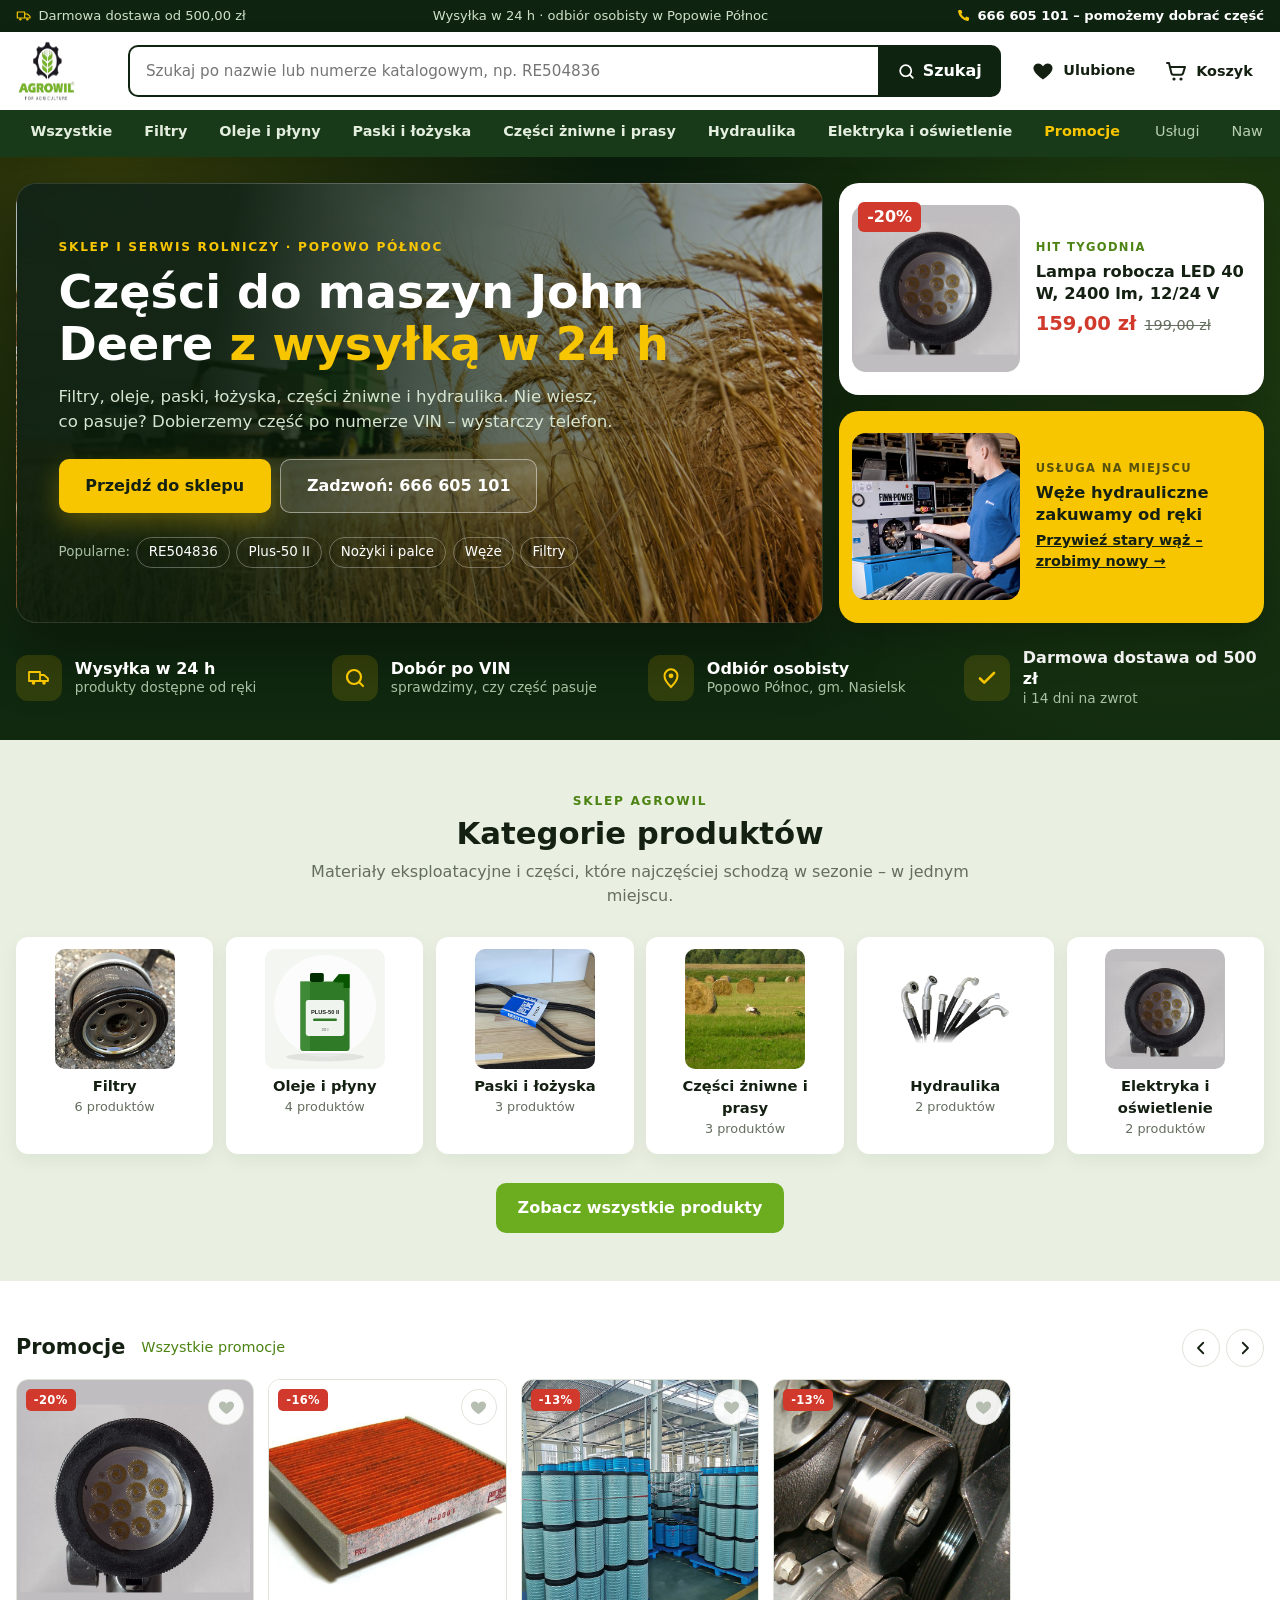
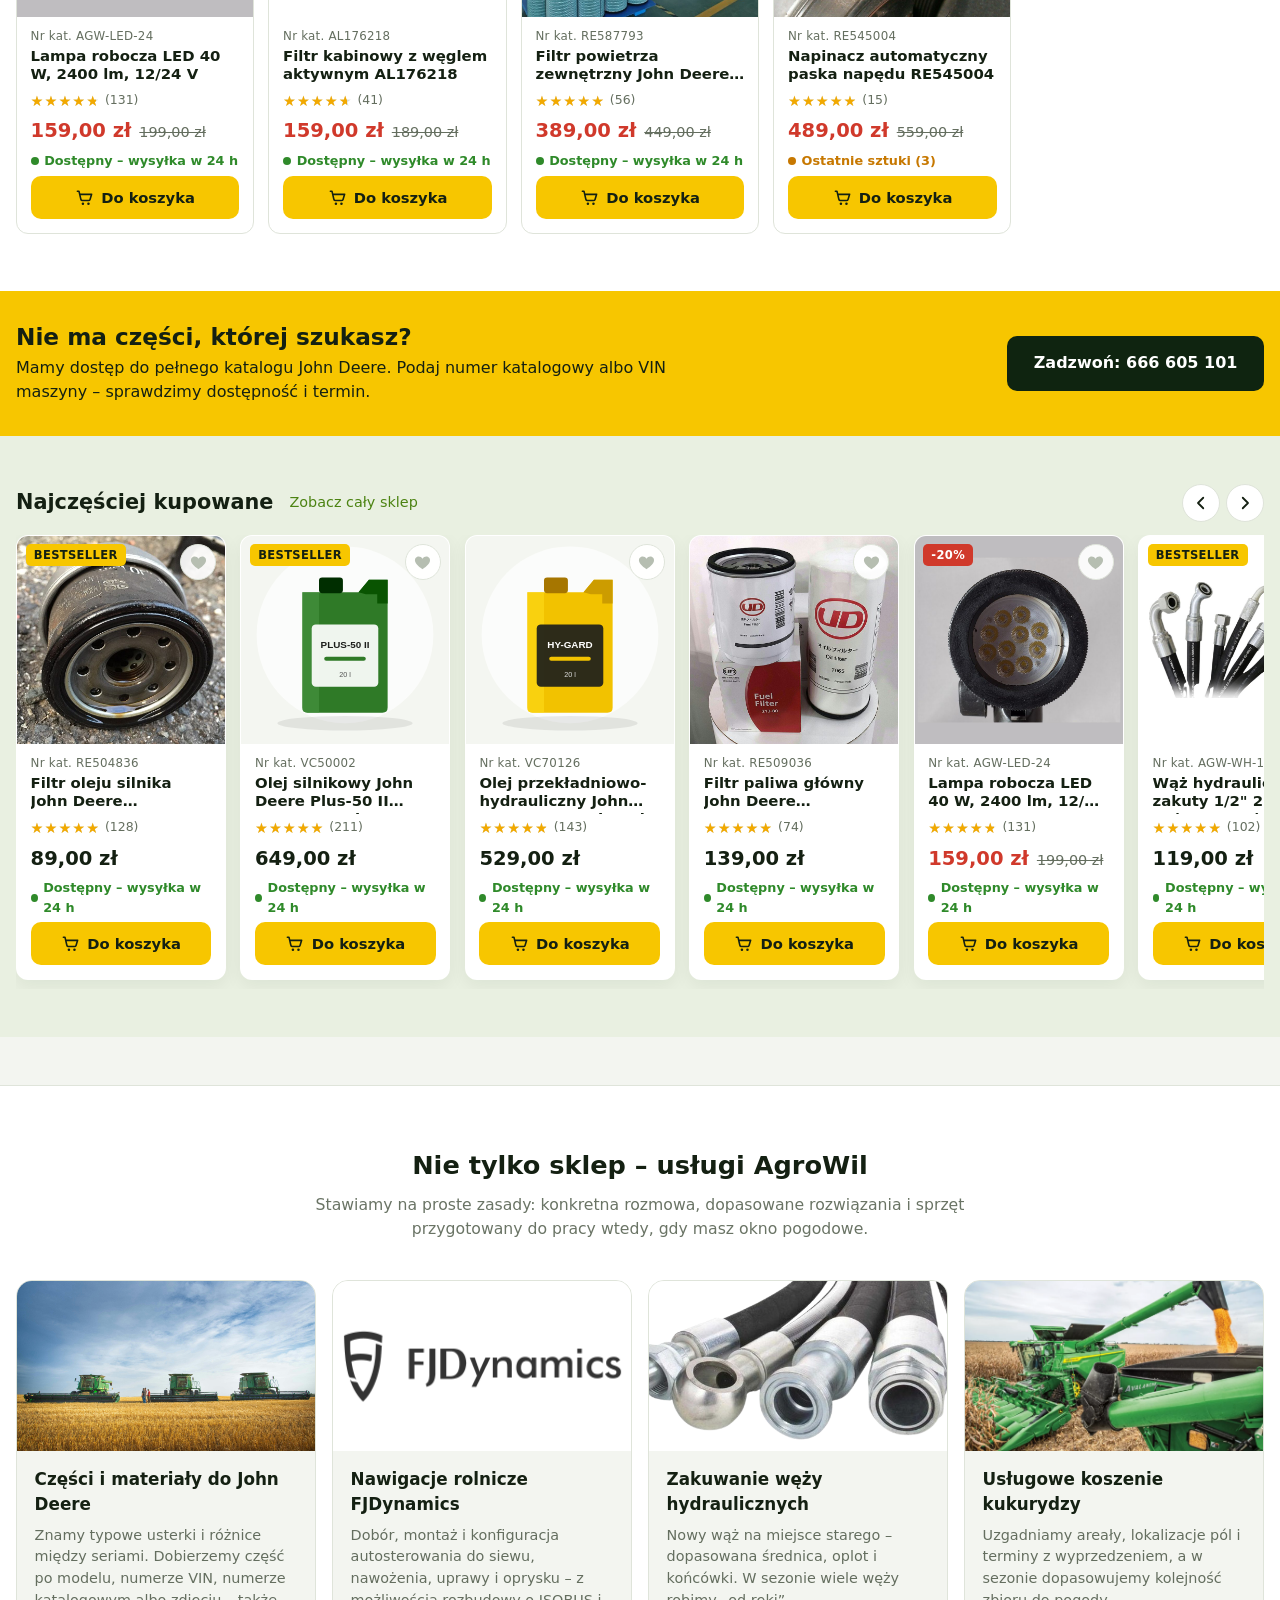
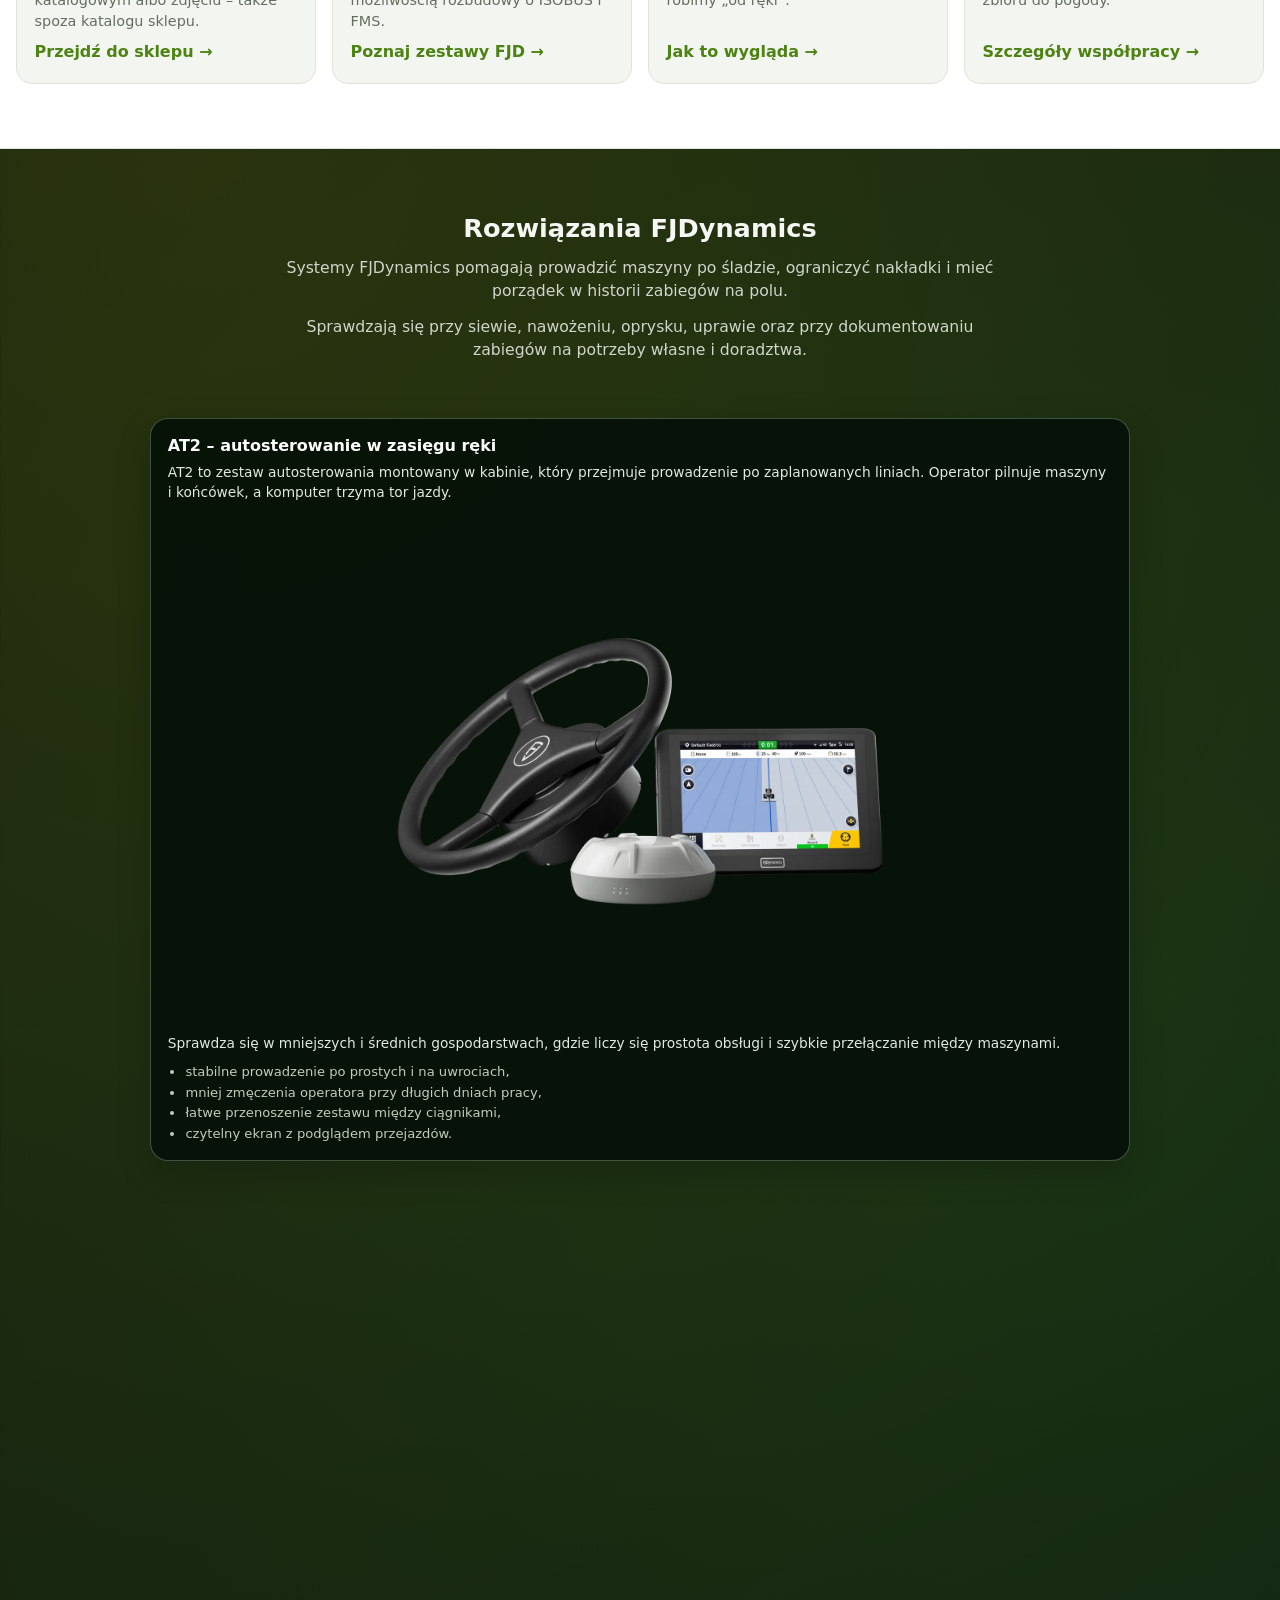
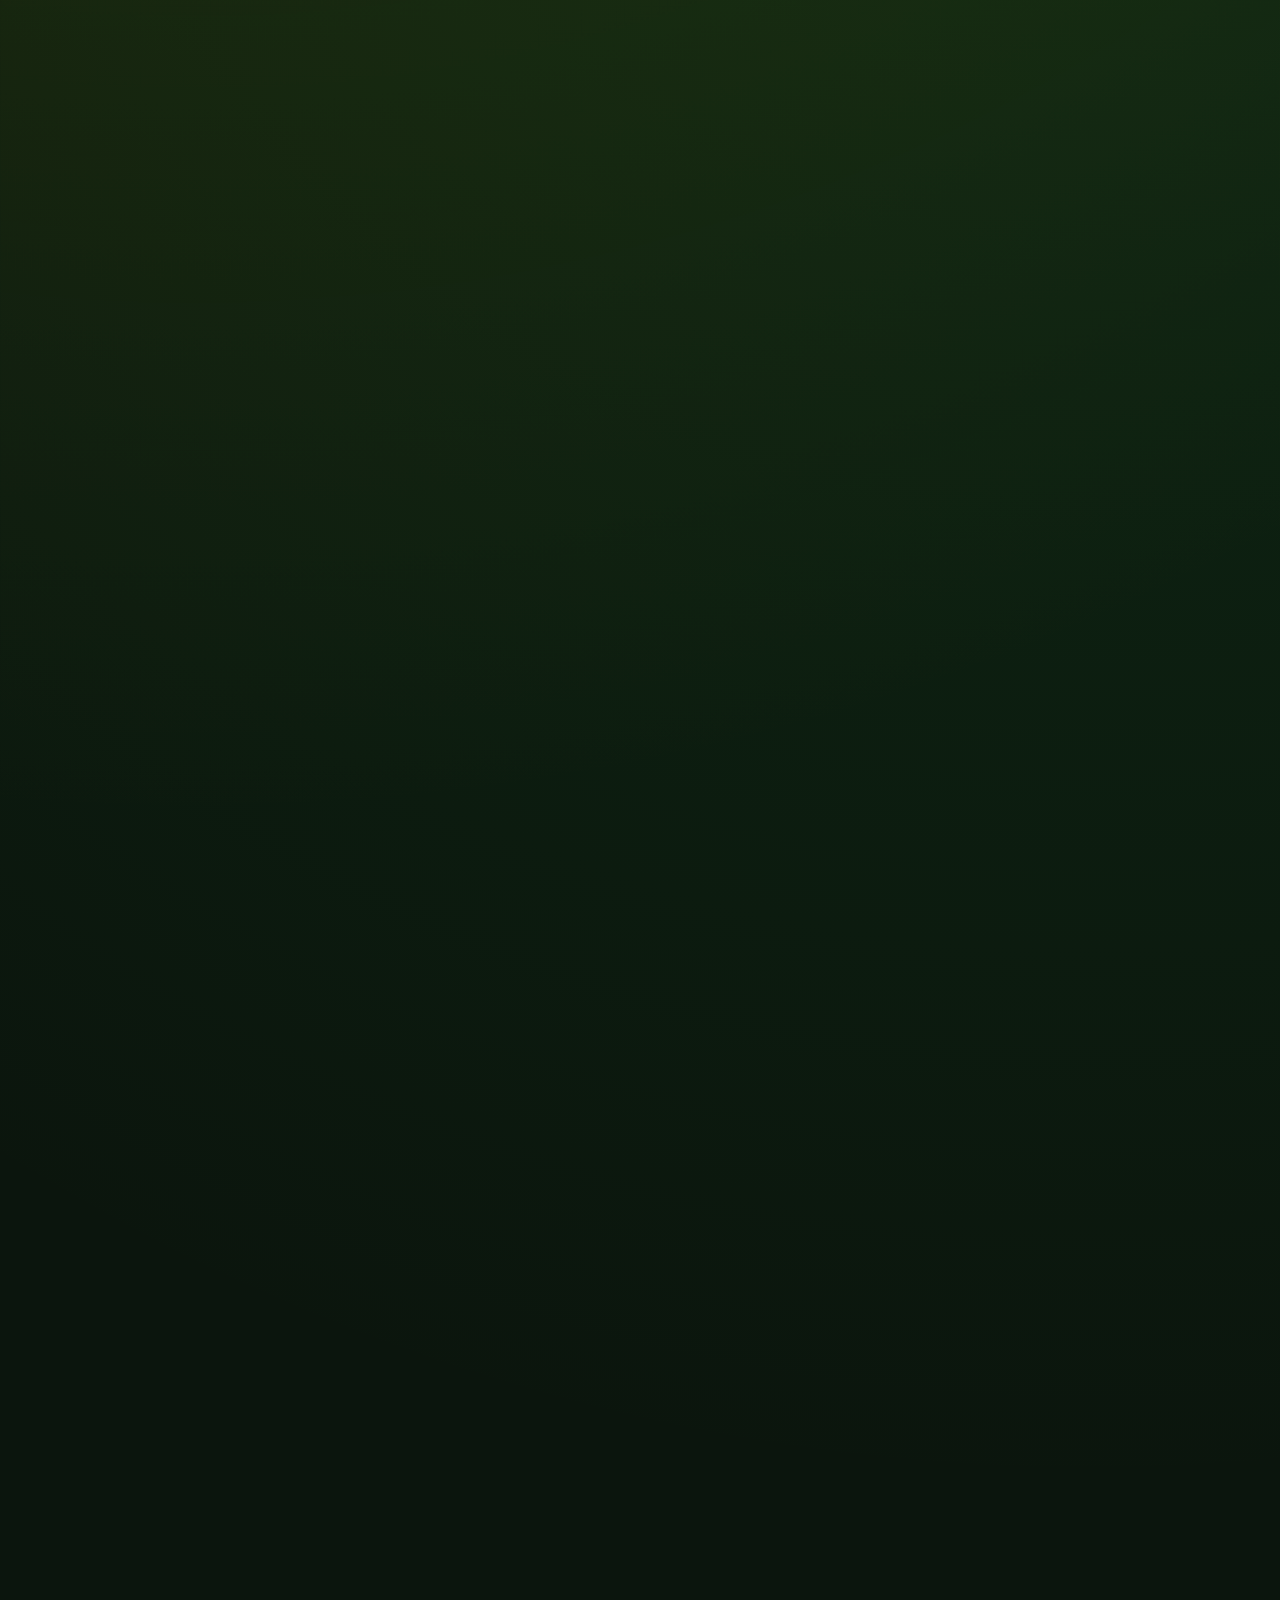
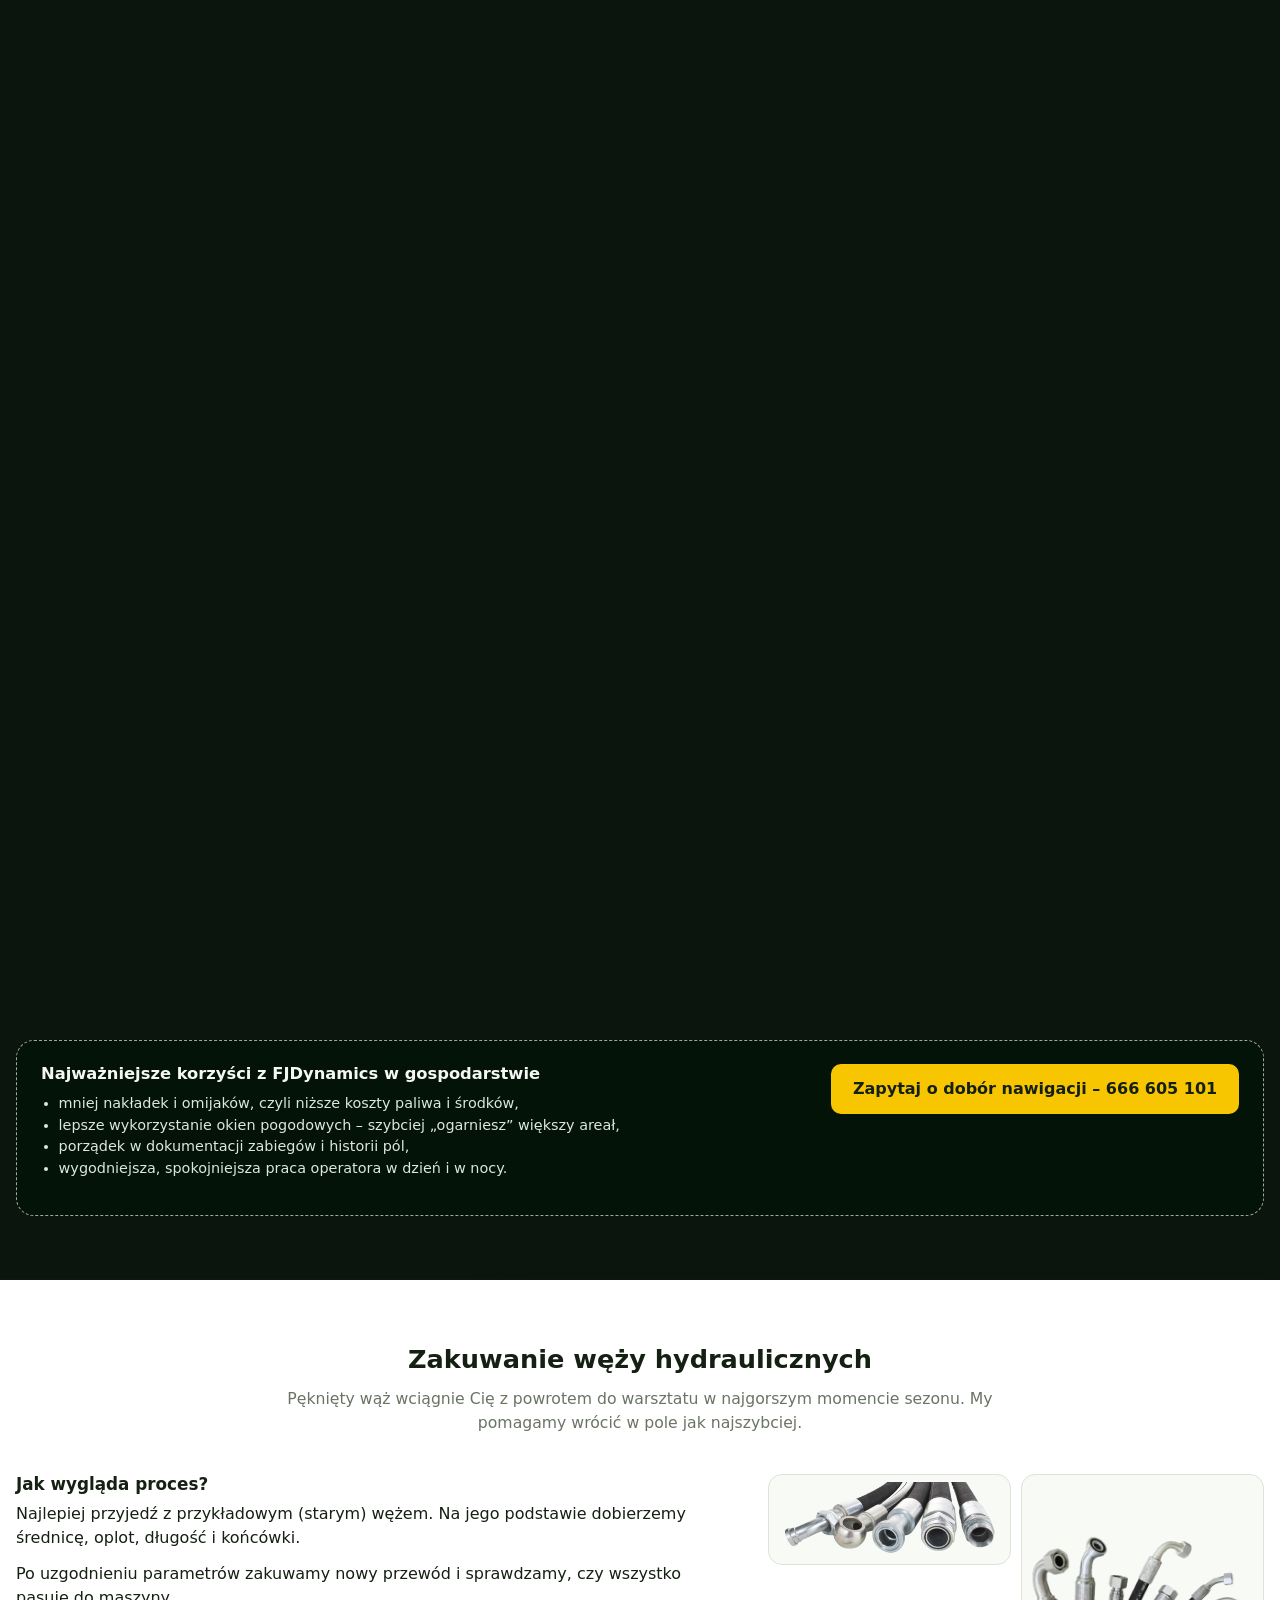
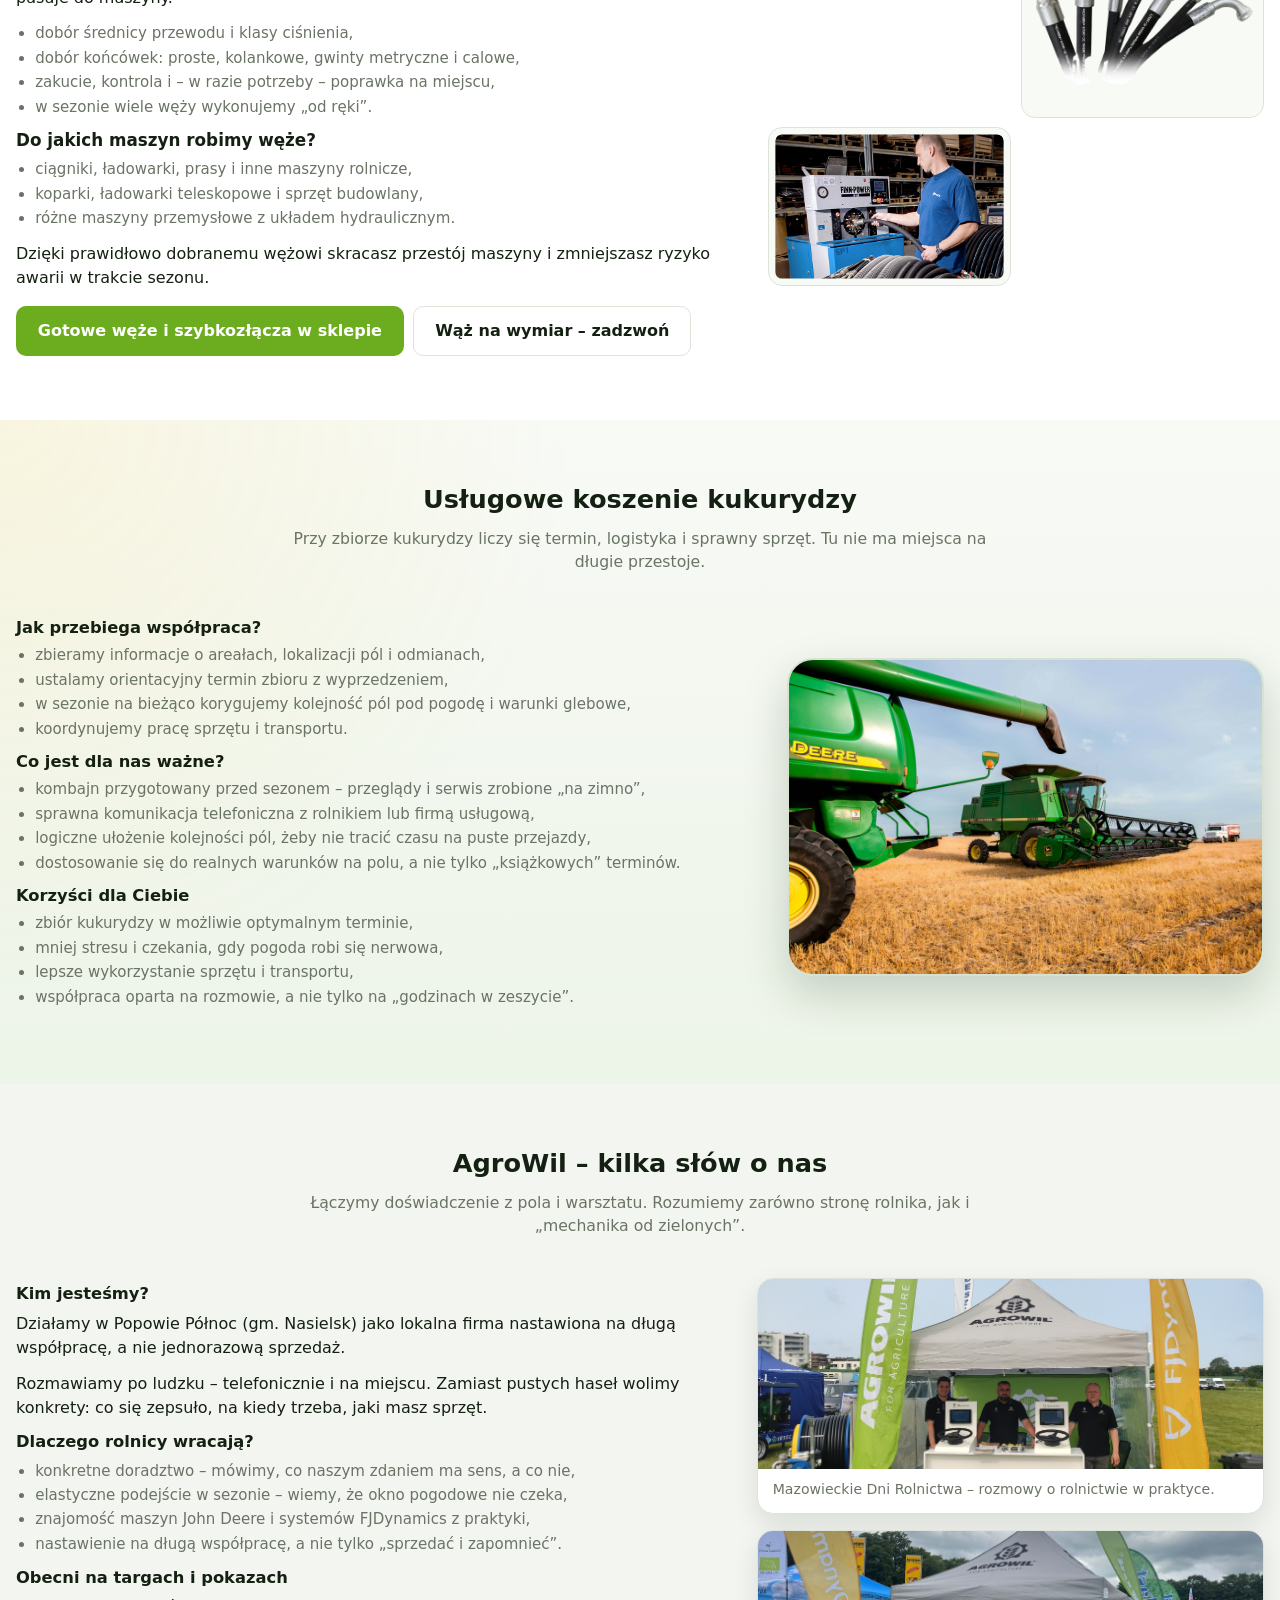
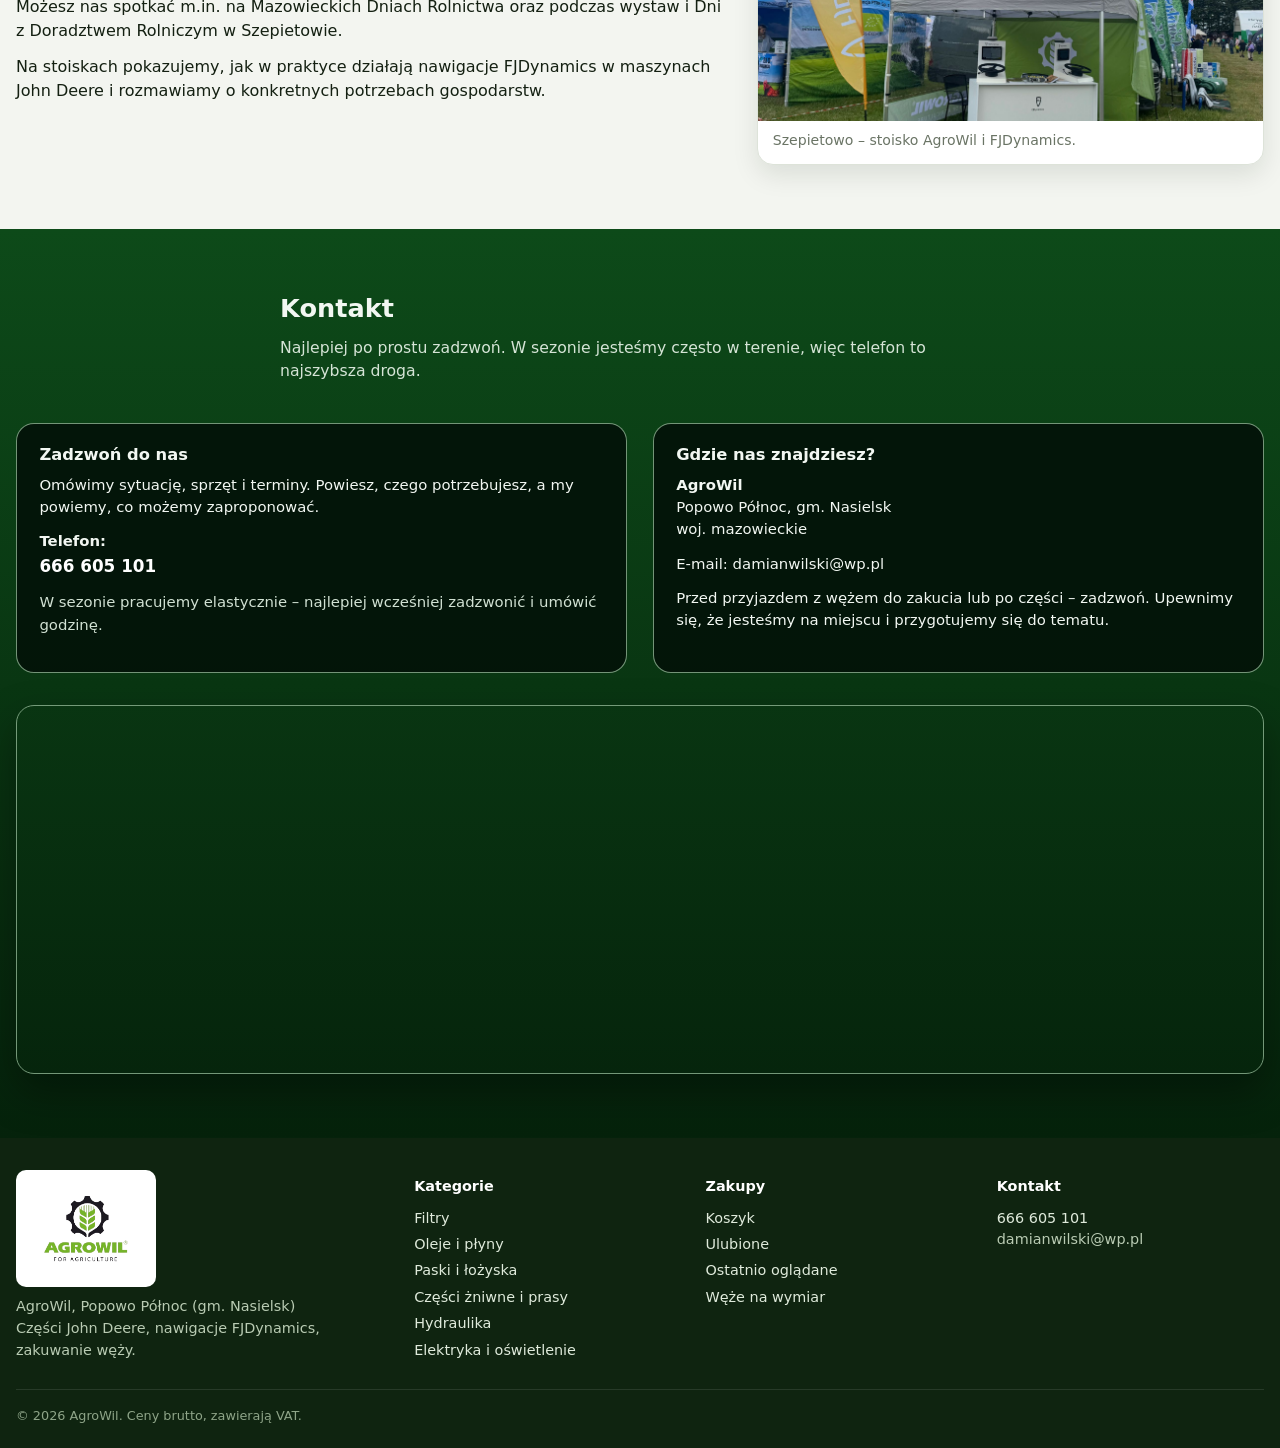
==== commit b427e37b: "Podstrona FJDynamics, nowy wygląd strony głównej, poprawki nagłówka - nowa podstrona agrowilfjdynami" ====
--- a/index.html
+++ b/index.html
@@ -14,10 +14,12 @@
 <div data-shop-header></div>
 <main>
 <!-- SKLEP – baner -->
-<section class="wrap home-hero">
+<section class="band band--hero">
+<div class="wrap">
+<div class="home-hero">
 <div class="home-hero__main">
 <span class="eyebrow">Sklep i serwis rolniczy · Popowo Północ</span>
-<h1>Części do maszyn John Deere z wysyłką w 24 h</h1>
+<h1>Części do maszyn John Deere <span class="hl">z wysyłką w 24 h</span></h1>
 <p>Filtry, oleje, paski, łożyska, części żniwne i hydraulika. Nie wiesz, co pasuje? Dobierzemy część po numerze VIN – wystarczy telefon.</p>
 <div class="home-hero__actions">
 <a class="btn btn--yellow" href="sklep.html">Przejdź do sklepu</a>
@@ -39,21 +41,45 @@
 <span class="promo-tile__txt"><small>Usługa na miejscu</small><b>Węże hydrauliczne zakuwamy od ręki</b><em>Przywieź stary wąż – zrobimy nowy →</em></span>
 </a>
 </div>
-</section>
-
-<section class="wrap home-perks" aria-label="Dlaczego AgroWil">
-<div><b>Wysyłka w 24 h</b><span>produkty dostępne od ręki</span></div>
-<div><b>Dobór po VIN</b><span>sprawdzimy, czy część pasuje</span></div>
-<div><b>Odbiór osobisty</b><span>Popowo Północ, gm. Nasielsk</span></div>
-<div><b>Darmowa dostawa</b><span>od 500 zł · 14 dni na zwrot</span></div>
-</section>
-
-<section class="wrap home-block">
-<div class="home-block__head"><h2>Kategorie produktów</h2><a href="sklep.html">Wszystkie produkty →</a></div>
+</div>
+<div class="home-perks" aria-label="Dlaczego AgroWil">
+<div><span class="home-perks__ico" data-ico="truck"></span><p><b>Wysyłka w 24 h</b><span>produkty dostępne od ręki</span></p></div>
+<div><span class="home-perks__ico" data-ico="search"></span><p><b>Dobór po VIN</b><span>sprawdzimy, czy część pasuje</span></p></div>
+<div><span class="home-perks__ico" data-ico="pin"></span><p><b>Odbiór osobisty</b><span>Popowo Północ, gm. Nasielsk</span></p></div>
+<div><span class="home-perks__ico" data-ico="check"></span><p><b>Darmowa dostawa od 500 zł</b><span>i 14 dni na zwrot</span></p></div>
+</div>
+</div>
+</section>
+
+<section class="band band--tint">
+<div class="wrap">
+<header class="band__head">
+<span class="eyebrow eyebrow--dark">Sklep AgroWil</span>
+<h2>Kategorie produktów</h2>
+<p>Materiały eksploatacyjne i części, które najczęściej schodzą w sezonie – w jednym miejscu.</p>
+</header>
 <div data-home-cats></div>
-</section>
-
-<div class="wrap" data-home-rails></div>
+<p class="band__more"><a class="btn btn--primary" href="sklep.html">Zobacz wszystkie produkty</a></p>
+</div>
+</section>
+
+<section class="band band--white">
+<div class="wrap" data-home-promo-rail></div>
+</section>
+
+<section class="band band--yellow">
+<div class="wrap cta-band">
+<div>
+<h2>Nie ma części, której szukasz?</h2>
+<p>Mamy dostęp do pełnego katalogu John Deere. Podaj numer katalogowy albo VIN maszyny – sprawdzimy dostępność i termin.</p>
+</div>
+<a class="btn btn--dark" href="tel:+48666605101">Zadzwoń: 666 605 101</a>
+</div>
+</section>
+
+<section class="band band--tint">
+<div class="wrap" data-home-best-rail></div>
+</section>
 
 <!-- USŁUGI -->
 <section class="section section-services" id="oferta">
@@ -69,11 +95,11 @@
 <span>Znamy typowe usterki i różnice między seriami. Dobierzemy część po modelu, numerze VIN, numerze katalogowym albo zdjęciu – także spoza katalogu sklepu.</span>
 <em>Przejdź do sklepu →</em></span>
 </a>
-<a class="service" href="#fjd">
+<a class="service" href="agrowilfjdynamics.html">
 <img alt="Nawigacja FJDynamics w ciągniku John Deere" loading="lazy" src="fjdynamics.png"/>
 <span class="service__body"><b>Nawigacje rolnicze FJDynamics</b>
 <span>Dobór, montaż i konfiguracja autosterowania do siewu, nawożenia, uprawy i oprysku – z możliwością rozbudowy o ISOBUS i FMS.</span>
-<em>Zobacz zestawy →</em></span>
+<em>Poznaj zestawy FJD →</em></span>
 </a>
 <a class="service" href="#weze">
 <img alt="Węże hydrauliczne do maszyn rolniczych" loading="lazy" src="weze1.png"/>
@@ -101,12 +127,12 @@
 <div class="fjd-scroll" data-fjd-scroll="">
 <div class="fjd-pin">
 <div class="fjd-stack">
-<a class="fjd-item" href="agrowilfjdynamics.html"><div class="fjd-body fjd-body--top"><h3>AT2 – autosterowanie w zasięgu ręki</h3><p>AT2 to zestaw autosterowania montowany w kabinie, który przejmuje prowadzenie po zaplanowanych liniach. Operator pilnuje maszyny i końcówek, a komputer trzyma tor jazdy.</p></div><div class="fjd-image fjd-image--mid"><img alt="Zestaw FJDynamics AT2" loading="lazy" src="at2.png"/></div><div class="fjd-body fjd-body--bottom"><p>Sprawdza się w mniejszych i średnich gospodarstwach, gdzie liczy się prostota obsługi i szybkie przełączanie między maszynami.</p><ul><li>stabilne prowadzenie po prostych i na uwrociach,</li><li>mniej zmęczenia operatora przy długich dniach pracy,</li><li>łatwe przenoszenie zestawu między ciągnikami,</li><li>czytelny ekran z podglądem przejazdów.</li></ul></div></a>
-<a class="fjd-item" href="agrowilfjdynamics.html"><div class="fjd-body fjd-body--top"><h3>AT2 Max – dla większych areałów</h3><p>AT2 Max to rozbudowany zestaw autosterowania dla gospodarstw o większej liczbie hektarów i intensywnej pracy w polu.</p></div><div class="fjd-image fjd-image--mid"><img alt="Zestaw FJDynamics AT2 Max" loading="lazy" src="at2max.png"/></div><div class="fjd-body fjd-body--bottom"><p>Ułatwia utrzymanie dokładności na dużych odcinkach, a dodatkowe funkcje pomagają lepiej zaplanować przejazdy i uwrocia.</p><ul><li>precyzyjne prowadzenie przy wyższych prędkościach roboczych,</li><li>spójne linie przejazdów na wielu polach,</li><li>możliwość pracy na różnych maszynach i narzędziach,</li><li>oszczędność paliwa i czasu na dużych areałach.</li></ul></div></a>
-<a class="fjd-item" href="agrowilfjdynamics.html"><div class="fjd-body fjd-body--top"><h3>AH2 – autosterowanie hydrauliczne</h3><p>AH2 to system autosterowania wpinany w hydraulikę ciągnika. Zapewnia stabilne prowadzenie także przy cięższych maszynach i w trudniejszych warunkach.</p></div><div class="fjd-image fjd-image--mid"><img alt="Zestaw FJDynamics AH2 – autosterowanie hydrauliczne" loading="lazy" src="ah2.png"/></div><div class="fjd-body fjd-body--bottom"><p>Sprawdza się tam, gdzie liczy się wysoka powtarzalność przejazdów oraz pewne utrzymanie linii – bez szarpania i nerwowych korekt.</p><ul><li>stabilne prowadzenie przy ciężkich narzędziach,</li><li>wysoka powtarzalność przejazdów na całym polu,</li><li>większy komfort operatora przy długich zabiegach,</li><li>pewniejsze uwrocia i praca w nocy.</li></ul></div></a>
-<a class="fjd-item" href="agrowilfjdynamics.html"><div class="fjd-body fjd-body--top"><h3>ATS – kontrola sekcji opryskiwacza</h3><p>ATS automatycznie włącza i wyłącza sekcje opryskiwacza (lub innych maszyn), aby ograniczyć nakładki i omijaki podczas zabiegu.</p></div><div class="fjd-image fjd-image--mid"><img alt="System ATS FJDynamics do opryskiwaczy" loading="lazy" src="ats.png"/></div><div class="fjd-body fjd-body--bottom"><p>Dzięki temu oszczędzasz środki, poprawiasz równomierność aplikacji i łatwiej utrzymujesz jakość pracy na klinach oraz nieregularnych działkach.</p><ul><li>mniej nakładek = mniejsze zużycie środków,</li><li>równiejsze pokrycie i lepsza jakość zabiegu,</li><li>wygodniejsza praca na uwrociach i klinach,</li><li>większa kontrola i porządek w ustawieniach maszyny.</li></ul></div></a>
-<a class="fjd-item" href="agrowilfjdynamics.html"><div class="fjd-body fjd-body--top"><h3>ISOBUS – jeden terminal, wiele maszyn</h3><p>ISOBUS (ISO 11783) pozwala obsługiwać różne maszyny z jednego terminala. Zamiast kilku komputerów w kabinie masz jeden ekran FJD.</p></div><div class="fjd-image fjd-image--mid"><img alt="ISOBUS FJDynamics – jeden terminal do wielu maszyn" loading="lazy" src="isobus.png"/></div><div class="fjd-body fjd-body--bottom"><p>Szybciej przełączasz narzędzia, masz czytelne menu i mniej przewodów. To wygoda, porządek i mniej problemów z kompatybilnością.</p><ul><li>jeden terminal do wielu maszyn,</li><li>mniej kabli i „pudełek” w kabinie,</li><li>szybsza konfiguracja i obsługa,</li><li>wygodniejsza praca operatora.</li></ul></div></a>
-<a class="fjd-item" href="agrowilfjdynamics.html"><div class="fjd-body fjd-body--top"><h3>FieldFusion / FMS – planowanie i dokumentacja</h3><p>FieldFusion / FMS to narzędzia do planowania prac polowych i dokumentowania zabiegów. Pomagają tworzyć pola, linie prowadzenia, mapy oraz raporty z wykonanych prac.</p></div><div class="fjd-image fjd-image--mid"><img alt="FieldFusion / FMS – planowanie i dokumentacja zabiegów" loading="lazy" src="fms.png"/></div><div class="fjd-body fjd-body--bottom"><p>Masz porządek w historii pól, łatwiej analizujesz koszty i możesz szybko wrócić do ustawień z poprzednich sezonów.</p><ul><li>historia zabiegów i przejazdów w jednym miejscu,</li><li>raporty i podsumowania do analizy,</li><li>łatwiejsza organizacja pracy w sezonie,</li><li>lepsza kontrola nad kosztami i zużyciem środków.</li></ul></div></a>
+<a class="fjd-item" href="agrowilfjdynamics.html#at2"><div class="fjd-body fjd-body--top"><h3>AT2 – autosterowanie w zasięgu ręki</h3><p>AT2 to zestaw autosterowania montowany w kabinie, który przejmuje prowadzenie po zaplanowanych liniach. Operator pilnuje maszyny i końcówek, a komputer trzyma tor jazdy.</p></div><div class="fjd-image fjd-image--mid"><img alt="Zestaw FJDynamics AT2" loading="lazy" src="img/fjd/at2.webp"/></div><div class="fjd-body fjd-body--bottom"><p>Sprawdza się w mniejszych i średnich gospodarstwach, gdzie liczy się prostota obsługi i szybkie przełączanie między maszynami.</p><ul><li>stabilne prowadzenie po prostych i na uwrociach,</li><li>mniej zmęczenia operatora przy długich dniach pracy,</li><li>łatwe przenoszenie zestawu między ciągnikami,</li><li>czytelny ekran z podglądem przejazdów.</li></ul></div></a>
+<a class="fjd-item" href="agrowilfjdynamics.html#at2max"><div class="fjd-body fjd-body--top"><h3>AT2 Max – dla większych areałów</h3><p>AT2 Max to rozbudowany zestaw autosterowania dla gospodarstw o większej liczbie hektarów i intensywnej pracy w polu.</p></div><div class="fjd-image fjd-image--mid"><img alt="Zestaw FJDynamics AT2 Max" loading="lazy" src="img/fjd/at2max.webp"/></div><div class="fjd-body fjd-body--bottom"><p>Ułatwia utrzymanie dokładności na dużych odcinkach, a dodatkowe funkcje pomagają lepiej zaplanować przejazdy i uwrocia.</p><ul><li>precyzyjne prowadzenie przy wyższych prędkościach roboczych,</li><li>spójne linie przejazdów na wielu polach,</li><li>możliwość pracy na różnych maszynach i narzędziach,</li><li>oszczędność paliwa i czasu na dużych areałach.</li></ul></div></a>
+<a class="fjd-item" href="agrowilfjdynamics.html#ah2"><div class="fjd-body fjd-body--top"><h3>AH2 – autosterowanie hydrauliczne</h3><p>AH2 to system autosterowania wpinany w hydraulikę ciągnika. Zapewnia stabilne prowadzenie także przy cięższych maszynach i w trudniejszych warunkach.</p></div><div class="fjd-image fjd-image--mid"><img alt="Zestaw FJDynamics AH2 – autosterowanie hydrauliczne" loading="lazy" src="img/fjd/ah2.webp"/></div><div class="fjd-body fjd-body--bottom"><p>Sprawdza się tam, gdzie liczy się wysoka powtarzalność przejazdów oraz pewne utrzymanie linii – bez szarpania i nerwowych korekt.</p><ul><li>stabilne prowadzenie przy ciężkich narzędziach,</li><li>wysoka powtarzalność przejazdów na całym polu,</li><li>większy komfort operatora przy długich zabiegach,</li><li>pewniejsze uwrocia i praca w nocy.</li></ul></div></a>
+<a class="fjd-item" href="agrowilfjdynamics.html#ats"><div class="fjd-body fjd-body--top"><h3>ATS – kontrola sekcji opryskiwacza</h3><p>ATS automatycznie włącza i wyłącza sekcje opryskiwacza (lub innych maszyn), aby ograniczyć nakładki i omijaki podczas zabiegu.</p></div><div class="fjd-image fjd-image--mid"><img alt="System ATS FJDynamics do opryskiwaczy" loading="lazy" src="img/fjd/ats.webp"/></div><div class="fjd-body fjd-body--bottom"><p>Dzięki temu oszczędzasz środki, poprawiasz równomierność aplikacji i łatwiej utrzymujesz jakość pracy na klinach oraz nieregularnych działkach.</p><ul><li>mniej nakładek = mniejsze zużycie środków,</li><li>równiejsze pokrycie i lepsza jakość zabiegu,</li><li>wygodniejsza praca na uwrociach i klinach,</li><li>większa kontrola i porządek w ustawieniach maszyny.</li></ul></div></a>
+<a class="fjd-item" href="agrowilfjdynamics.html#isobus"><div class="fjd-body fjd-body--top"><h3>ISOBUS – jeden terminal, wiele maszyn</h3><p>ISOBUS (ISO 11783) pozwala obsługiwać różne maszyny z jednego terminala. Zamiast kilku komputerów w kabinie masz jeden ekran FJD.</p></div><div class="fjd-image fjd-image--mid"><img alt="ISOBUS FJDynamics – jeden terminal do wielu maszyn" loading="lazy" src="img/fjd/isobus.webp"/></div><div class="fjd-body fjd-body--bottom"><p>Szybciej przełączasz narzędzia, masz czytelne menu i mniej przewodów. To wygoda, porządek i mniej problemów z kompatybilnością.</p><ul><li>jeden terminal do wielu maszyn,</li><li>mniej kabli i „pudełek” w kabinie,</li><li>szybsza konfiguracja i obsługa,</li><li>wygodniejsza praca operatora.</li></ul></div></a>
+<a class="fjd-item" href="agrowilfjdynamics.html#fms"><div class="fjd-body fjd-body--top"><h3>FieldFusion / FMS – planowanie i dokumentacja</h3><p>FieldFusion / FMS to narzędzia do planowania prac polowych i dokumentowania zabiegów. Pomagają tworzyć pola, linie prowadzenia, mapy oraz raporty z wykonanych prac.</p></div><div class="fjd-image fjd-image--mid"><img alt="FieldFusion / FMS – planowanie i dokumentacja zabiegów" loading="lazy" src="img/fjd/fms.webp"/></div><div class="fjd-body fjd-body--bottom"><p>Masz porządek w historii pól, łatwiej analizujesz koszty i możesz szybko wrócić do ustawień z poprzednich sezonów.</p><ul><li>historia zabiegów i przejazdów w jednym miejscu,</li><li>raporty i podsumowania do analizy,</li><li>łatwiejsza organizacja pracy w sezonie,</li><li>lepsza kontrola nad kosztami i zużyciem środków.</li></ul></div></a>
 </div>
 </div>
 </div>
@@ -269,7 +295,7 @@
 </div>
 </div>
 </section>
-<div class="wrap" data-home-recent></div>
+<section class="band band--tint band--recent"><div class="wrap" data-home-recent></div></section>
 </main>
 <div data-shop-footer="no-perks"></div>
 <script defer src="shop/products.js"></script>
--- a/shop/shop.css
+++ b/shop/shop.css
@@ -33,7 +33,7 @@
 body.no-scroll { overflow: hidden; }
 
 /* pola i kotwice nie chowają się pod przyklejonym nagłówkiem */
-.shop input, .shop textarea, .shop [id] { scroll-margin-top: 170px; }
+.shop input, .shop textarea, .shop [id] { scroll-margin-top: calc(var(--shop-header-h, 130px) + 16px); }
 
 .shop img { max-width: 100%; display: block; }
 .shop a { color: var(--lime-d); text-decoration: none; }
@@ -100,10 +100,6 @@
 .shop-header__row { display: flex; align-items: center; gap: 1.2rem; padding: .55rem 0; }
 .shop-logo { display: flex; align-items: center; gap: .1rem; flex-shrink: 0; text-decoration: none !important; }
 .shop-logo img { height: 104px; width: auto; margin: -22px -16px; }
-.shop-logo span {
-  font-weight: 800; font-size: .72rem; letter-spacing: .14em; text-transform: uppercase;
-  background: var(--forest); color: var(--yellow); padding: .15rem .45rem; border-radius: 4px; align-self: flex-end; margin-bottom: 10px;
-}
 .shop-burger { display: none; }
 
 .shop-search { position: relative; flex: 1; display: flex; }
@@ -614,49 +610,79 @@
 
 /* ---------- Strona główna ---------- */
 .home .container { width: min(1280px, 100% - 2rem); }
-.home main > .wrap:first-child { margin-top: 1.2rem; }
-
-.home-hero { display: grid; grid-template-columns: minmax(0, 1.9fr) minmax(0, 1fr); gap: 1rem; margin-top: 1.2rem; }
+
+/* pasy na pełną szerokość – naprzemienne tła, spójne z ciemnymi sekcjami FJD i kontaktu */
+.band { padding: 3rem 0; }
+.band--white { background: #fff; }
+.band--tint { background: #e9f0e1; }
+.band--yellow { background: var(--yellow); padding: 2rem 0; }
+.band--hero {
+  position: relative; padding: 1.6rem 0 2rem; color: #fff; overflow: hidden;
+  background:
+    radial-gradient(circle at 8% 0%, rgba(247, 198, 0, .16) 0, transparent 38%),
+    radial-gradient(circle at 92% 20%, rgba(108, 173, 31, .22) 0, transparent 42%),
+    linear-gradient(180deg, #0b1d0c 0, #10290f 100%);
+}
+.band .rail { margin-top: 0; }
+.band__head { text-align: center; max-width: 720px; margin: 0 auto 1.8rem; }
+.band__head h2 { margin: .2rem 0 .5rem; font-size: clamp(1.5rem, 2.4vw, 2rem); }
+.band__head p { margin: 0; color: var(--muted); }
+.band__more { text-align: center; margin: 1.6rem 0 0; }
+.band--recent { padding: 2.4rem 0; }
+
+.eyebrow { display: inline-block; font-size: .76rem; font-weight: 800; letter-spacing: .14em; text-transform: uppercase; color: var(--yellow); margin-bottom: .7rem; }
+.eyebrow--dark { color: var(--lime-d); margin-bottom: 0; }
+
+.home-hero { display: grid; grid-template-columns: minmax(0, 1.9fr) minmax(0, 1fr); gap: 1rem; }
 .home-hero__main {
-  display: flex; flex-direction: column; justify-content: center; min-height: 420px; padding: 2.4rem 2.6rem;
-  border-radius: 18px; color: #fff; overflow: hidden;
-  background: linear-gradient(100deg, rgba(8, 26, 9, .95) 25%, rgba(8, 26, 9, .55) 70%, rgba(8, 26, 9, .25)), url("../jd1.jpg") center / cover;
-}
-.eyebrow { align-self: flex-start; font-size: .76rem; font-weight: 800; letter-spacing: .14em; text-transform: uppercase; color: var(--yellow); margin-bottom: .7rem; }
-.home-hero__main h1 { margin: 0 0 .8rem; font-size: clamp(1.7rem, 3.4vw, 2.7rem); max-width: 620px; }
-.home-hero__main p { margin: 0; max-width: 560px; color: #d6e5d0; font-size: 1.02rem; }
-.home-hero__actions { display: flex; flex-wrap: wrap; gap: .6rem; margin-top: 1.4rem; }
-.home-hero__actions .btn { padding: .85rem 1.5rem; }
-.home-hero__tags { display: flex; flex-wrap: wrap; align-items: center; gap: .4rem; margin-top: 1.4rem; font-size: .84rem; color: #a9c0a2; }
+  display: flex; flex-direction: column; justify-content: center; align-items: flex-start; min-height: 440px; padding: 2.4rem 2.6rem;
+  border-radius: 20px; overflow: hidden; border: 1px solid rgba(255, 255, 255, .12); box-shadow: 0 30px 60px rgba(0, 0, 0, .35);
+  background: linear-gradient(100deg, rgba(8, 26, 9, .94) 25%, rgba(8, 26, 9, .5) 70%, rgba(8, 26, 9, .15)), url("../jd1.jpg") center / cover;
+}
+.home-hero__main h1 { margin: 0 0 .9rem; font-size: clamp(1.8rem, 3.6vw, 2.9rem); max-width: 640px; line-height: 1.12; }
+.home-hero__main h1 .hl { color: var(--yellow); }
+.home-hero__main p { margin: 0; max-width: 560px; color: #d6e5d0; font-size: 1.04rem; }
+.home-hero__actions { display: flex; flex-wrap: wrap; gap: .6rem; margin-top: 1.5rem; }
+.home-hero__actions .btn { padding: .9rem 1.6rem; font-size: 1rem; }
+.home-hero__actions .btn--yellow { box-shadow: 0 10px 26px rgba(247, 198, 0, .3); }
+.home-hero__tags { display: flex; flex-wrap: wrap; align-items: center; gap: .4rem; margin-top: 1.5rem; font-size: .84rem; color: #a9c0a2; }
 .home-hero__tags a { padding: .25rem .7rem; border-radius: 99px; border: 1px solid rgba(255, 255, 255, .3); color: #fff !important; text-decoration: none !important; }
 .home-hero__tags a:hover { background: rgba(255, 255, 255, .12); }
 
 .home-hero__side { display: grid; grid-template-rows: 1fr 1fr; gap: 1rem; }
 .promo-tile {
   position: relative; display: grid; grid-template-columns: 42% 1fr; align-items: center; gap: 1rem; overflow: hidden;
-  background: #fff; border: 1px solid var(--line); border-radius: 18px; padding: .8rem; color: var(--ink) !important;
-  text-decoration: none !important; transition: box-shadow .18s, border-color .18s;
-}
-.promo-tile:hover { box-shadow: var(--shadow); border-color: var(--lime); }
-.promo-tile > img, .promo-tile > svg { width: 100%; aspect-ratio: 1; object-fit: cover; border-radius: 12px; }
+  background: #fff; border-radius: 20px; padding: .8rem; color: var(--ink) !important;
+  text-decoration: none !important; transition: transform .18s, box-shadow .18s; box-shadow: 0 20px 40px rgba(0, 0, 0, .25);
+}
+.promo-tile:hover { transform: translateY(-3px); box-shadow: 0 26px 50px rgba(0, 0, 0, .35); }
+.promo-tile > img, .promo-tile > svg { width: 100%; aspect-ratio: 1; object-fit: cover; border-radius: 14px; }
 .promo-tile__badge { position: absolute; top: 1.2rem; left: 1.2rem; background: var(--sale); color: #fff; font-weight: 800; padding: .2rem .55rem; border-radius: 6px; }
 .promo-tile__txt { display: flex; flex-direction: column; gap: .3rem; }
 .promo-tile__txt small { font-size: .72rem; font-weight: 800; letter-spacing: .12em; text-transform: uppercase; color: var(--lime-d); }
 .promo-tile__txt b { font-size: 1.02rem; line-height: 1.3; }
 .promo-tile__txt em { font-style: normal; color: var(--lime-d); font-weight: 600; font-size: .9rem; }
-.promo-tile--service { background: var(--forest-2); border-color: var(--forest-2); color: #fff !important; }
-.promo-tile--service .promo-tile__txt small { color: var(--yellow); }
-.promo-tile--service .promo-tile__txt em { color: #cfe6c3; }
-.promo-tile--service > img { object-fit: cover; background: #fff; }
-
-.home-perks { display: grid; grid-template-columns: repeat(4, 1fr); gap: 1rem; margin: 1.2rem auto 2rem; padding: 1rem 1.2rem; background: #fff; border: 1px solid var(--line); border-radius: 14px; }
-.home-perks div { display: flex; flex-direction: column; padding-left: .9rem; border-left: 3px solid var(--lime); }
-.home-perks span { font-size: .86rem; color: var(--muted); }
-
-.home-block__head { display: flex; align-items: baseline; justify-content: space-between; gap: 1rem; margin-bottom: .8rem; }
-.home-block__head h2 { margin: 0; font-size: 1.3rem; }
-.home-block__head a { white-space: nowrap; font-size: .92rem; }
-.home-block .cat-tiles { margin-bottom: 0; }
+.promo-tile--service { background: var(--yellow); }
+.promo-tile--service .promo-tile__txt small { color: var(--ink); opacity: .7; }
+.promo-tile--service .promo-tile__txt em { color: var(--ink); text-decoration: underline; }
+.promo-tile--service > img { background: #fff; }
+
+.home-perks { display: grid; grid-template-columns: repeat(4, 1fr); gap: 1rem; margin-top: 1.6rem; }
+.home-perks > div { display: flex; align-items: center; gap: .8rem; }
+.home-perks p { margin: 0; display: flex; flex-direction: column; line-height: 1.3; }
+.home-perks span:not(.home-perks__ico) { font-size: .86rem; color: #a9c0a2; }
+.home-perks__ico { flex-shrink: 0; display: grid; place-items: center; width: 46px; height: 46px; border-radius: 12px; background: rgba(247, 198, 0, .14); color: var(--yellow); }
+.home-perks__ico svg { width: 24px; height: 24px; }
+
+.band--tint .cat-tile { border-color: transparent; box-shadow: 0 6px 18px rgba(15, 36, 16, .06); }
+.band--tint .cat-tile:hover { border-color: var(--lime); }
+.band--tint .pcard { border-color: transparent; box-shadow: 0 6px 18px rgba(15, 36, 16, .06); }
+
+.cta-band { display: flex; align-items: center; justify-content: space-between; gap: 1.5rem; }
+.cta-band h2 { margin: 0 0 .3rem; font-size: 1.45rem; }
+.cta-band p { margin: 0; max-width: 720px; }
+.btn--dark { background: var(--forest); color: #fff !important; flex-shrink: 0; padding: .9rem 1.6rem; }
+.btn--dark:hover { background: #000; }
 
 /* sekcje informacyjne w nowym układzie */
 .home .section-services { background: #fff; margin-top: 3rem; border-top: 1px solid var(--line); border-bottom: 1px solid var(--line); }
@@ -686,9 +712,97 @@
   .home-hero__side { grid-template-rows: none; grid-template-columns: 1fr 1fr; }
   .home-perks { grid-template-columns: repeat(2, 1fr); }
   .fjd-summary__cta { float: none; margin: 0 0 1rem; }
+  .cta-band { flex-direction: column; align-items: flex-start; }
+  .band { padding: 2.2rem 0; }
 }
 @media (max-width: 600px) {
   .home-hero__side { grid-template-columns: 1fr; }
   .services { grid-template-columns: 1fr; }
   .home-hero__actions .btn { flex: 1; }
 }
+
+/* FJD (przypinane karty) – liczone od dołu przyklejonego nagłówka, żeby menu nie zasłaniało tytułów */
+@media (min-width: 992px) and (prefers-reduced-motion: no-preference) {
+  .shop .fjd-pin { top: var(--shop-header-h, 0px); height: calc(100vh - var(--shop-header-h, 0px)); }
+  .shop .fjd-stack { height: min(calc(100vh - var(--shop-header-h, 0px) - 2rem), 920px); }
+}
+
+/* ---------- Podstrona FJDynamics ---------- */
+.fjd-page .hl, .home .hl { color: var(--yellow); }
+.fjd-page [id] { scroll-margin-top: calc(var(--shop-header-h, 130px) + 70px); }
+.crumbs--light { margin-top: 0; }
+.crumbs--light, .crumbs--light a, .crumbs--light span:last-child { color: #a9c0a2 !important; }
+
+.fjd-hero { padding: 2.2rem 0 2.6rem; }
+.fjd-hero__grid { display: grid; grid-template-columns: minmax(0, 1fr) minmax(0, 1.05fr); gap: 2.4rem; align-items: center; }
+.fjd-hero h1 { margin: 0 0 .9rem; font-size: clamp(1.9rem, 3.6vw, 3rem); line-height: 1.1; }
+.fjd-hero p { margin: 0; color: #d6e5d0; font-size: 1.04rem; max-width: 560px; }
+.fjd-hero__img img { width: 100%; border-radius: 20px; box-shadow: 0 30px 60px rgba(0, 0, 0, .4); border: 1px solid rgba(255, 255, 255, .12); }
+
+.fjd-subnav { position: sticky; top: var(--shop-header-h, 0px); z-index: 40; background: #fff; border-bottom: 1px solid var(--line); box-shadow: 0 6px 16px rgba(15, 36, 16, .06); }
+.fjd-subnav__inner { display: flex; gap: .3rem; overflow-x: auto; padding: .55rem 0; scrollbar-width: none; }
+.fjd-subnav__inner::-webkit-scrollbar { display: none; }
+.fjd-subnav a { flex-shrink: 0; padding: .4rem .9rem; border-radius: 99px; color: var(--ink) !important; font-weight: 600; font-size: .9rem; text-decoration: none !important; }
+.fjd-subnav a:hover { background: var(--lime-soft); }
+.fjd-subnav a.is-active { background: var(--forest-2); color: #fff !important; }
+
+.fjd-benefits { display: grid; grid-template-columns: repeat(4, 1fr); gap: 1rem; }
+.fjd-benefits div { display: flex; flex-direction: column; gap: .3rem; padding: 1.1rem 1.2rem; border-radius: 14px; background: var(--bg); border-top: 4px solid var(--lime); }
+.fjd-benefits span { color: var(--muted); font-size: .92rem; }
+
+.fjd-prod { display: grid; grid-template-columns: minmax(0, 1fr) minmax(0, 1fr); gap: 2.4rem; align-items: center; padding: 2rem 0; }
+.fjd-prod + .fjd-prod { border-top: 1px solid rgba(15, 36, 16, .1); }
+.fjd-prod--rev .fjd-prod__img { order: 2; }
+.fjd-prod__img { display: grid; place-items: center; padding: 1.5rem; border-radius: 20px; background: radial-gradient(circle at 50% 40%, #ffffff 0, #f1f4ee 70%); border: 1px solid var(--line); min-height: 320px; }
+.band--white .fjd-prod__img { background: radial-gradient(circle at 50% 40%, #ffffff 0, #edf2e6 75%); }
+.fjd-prod__img img { width: 100%; max-height: 360px; object-fit: contain; }
+.fjd-prod__body h3 { margin: .5rem 0 .6rem; font-size: clamp(1.3rem, 2vw, 1.65rem); }
+.fjd-prod__body h4 { margin: 1rem 0 .3rem; font-size: .95rem; }
+.fjd-prod__body p { margin: 0 0 .5rem; }
+.fjd-prod__body .btn { margin-top: .8rem; }
+.tag { display: inline-block; padding: .2rem .65rem; border-radius: 99px; background: var(--lime-soft); color: var(--lime-d); font-size: .78rem; font-weight: 700; border: 1px solid #cfe3b7; }
+.ticks { list-style: none; margin: .7rem 0 0; padding: 0; display: grid; gap: .35rem; }
+.ticks li { position: relative; padding-left: 1.7rem; }
+.ticks li::before { content: "✓"; position: absolute; left: 0; top: .05rem; display: grid; place-items: center; width: 1.2rem; height: 1.2rem; border-radius: 50%; background: var(--lime); color: #fff; font-size: .72rem; font-weight: 800; }
+
+.table-wrap { overflow-x: auto; border-radius: 16px; background: #fff; box-shadow: 0 6px 18px rgba(15, 36, 16, .06); }
+.compare { width: 100%; min-width: 640px; border-collapse: collapse; }
+.compare th, .compare td { padding: .9rem 1.1rem; text-align: left; border-bottom: 1px solid var(--line); font-size: .95rem; }
+.compare thead th { background: var(--forest-2); color: #fff; font-size: 1.05rem; }
+.compare thead th:first-child { background: var(--forest); }
+.compare tbody th { color: var(--muted); font-weight: 600; width: 28%; }
+.compare tbody tr:last-child > * { border-bottom: 0; }
+
+.fjd-steps { list-style: none; margin: 0; padding: 0; display: grid; grid-template-columns: repeat(4, 1fr); gap: 1rem; counter-reset: step; }
+.fjd-steps li { counter-increment: step; position: relative; display: flex; flex-direction: column; gap: .4rem; padding: 3.4rem 1.2rem 1.3rem; border-radius: 16px; background: var(--bg); }
+.fjd-steps li::before { content: counter(step); position: absolute; top: 1rem; left: 1.2rem; display: grid; place-items: center; width: 36px; height: 36px; border-radius: 50%; background: var(--yellow); font-weight: 800; }
+.fjd-steps span { color: var(--muted); font-size: .92rem; }
+
+.fjd-faq-grid { display: grid; grid-template-columns: minmax(0, .85fr) minmax(0, 1.15fr); gap: 2.4rem; align-items: start; }
+.fjd-faq-grid h2 { margin: .3rem 0 .6rem; font-size: clamp(1.5rem, 2.4vw, 2rem); }
+.fjd-faq-grid > div > p { color: var(--muted); }
+.fjd-gallery { display: grid; grid-template-columns: 1fr 1fr; gap: .8rem; margin-top: 1.6rem; }
+.fjd-gallery figure { margin: 0; background: #fff; border-radius: 14px; overflow: hidden; }
+.fjd-gallery img { width: 100%; height: 150px; object-fit: cover; }
+.fjd-gallery figcaption { padding: .45rem .7rem .6rem; font-size: .8rem; color: var(--muted); }
+.faq { display: grid; gap: .6rem; }
+.faq details { background: #fff; border-radius: 14px; box-shadow: 0 6px 18px rgba(15, 36, 16, .06); }
+.faq summary { cursor: pointer; list-style: none; padding: 1rem 3rem 1rem 1.2rem; font-weight: 700; position: relative; }
+.faq summary::-webkit-details-marker { display: none; }
+.faq summary::after { content: "+"; position: absolute; right: 1.1rem; top: 50%; transform: translateY(-50%); width: 28px; height: 28px; display: grid; place-items: center; border-radius: 50%; background: var(--lime-soft); color: var(--lime-d); font-size: 1.2rem; }
+.faq details[open] summary::after { content: "–"; }
+.faq details p { margin: 0; padding: 0 1.2rem 1.1rem; color: var(--muted); }
+
+@media (max-width: 900px) {
+  .fjd-hero__grid, .fjd-prod, .fjd-faq-grid { grid-template-columns: 1fr; gap: 1.4rem; }
+  .fjd-prod--rev .fjd-prod__img { order: 0; }
+  .fjd-prod__img { min-height: 0; }
+  .fjd-benefits, .fjd-steps { grid-template-columns: repeat(2, 1fr); }
+}
+@media (max-width: 600px) {
+  .fjd-benefits, .fjd-steps { grid-template-columns: 1fr; }
+}
+
+/* karty FJD na stronie głównej to linki – zachowaj jasny tekst na ciemnym tle */
+.shop a.fjd-item { color: #f4f7f3 !important; text-decoration: none !important; }
+.shop a.fjd-item h3 { color: #fff; }
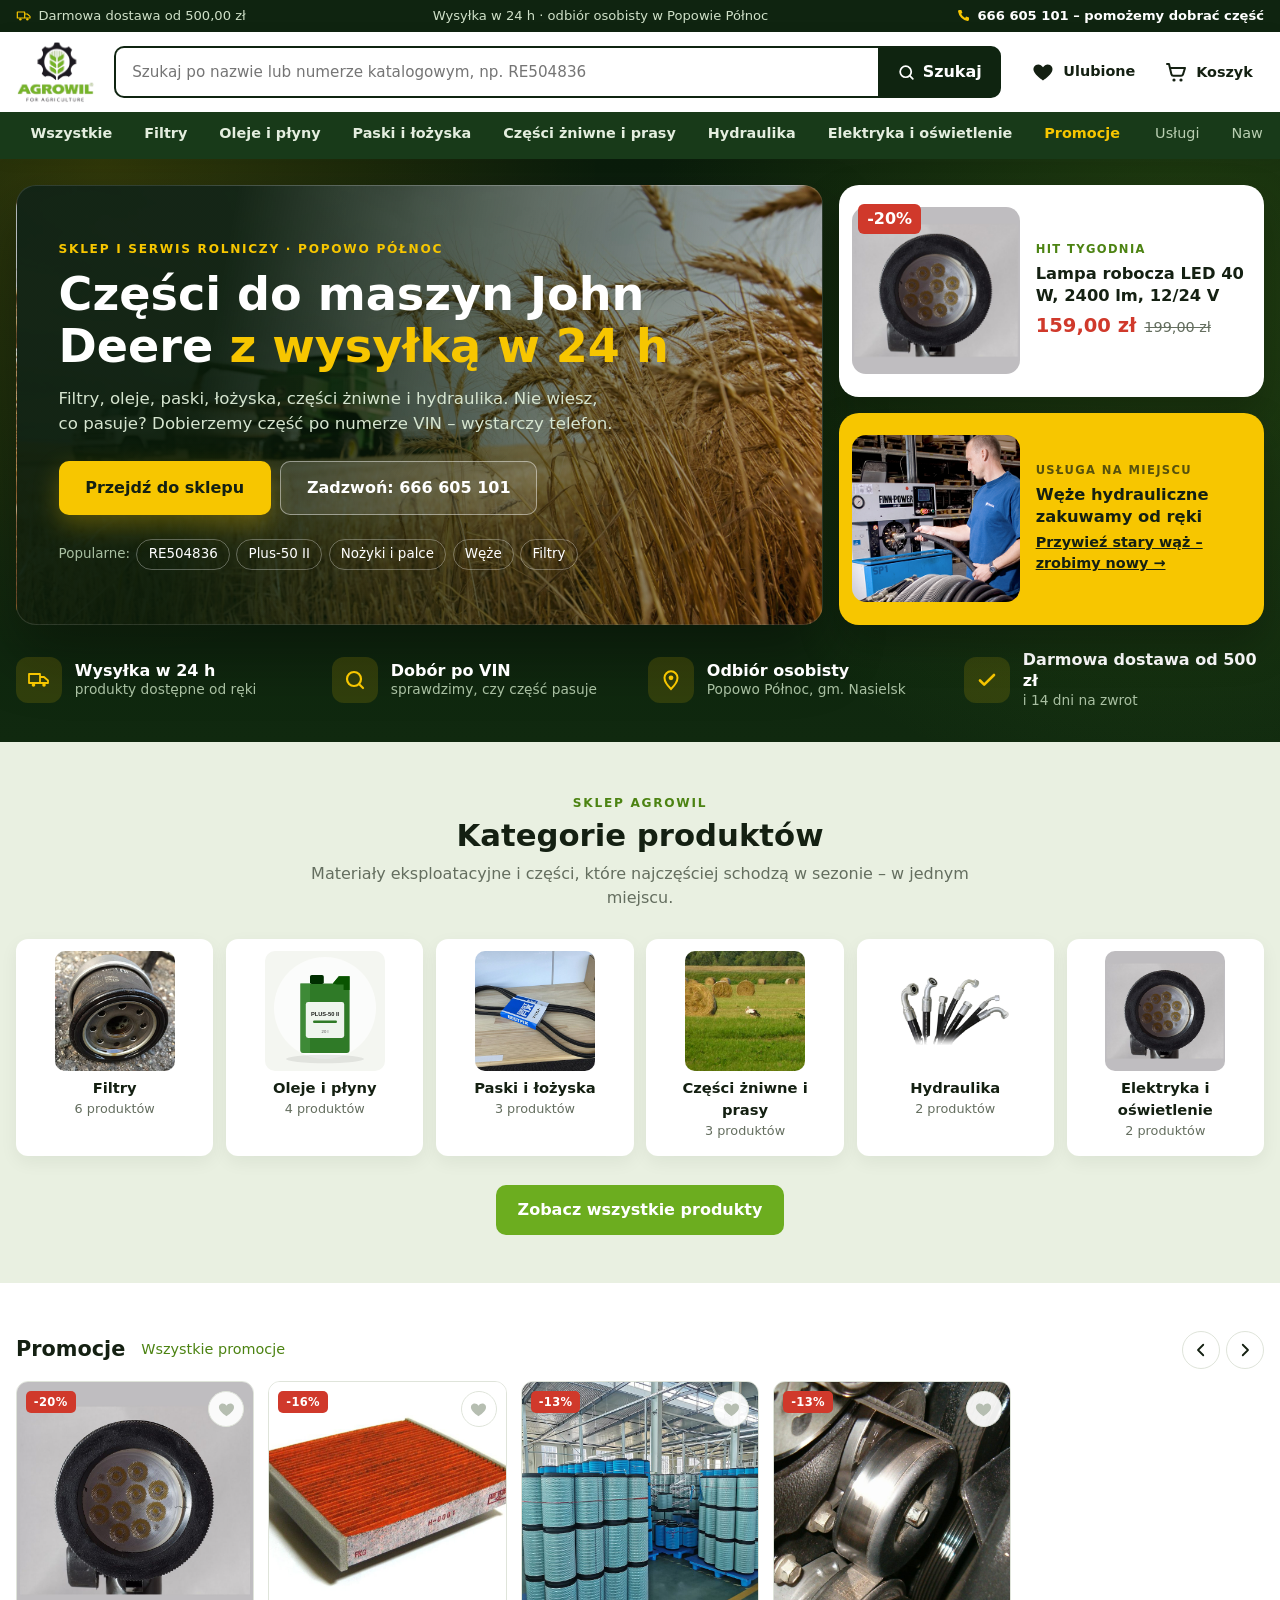
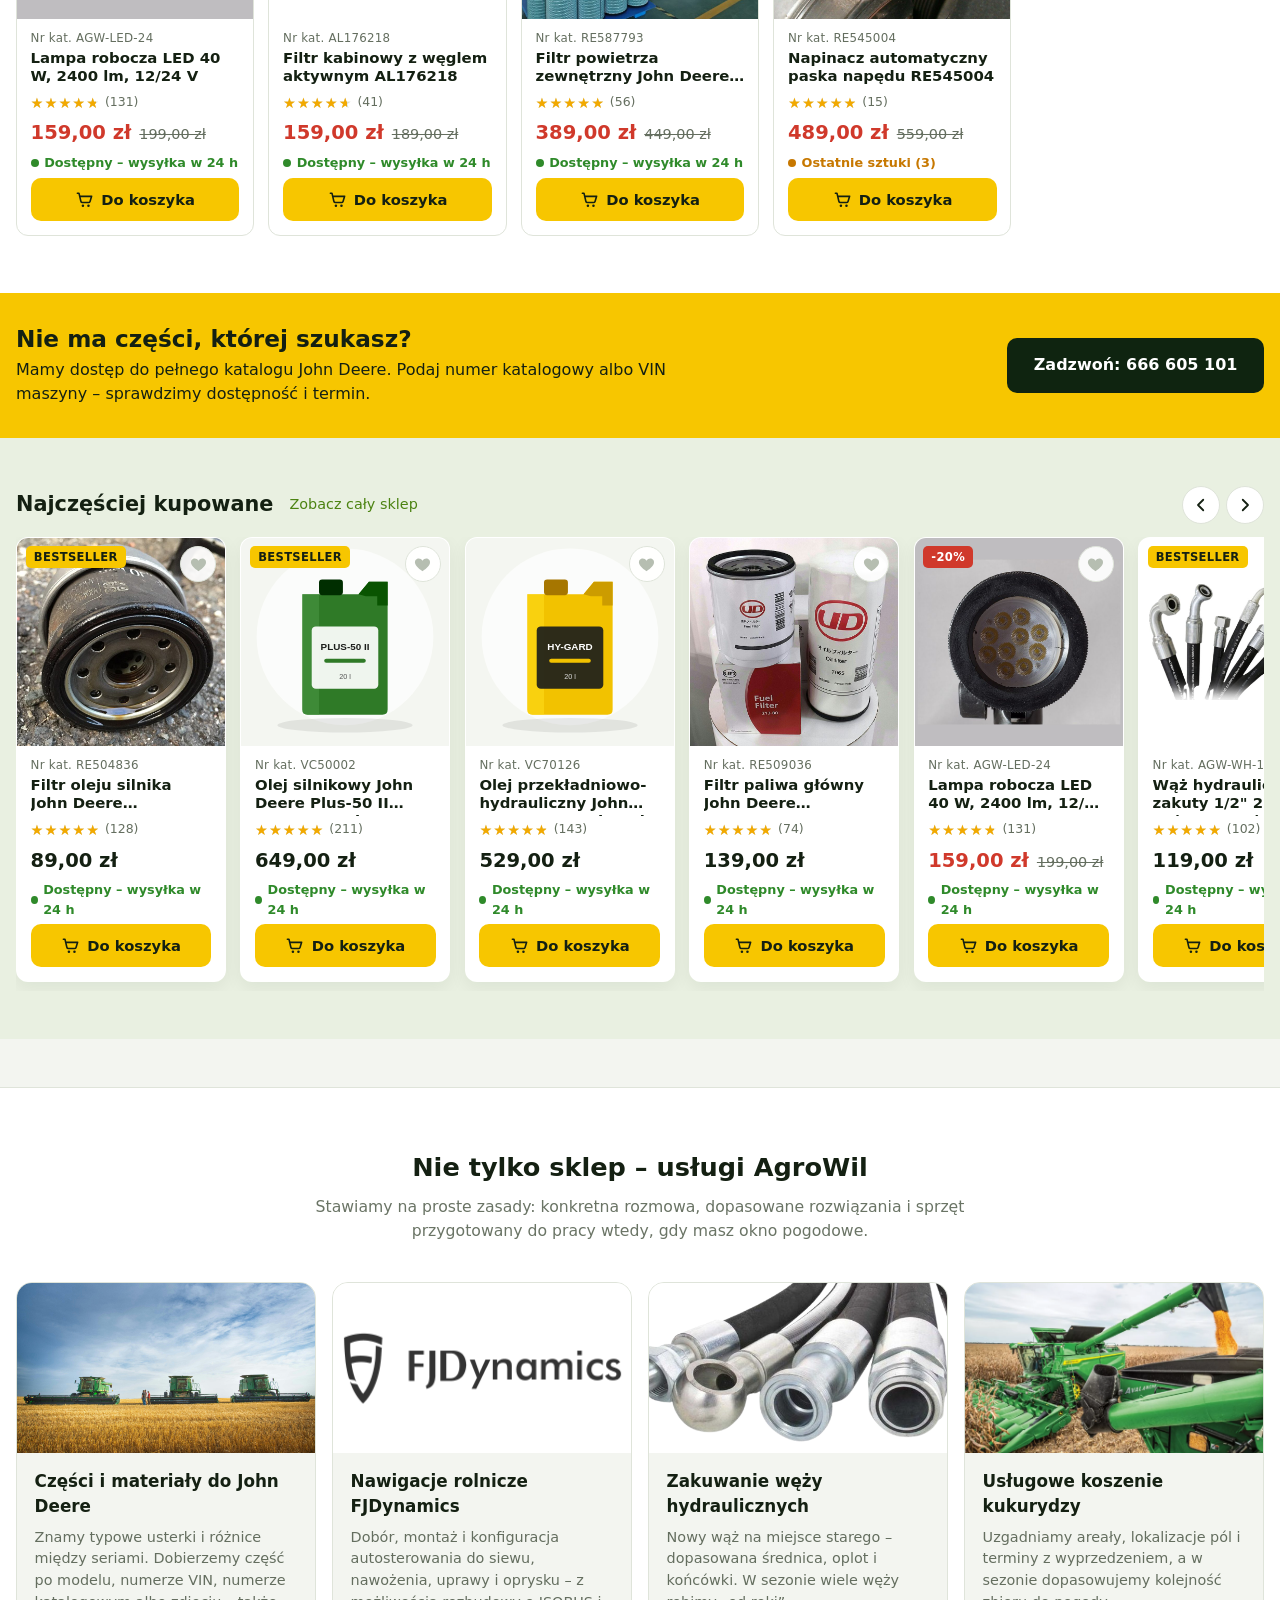
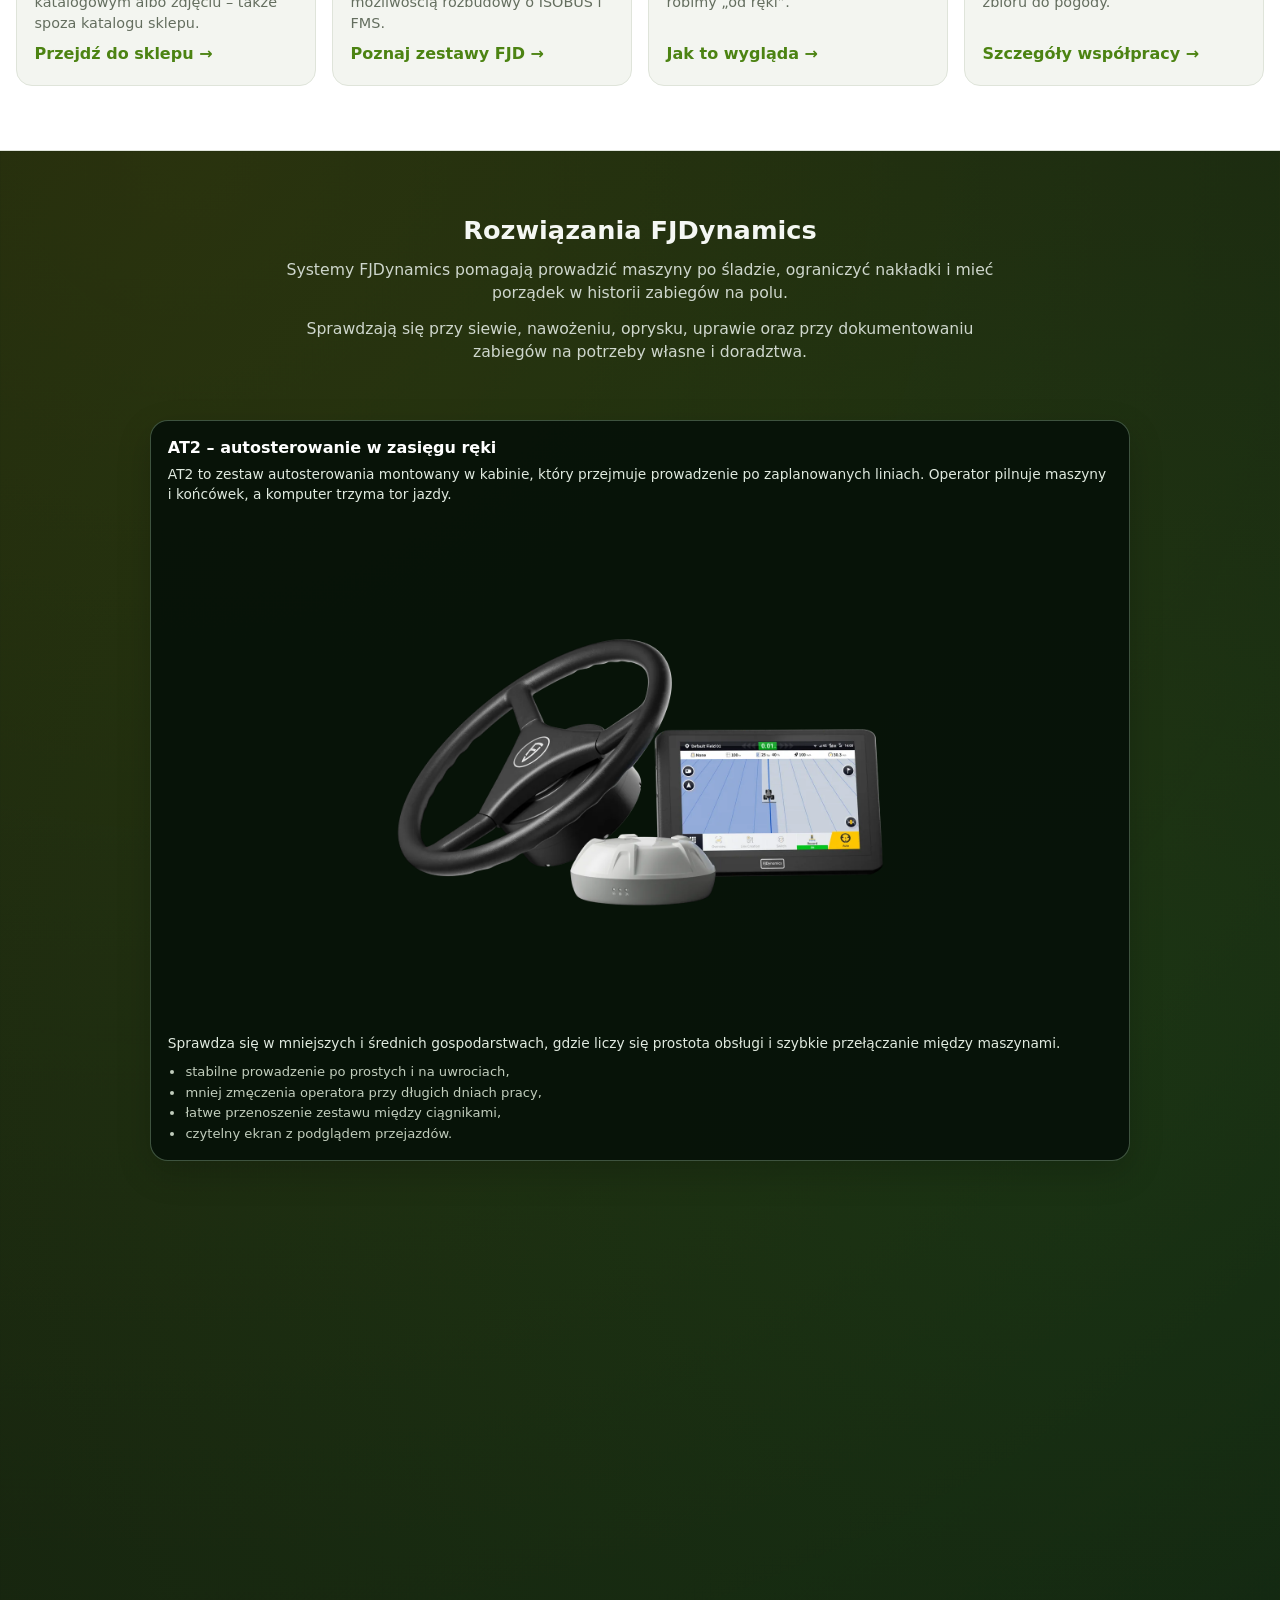
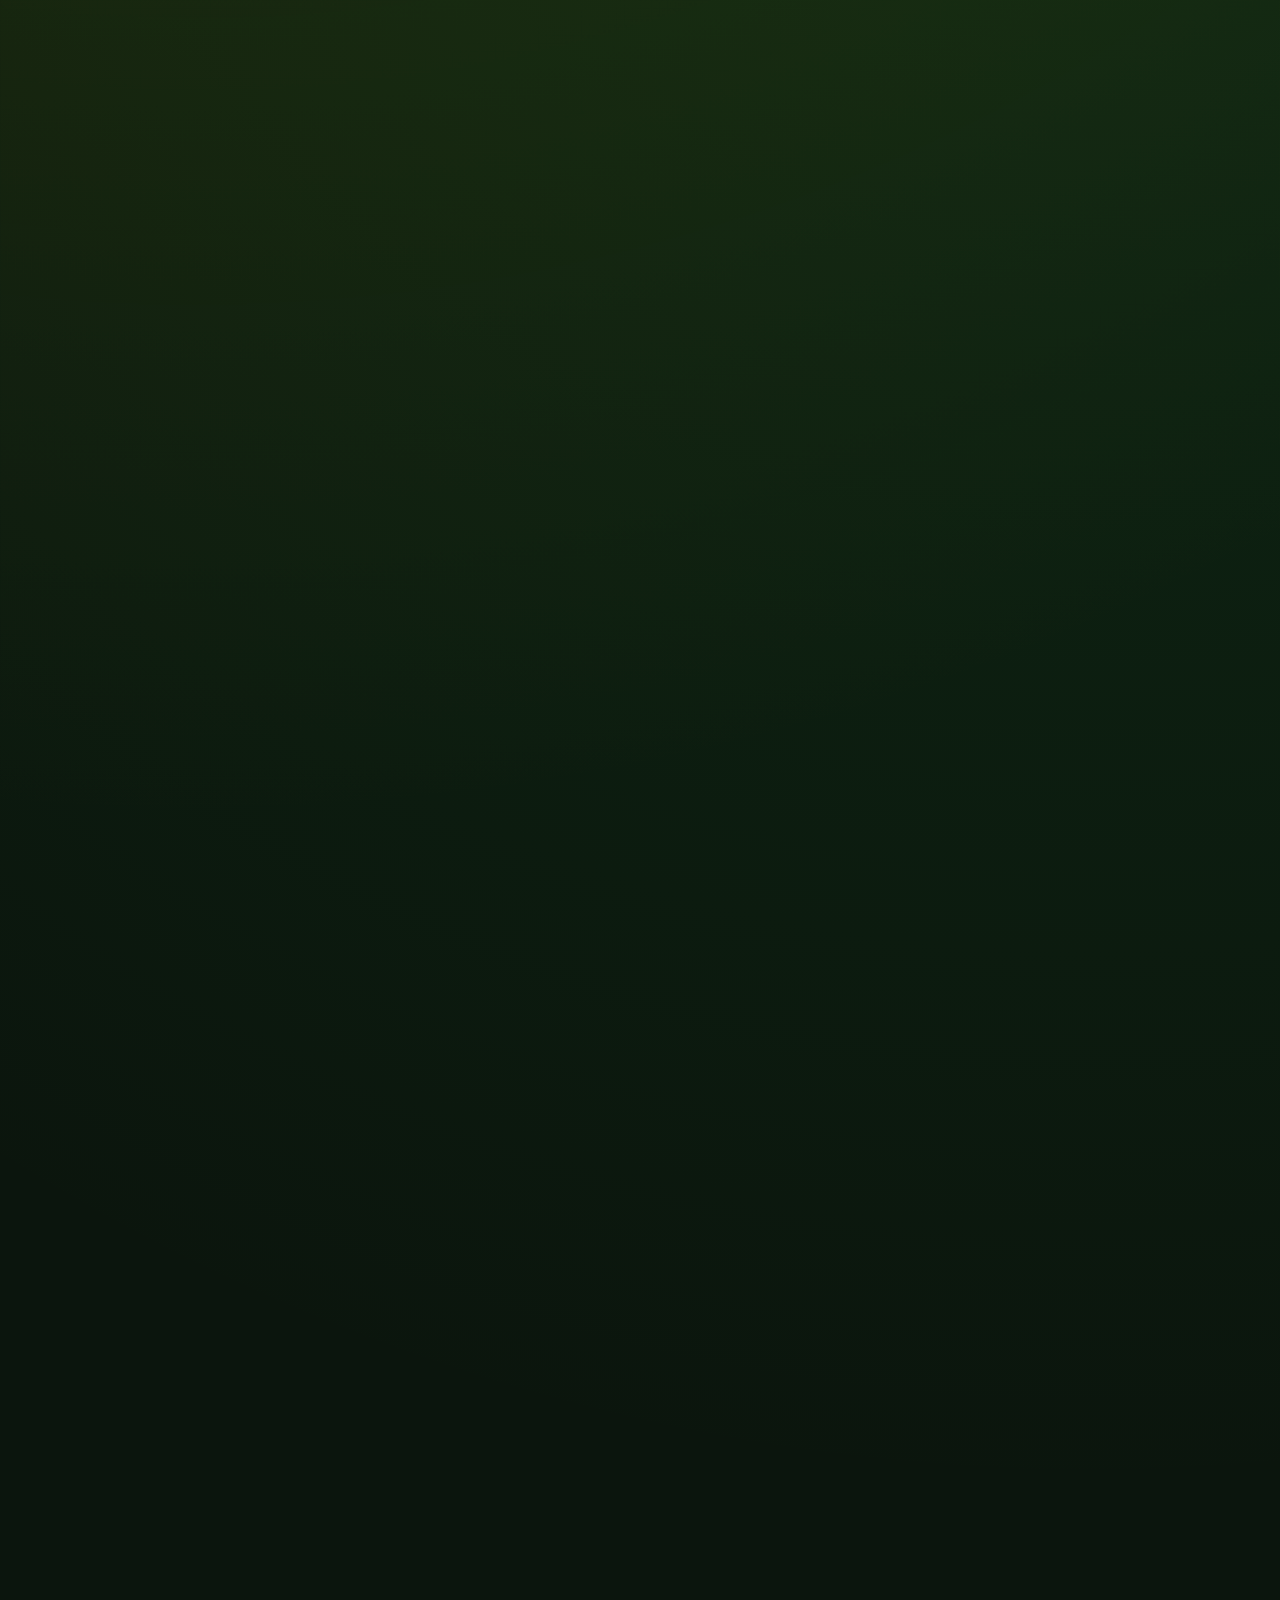
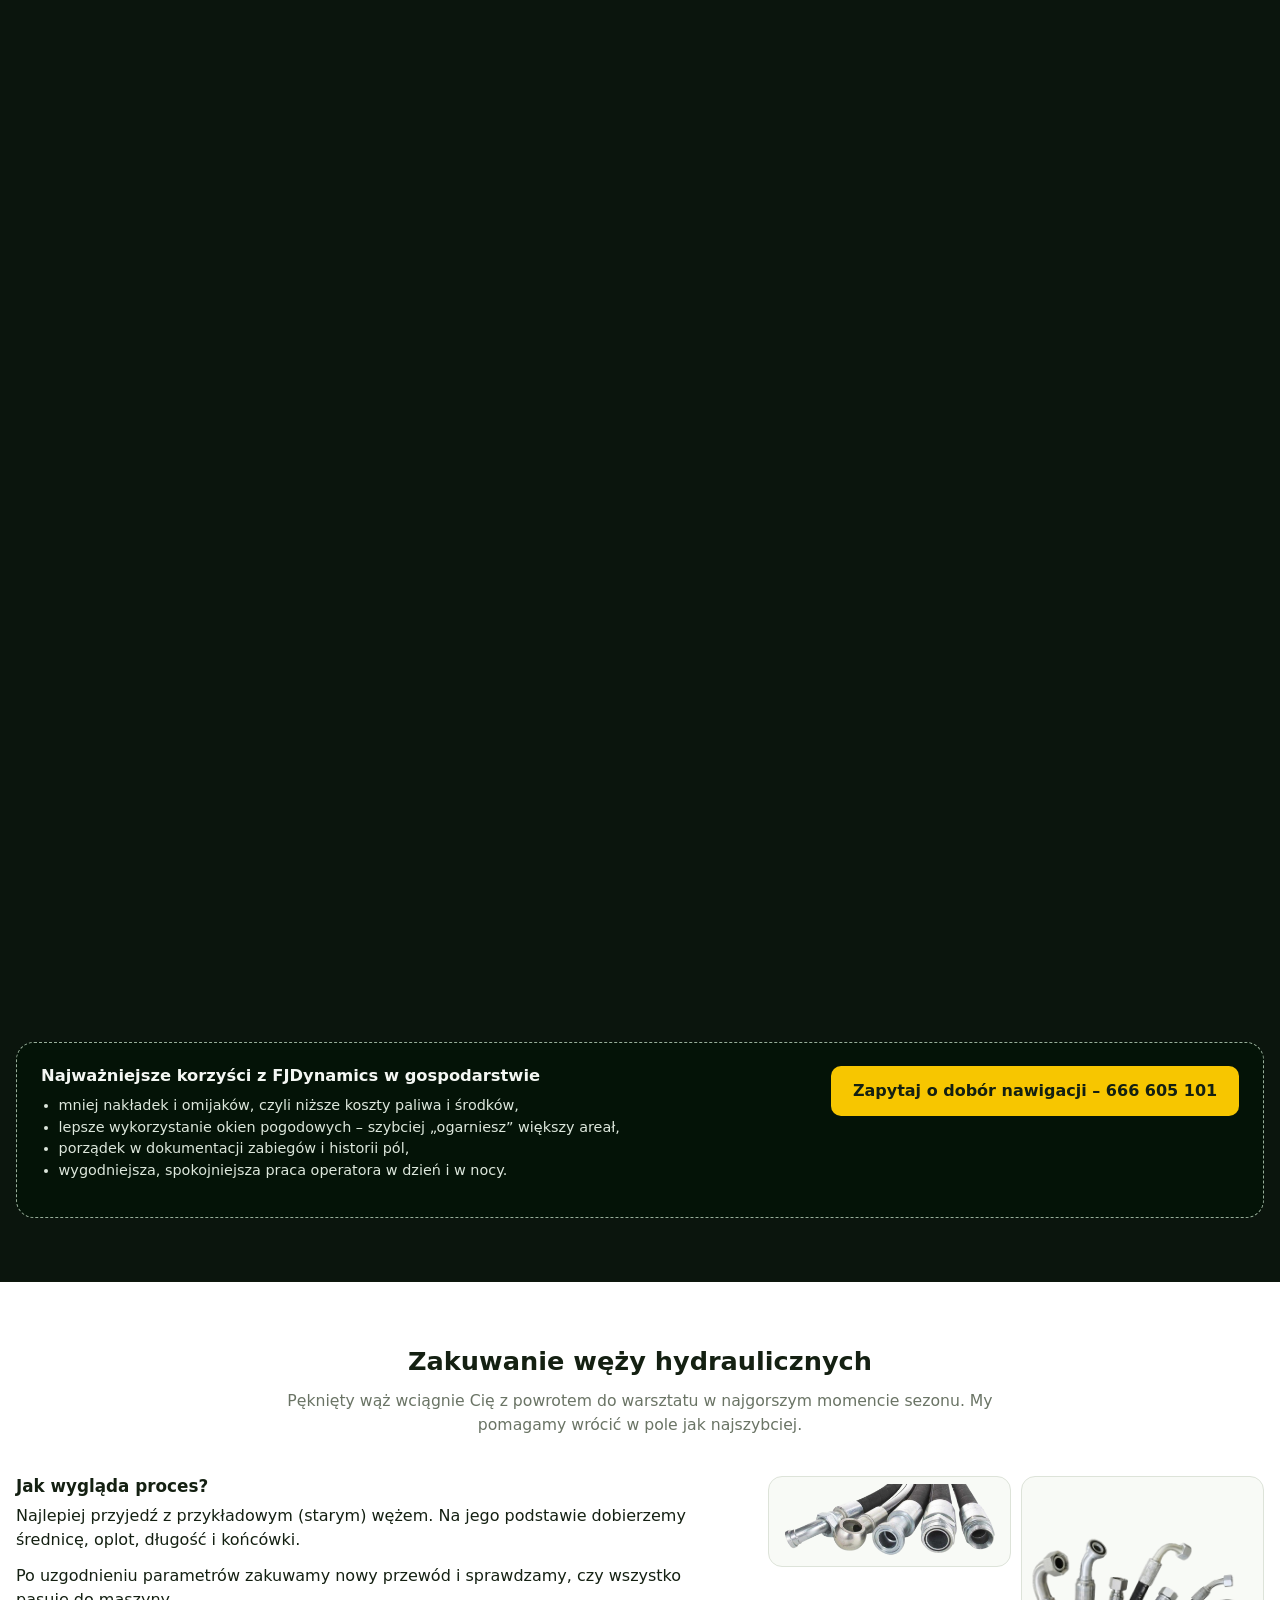
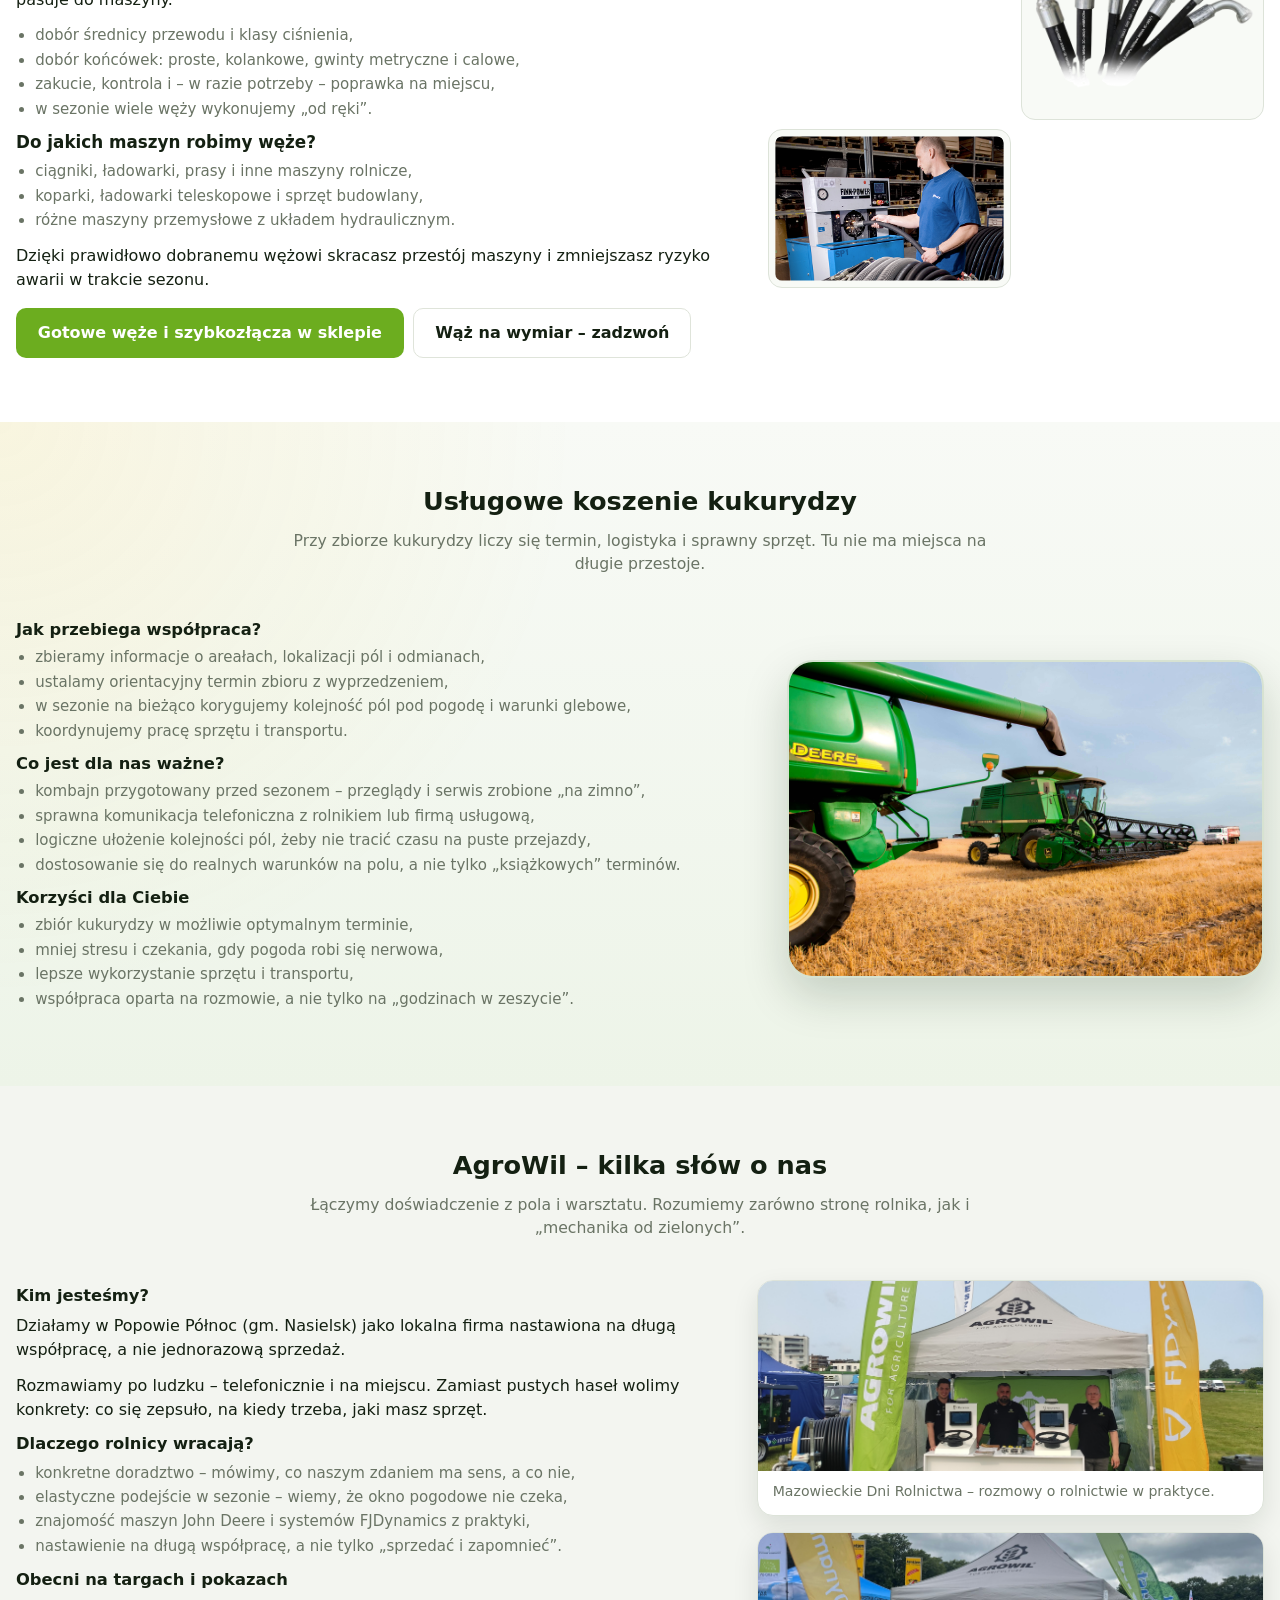
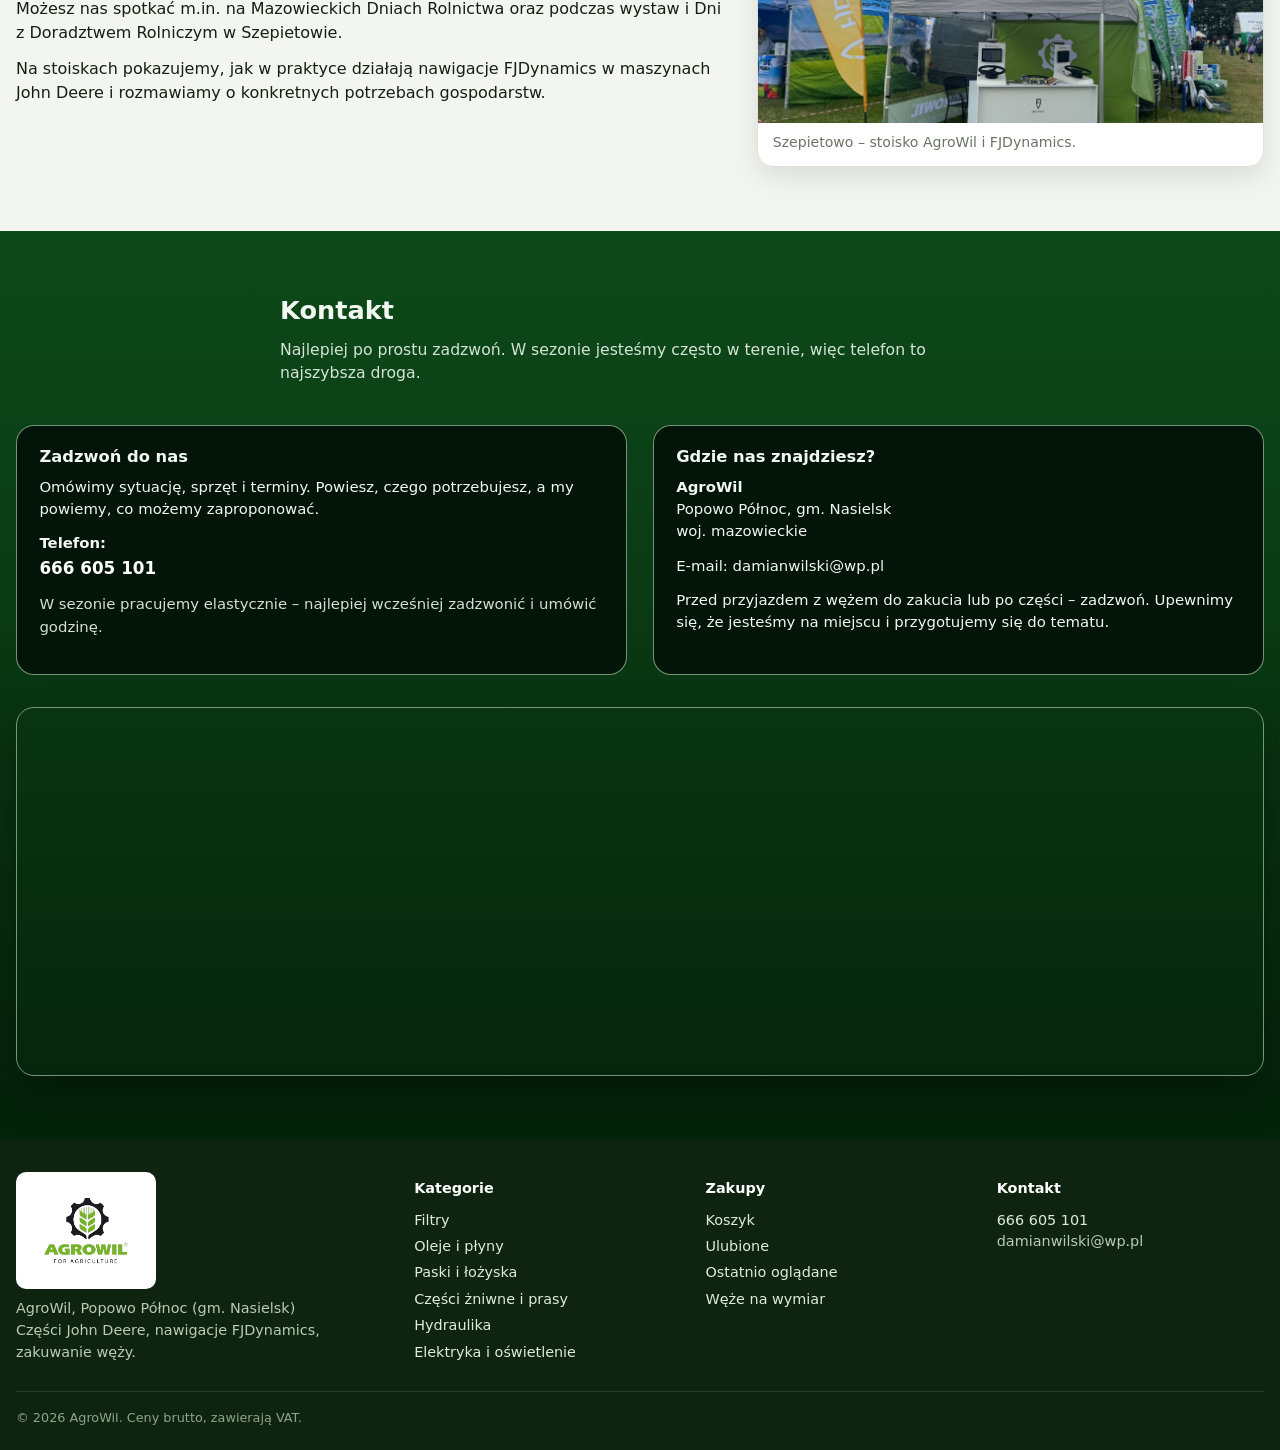
==== commit 1d92dbfc: "Integracja z Shopify (kasa i płatności), poprawione logo - shop/shopify.js: ceny, promocje i stany z" ====
--- a/index.html
+++ b/index.html
@@ -301,6 +301,8 @@
 <script defer src="shop/products.js"></script>
 <script defer src="shop/photos.js"></script>
 <script defer src="shop/images.js"></script>
+<script defer src="shop/shopify-config.js"></script>
+<script defer src="shop/shopify.js"></script>
 <script defer src="shop/shop.js"></script>
 <script defer src="shop/home.js"></script>
 <script defer src="scripts.js"></script>
--- a/shop/shop.css
+++ b/shop/shop.css
@@ -99,7 +99,7 @@
 .shop-header { position: sticky; top: 0; z-index: 50; background: #fff; box-shadow: 0 2px 14px rgba(15, 36, 16, .08); }
 .shop-header__row { display: flex; align-items: center; gap: 1.2rem; padding: .55rem 0; }
 .shop-logo { display: flex; align-items: center; gap: .1rem; flex-shrink: 0; text-decoration: none !important; }
-.shop-logo img { height: 104px; width: auto; margin: -22px -16px; }
+.shop-logo img { height: 62px; width: auto; max-width: none; }
 .shop-burger { display: none; }
 
 .shop-search { position: relative; flex: 1; display: flex; }
@@ -514,7 +514,7 @@
   .shop-header__row { flex-wrap: wrap; gap: .5rem .7rem; }
   .shop-burger { display: inline-grid; order: 0; }
   .shop-logo { order: 1; margin-right: auto; }
-  .shop-logo img { height: 80px; margin: -16px -12px; }
+  .shop-logo img { height: 48px; }
   .shop-actions { order: 2; }
   .shop-search { order: 3; flex-basis: 100%; }
   .shop-search input { padding: .65rem .8rem; }
@@ -806,3 +806,9 @@
 /* karty FJD na stronie głównej to linki – zachowaj jasny tekst na ciemnym tle */
 .shop a.fjd-item { color: #f4f7f3 !important; text-decoration: none !important; }
 .shop a.fjd-item h3 { color: #fff; }
+
+/* Uwagi do zamówienia w koszyku (trafiają do zamówienia w Shopify) */
+.summary__note { display: flex; flex-direction: column; gap: .35rem; font-size: .84rem; font-weight: 600; }
+.summary__note textarea { padding: .55rem .7rem; border: 1px solid #cdd5c6; border-radius: 9px; font: inherit; font-weight: 400; font-size: .9rem; resize: vertical; }
+.summary__note textarea:focus { outline: none; border-color: var(--lime); box-shadow: 0 0 0 3px rgba(108, 173, 31, .18); }
+.summary [data-checkout-error] a { color: var(--sale) !important; text-decoration: underline; }
